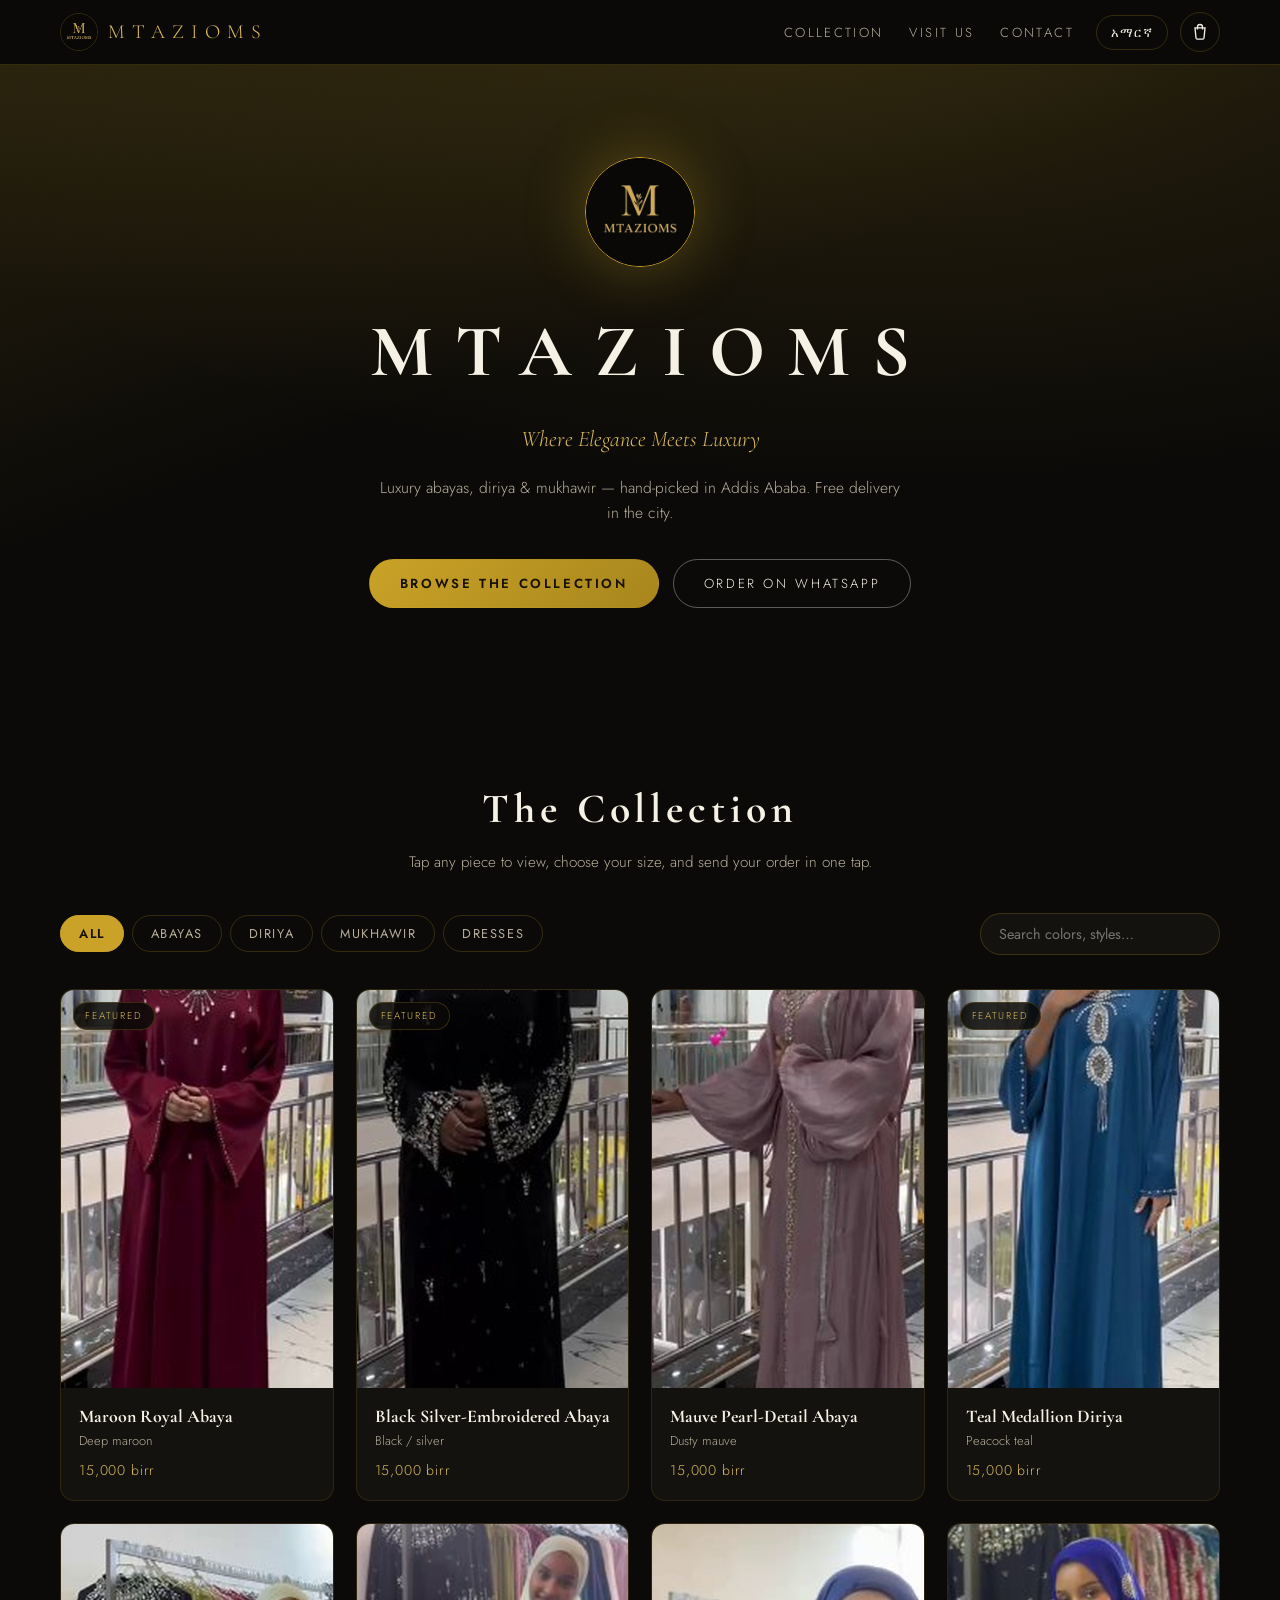
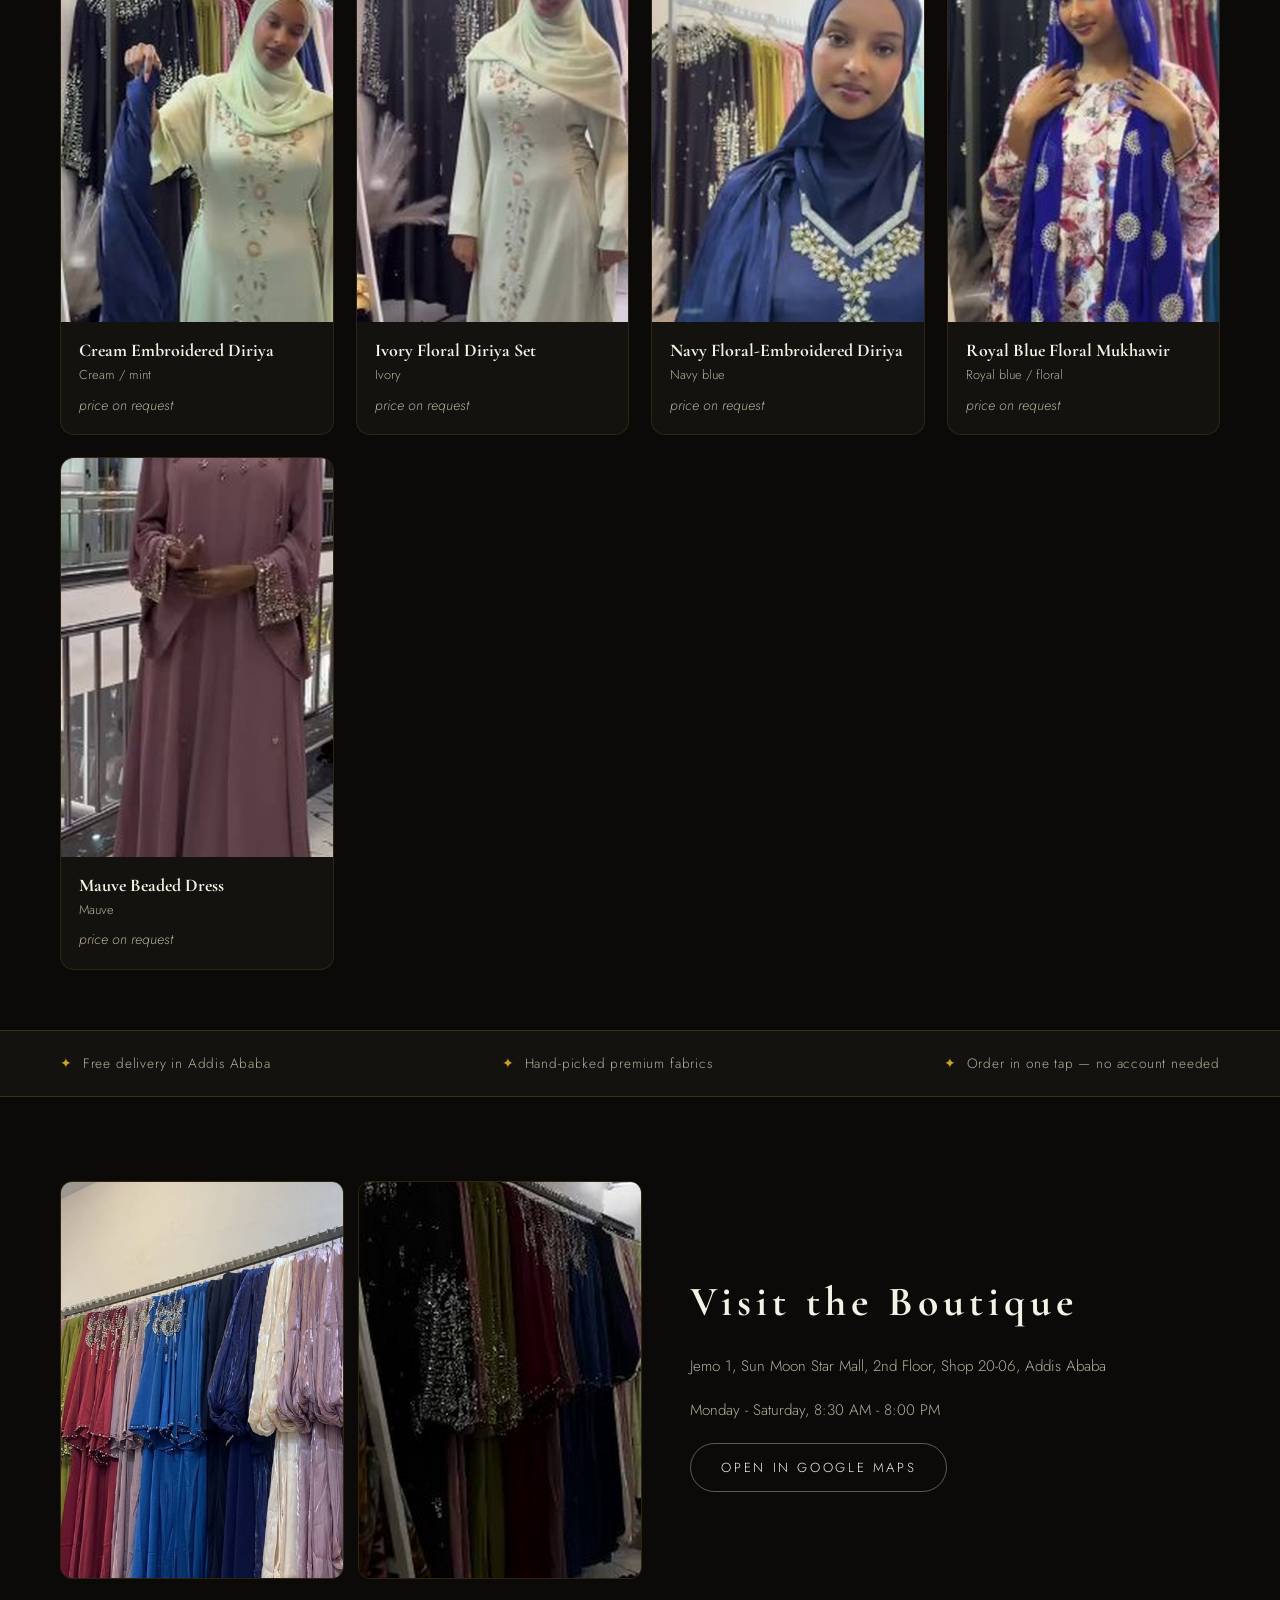
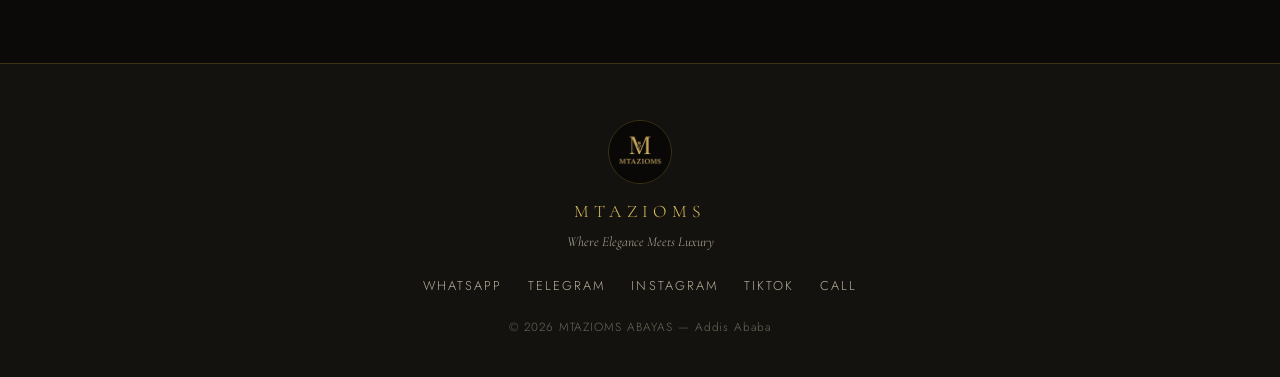
==== index.html @ db23b422 "MTAZIOMS ABAYAS catalog: bilingual products, cart-to-WhatsApp, admin tool" ====
<!DOCTYPE html>
<html lang="en">
<head>
<meta charset="UTF-8">
<meta name="viewport" content="width=device-width, initial-scale=1.0">
<title>MTAZIOMS | Luxury Abayas &amp; Diriya — Addis Ababa</title>
<meta name="description" content="MTAZIOMS — luxury abayas, diriya, mukhawir and dresses in Addis Ababa. Browse the collection, send your order on WhatsApp or Telegram. Free delivery in Addis. Jemo 1, Sun Moon Star Mall.">
<meta property="og:title" content="MTAZIOMS | Where Elegance Meets Luxury">
<meta property="og:description" content="Luxury abayas & diriya in Addis Ababa. Browse the collection and order by WhatsApp or Telegram. Free delivery in Addis.">
<meta property="og:image" content="assets/img/og-image.jpg">
<meta property="og:type" content="website">
<link rel="icon" type="image/png" href="assets/img/favicon.png">
<link rel="preconnect" href="https://fonts.googleapis.com">
<link rel="preconnect" href="https://fonts.gstatic.com" crossorigin>
<link href="https://fonts.googleapis.com/css2?family=Cormorant+Garamond:ital,wght@0,500;0,600;0,700;1,500&family=Jost:wght@300;400;500;600&family=Noto+Sans+Ethiopic:wght@400;500;600&display=swap" rel="stylesheet">
<link rel="stylesheet" href="assets/css/style.css">
</head>
<body>

<header class="topbar">
  <div class="wrap topbar-in">
    <a class="brand" href="#top">
      <img src="assets/img/logo.jpg" alt="MTAZIOMS logo" class="brand-logo">
      <span class="brand-name">MTAZIOMS</span>
    </a>
    <nav class="topnav">
      <a href="#collection" data-i18n="nav_collection">Collection</a>
      <a href="#visit" data-i18n="nav_visit">Visit Us</a>
      <a href="#contact" data-i18n="nav_contact">Contact</a>
    </nav>
    <div class="topbar-actions">
      <button id="langToggle" class="lang-toggle" aria-label="Switch language">አማርኛ</button>
      <button id="cartBtn" class="cart-btn" aria-label="Open order list">
        <svg width="20" height="20" viewBox="0 0 24 24" fill="none" stroke="currentColor" stroke-width="1.6"><path d="M6 7h12l-1.2 12.2a1.5 1.5 0 0 1-1.5 1.3H8.7a1.5 1.5 0 0 1-1.5-1.3L6 7z"/><path d="M9 9V6a3 3 0 0 1 6 0v3"/></svg>
        <span id="cartCount" class="cart-count" hidden>0</span>
      </button>
    </div>
  </div>
</header>

<section id="top" class="hero">
  <div class="hero-bg" role="presentation"></div>
  <div class="wrap hero-in">
    <img src="assets/img/logo.jpg" alt="" class="hero-logo">
    <h1 class="hero-name">MTAZIOMS</h1>
    <p class="hero-tag" data-i18n="hero_tag">Where Elegance Meets Luxury</p>
    <p class="hero-sub" data-i18n="hero_sub">Luxury abayas, diriya &amp; mukhawir — hand-picked in Addis Ababa. Free delivery in the city.</p>
    <div class="hero-cta">
      <a class="btn btn-gold" href="#collection" data-i18n="hero_browse">Browse the Collection</a>
      <a class="btn btn-ghost" id="heroWhatsApp" href="#" target="_blank" rel="noopener" data-i18n="hero_order">Order on WhatsApp</a>
    </div>
  </div>
</section>

<section id="collection" class="collection">
  <div class="wrap">
    <div class="sec-head">
      <h2 class="sec-title" data-i18n="collection_title">The Collection</h2>
      <p class="sec-sub" data-i18n="collection_sub">Tap any piece to view, choose your size, and send your order in one tap.</p>
    </div>
    <div class="filters">
      <div id="catFilters" class="cat-filters"></div>
      <input id="searchBox" class="search-box" type="search" data-i18n-ph="search_ph" placeholder="Search colors, styles…">
    </div>
    <div id="grid" class="grid"></div>
    <p id="emptyMsg" class="empty" hidden data-i18n="empty">Nothing matches that search — try another color or style.</p>
  </div>
</section>

<section class="strip">
  <div class="wrap strip-in">
    <div class="strip-item"><span class="strip-icon">✦</span><span data-i18n="strip_delivery">Free delivery in Addis Ababa</span></div>
    <div class="strip-item"><span class="strip-icon">✦</span><span data-i18n="strip_premium">Hand-picked premium fabrics</span></div>
    <div class="strip-item"><span class="strip-icon">✦</span><span data-i18n="strip_order">Order in one tap — no account needed</span></div>
  </div>
</section>

<section id="visit" class="visit">
  <div class="wrap visit-in">
    <div class="visit-photos">
      <img src="assets/img/store-collection.jpg" alt="Inside the MTAZIOMS store" loading="lazy">
      <img src="assets/img/store-rack.jpg" alt="The collection rack" loading="lazy">
    </div>
    <div class="visit-info">
      <h2 class="sec-title" data-i18n="visit_title">Visit the Boutique</h2>
      <p class="visit-line" id="visitAddress"></p>
      <p class="visit-line" id="visitHours"></p>
      <a class="btn btn-ghost" id="mapsLink" href="#" target="_blank" rel="noopener" data-i18n="visit_maps">Open in Google Maps</a>
    </div>
  </div>
</section>

<footer id="contact" class="footer">
  <div class="wrap footer-in">
    <img src="assets/img/logo.jpg" alt="" class="footer-logo">
    <p class="footer-name">MTAZIOMS</p>
    <p class="footer-tag" data-i18n="footer_tag">Where Elegance Meets Luxury</p>
    <div class="footer-links">
      <a id="fWhatsApp" href="#" target="_blank" rel="noopener">WhatsApp</a>
      <a id="fTelegram" href="#" target="_blank" rel="noopener">Telegram</a>
      <a id="fInstagram" href="#" target="_blank" rel="noopener">Instagram</a>
      <a id="fTikTok" href="#" target="_blank" rel="noopener">TikTok</a>
      <a id="fPhone" href="#">Call</a>
    </div>
    <p class="footer-copy">© <span id="year"></span> MTAZIOMS ABAYAS — Addis Ababa</p>
  </div>
</footer>

<!-- Product modal -->
<div id="modal" class="modal" hidden>
  <div class="modal-backdrop" data-close></div>
  <div class="modal-card" role="dialog" aria-modal="true">
    <button class="modal-close" data-close aria-label="Close">✕</button>
    <div class="modal-media"><img id="mImg" src="" alt=""></div>
    <div class="modal-info">
      <p class="m-cat" id="mCat"></p>
      <h3 class="m-name" id="mName"></h3>
      <p class="m-color" id="mColor"></p>
      <p class="m-desc" id="mDesc"></p>
      <p class="m-price" id="mPrice"></p>
      <div class="m-sizes" id="mSizes"></div>
      <div class="m-actions">
        <button id="mAdd" class="btn btn-gold" data-i18n="m_add">Add to Order</button>
        <a id="mDirect" class="btn btn-ghost" href="#" target="_blank" rel="noopener" data-i18n="m_direct">Ask about this piece</a>
      </div>
      <p class="m-note" data-i18n="m_note">Confirming stock takes one message — we reply fast.</p>
    </div>
  </div>
</div>

<!-- Cart drawer -->
<div id="cart" class="cart" hidden>
  <div class="cart-backdrop" data-closecart></div>
  <div class="cart-panel">
    <div class="cart-head">
      <h3 data-i18n="cart_title">Your Order</h3>
      <button class="modal-close" data-closecart aria-label="Close">✕</button>
    </div>
    <div id="cartItems" class="cart-items"></div>
    <p id="cartEmpty" class="cart-empty" data-i18n="cart_empty">Your order list is empty. Tap a piece you love and add it.</p>
    <div class="cart-foot">
      <input id="cartName" class="cart-input" data-i18n-ph="cart_name_ph" placeholder="Your name">
      <input id="cartNote" class="cart-input" data-i18n-ph="cart_note_ph" placeholder="Delivery area / notes">
      <a id="cartSendWA" class="btn btn-gold" href="#" target="_blank" rel="noopener" data-i18n="cart_send_wa">Send Order on WhatsApp</a>
      <a id="cartSendTG" class="btn btn-ghost" href="#" target="_blank" rel="noopener" data-i18n="cart_send_tg">Send on Telegram</a>
    </div>
  </div>
</div>

<script src="assets/js/app.js"></script>
</body>
</html>
---- assets/css/style.css ----
/* MTAZIOMS — luxury modest fashion. Black / ivory / gold system. */
:root {
  --black: #0b0a08;
  --black-2: #14120e;
  --panel: #1c1913;
  --gold: #c9a227;
  --gold-soft: #d9bc5e;
  --ivory: #f6f1e5;
  --ivory-dim: #b7ae9c;
  --line: rgba(201,162,39,.22);
  --serif: 'Cormorant Garamond', 'Times New Roman', serif;
  --sans: 'Jost', 'Segoe UI', sans-serif;
  --eth: 'Noto Sans Ethiopic', 'Jost', sans-serif;
}
* { margin: 0; padding: 0; box-sizing: border-box; }
[hidden] { display: none !important; }
html { scroll-behavior: smooth; }
body { background: var(--black); color: var(--ivory); font-family: var(--sans); font-weight: 300; line-height: 1.6; -webkit-font-smoothing: antialiased; }
img { display: block; max-width: 100%; }
a { color: inherit; text-decoration: none; }
.wrap { width: min(1160px, 92%); margin: 0 auto; }
html[lang="am"] body { font-family: var(--eth); }

/* ---------- top bar ---------- */
.topbar { position: sticky; top: 0; z-index: 50; background: rgba(11,10,8,.92); backdrop-filter: blur(10px); border-bottom: 1px solid var(--line); }
.topbar-in { display: flex; align-items: center; gap: 22px; padding: 12px 0; }
.brand { display: flex; align-items: center; gap: 10px; }
.brand-logo { width: 38px; height: 38px; border-radius: 50%; border: 1px solid var(--line); }
.brand-name { font-family: var(--serif); font-size: 1.25rem; letter-spacing: .35em; color: var(--gold-soft); }
.topnav { display: flex; gap: 26px; margin-left: auto; font-size: .82rem; letter-spacing: .18em; text-transform: uppercase; color: var(--ivory-dim); }
.topnav a:hover { color: var(--gold-soft); }
.topbar-actions { display: flex; align-items: center; gap: 12px; }
.lang-toggle { background: none; border: 1px solid var(--line); color: var(--ivory); padding: 7px 14px; border-radius: 999px; font-family: inherit; font-size: .8rem; cursor: pointer; letter-spacing: .08em; }
.lang-toggle:hover { border-color: var(--gold); color: var(--gold-soft); }
.cart-btn { position: relative; background: none; border: 1px solid var(--line); color: var(--ivory); width: 40px; height: 40px; border-radius: 50%; cursor: pointer; display: grid; place-items: center; }
.cart-btn:hover { border-color: var(--gold); color: var(--gold-soft); }
.cart-count { position: absolute; top: -5px; right: -5px; background: var(--gold); color: #171204; font-size: .68rem; font-weight: 600; min-width: 18px; height: 18px; border-radius: 999px; display: grid; place-items: center; padding: 0 4px; }

/* ---------- hero ---------- */
.hero { position: relative; overflow: hidden; }
.hero-bg { position: absolute; inset: 0; background: linear-gradient(160deg, rgba(201,162,39,.14), rgba(11,10,8,0) 45%), radial-gradient(1100px 480px at 70% -10%, rgba(201,162,39,.16), transparent); }
.hero-in { position: relative; text-align: center; padding: 92px 0 84px; }
.hero-logo { width: 110px; height: 110px; border-radius: 50%; margin: 0 auto 26px; border: 1px solid var(--gold); box-shadow: 0 0 60px rgba(201,162,39,.35); }
.hero-name { font-family: var(--serif); font-size: clamp(2.6rem, 7vw, 4.6rem); letter-spacing: .3em; text-indent: .3em; color: var(--ivory); }
.hero-tag { font-family: var(--serif); font-style: italic; font-size: clamp(1.05rem, 2.4vw, 1.4rem); color: var(--gold-soft); margin-top: 10px; }
.hero-sub { max-width: 520px; margin: 18px auto 0; color: var(--ivory-dim); font-size: .98rem; }
.hero-cta { display: flex; gap: 14px; justify-content: center; margin-top: 34px; flex-wrap: wrap; }

/* ---------- buttons ---------- */
.btn { display: inline-block; padding: 13px 30px; border-radius: 999px; font-size: .82rem; letter-spacing: .2em; text-transform: uppercase; cursor: pointer; border: 1px solid transparent; transition: all .25s ease; font-family: inherit; }
.btn-gold { background: linear-gradient(135deg, var(--gold), #a8861d); color: #171204; font-weight: 600; }
.btn-gold:hover { filter: brightness(1.1); transform: translateY(-1px); }
.btn-ghost { border-color: rgba(246,241,229,.35); color: var(--ivory); }
.btn-ghost:hover { border-color: var(--gold); color: var(--gold-soft); }

/* ---------- sections ---------- */
.sec-head { text-align: center; margin-bottom: 38px; }
.sec-title { font-family: var(--serif); font-size: clamp(1.8rem, 4vw, 2.6rem); letter-spacing: .12em; color: var(--ivory); }
.sec-sub { color: var(--ivory-dim); margin-top: 8px; font-size: .95rem; }
.collection { padding: 84px 0 60px; }

/* ---------- filters ---------- */
.filters { display: flex; gap: 16px; align-items: center; justify-content: space-between; flex-wrap: wrap; margin-bottom: 34px; }
.cat-filters { display: flex; gap: 8px; flex-wrap: wrap; }
.cat-btn { background: none; border: 1px solid var(--line); color: var(--ivory-dim); padding: 8px 18px; border-radius: 999px; font-family: inherit; font-size: .8rem; letter-spacing: .12em; text-transform: uppercase; cursor: pointer; }
.cat-btn.active { background: var(--gold); border-color: var(--gold); color: #171204; font-weight: 600; }
.search-box { background: var(--black-2); border: 1px solid var(--line); color: var(--ivory); padding: 10px 18px; border-radius: 999px; font-family: inherit; font-size: .9rem; min-width: 240px; outline: none; }
.search-box:focus { border-color: var(--gold); }

/* ---------- grid ---------- */
.grid { display: grid; grid-template-columns: repeat(auto-fill, minmax(240px, 1fr)); gap: 22px; }
.card { background: var(--black-2); border: 1px solid rgba(201,162,39,.14); border-radius: 14px; overflow: hidden; cursor: pointer; transition: transform .3s ease, border-color .3s ease; }
.card:hover { transform: translateY(-4px); border-color: var(--gold); }
.card-media { position: relative; aspect-ratio: 3/4.4; overflow: hidden; }
.card-media img { width: 100%; height: 100%; object-fit: cover; transition: transform .6s ease; }
.card:hover .card-media img { transform: scale(1.05); }
.card-badge { position: absolute; top: 12px; left: 12px; background: rgba(11,10,8,.85); color: var(--gold-soft); font-size: .62rem; letter-spacing: .2em; text-transform: uppercase; padding: 5px 11px; border-radius: 999px; border: 1px solid var(--line); }
.card-body { padding: 16px 18px 18px; }
.card-name { font-family: var(--serif); font-size: 1.12rem; color: var(--ivory); line-height: 1.35; }
.card-color { color: var(--ivory-dim); font-size: .8rem; margin-top: 3px; }
.card-price { color: var(--gold-soft); font-size: .88rem; margin-top: 8px; letter-spacing: .06em; }
.card-price.inq { color: var(--ivory-dim); font-style: italic; letter-spacing: 0; text-transform: lowercase; }
.empty { text-align: center; color: var(--ivory-dim); padding: 46px 0; font-style: italic; }

/* ---------- strip ---------- */
.strip { border-top: 1px solid var(--line); border-bottom: 1px solid var(--line); background: var(--black-2); }
.strip-in { display: flex; justify-content: space-between; gap: 18px; padding: 22px 0; flex-wrap: wrap; }
.strip-item { display: flex; align-items: center; gap: 10px; color: var(--ivory-dim); font-size: .85rem; letter-spacing: .06em; }
.strip-icon { color: var(--gold); }

/* ---------- visit ---------- */
.visit { padding: 84px 0; }
.visit-in { display: grid; grid-template-columns: 1.1fr 1fr; gap: 48px; align-items: center; }
.visit-photos { display: grid; grid-template-columns: 1fr 1fr; gap: 14px; }
.visit-photos img { border-radius: 12px; border: 1px solid rgba(201,162,39,.18); aspect-ratio: 3/4.2; object-fit: cover; width: 100%; }
.visit-line { color: var(--ivory-dim); margin: 10px 0 20px; font-size: .95rem; }
.visit-line:first-of-type { margin-top: 18px; }

/* ---------- footer ---------- */
.footer { border-top: 1px solid var(--line); background: var(--black-2); padding: 56px 0 40px; text-align: center; }
.footer-logo { width: 64px; height: 64px; border-radius: 50%; margin: 0 auto 14px; border: 1px solid var(--line); }
.footer-name { font-family: var(--serif); letter-spacing: .3em; color: var(--gold-soft); font-size: 1.1rem; }
.footer-tag { color: var(--ivory-dim); font-size: .85rem; margin-top: 4px; font-style: italic; font-family: var(--serif); }
.footer-links { display: flex; justify-content: center; gap: 26px; margin: 24px 0 18px; flex-wrap: wrap; }
.footer-links a { font-size: .8rem; letter-spacing: .16em; text-transform: uppercase; color: var(--ivory-dim); border-bottom: 1px solid transparent; padding-bottom: 2px; }
.footer-links a:hover { color: var(--gold-soft); border-color: var(--gold); }
.footer-copy { color: rgba(183,174,156,.55); font-size: .74rem; letter-spacing: .08em; }

/* ---------- modal ---------- */
.modal { position: fixed; inset: 0; z-index: 90; display: grid; place-items: center; }
.modal-backdrop { position: absolute; inset: 0; background: rgba(5,4,3,.8); backdrop-filter: blur(4px); }
.modal-card { position: relative; background: var(--panel); border: 1px solid var(--line); border-radius: 16px; width: min(880px, 94vw); max-height: 90vh; overflow: auto; display: grid; grid-template-columns: 1fr 1fr; }
.modal-close { position: absolute; top: 12px; right: 14px; z-index: 2; background: rgba(11,10,8,.7); border: 1px solid var(--line); color: var(--ivory); width: 34px; height: 34px; border-radius: 50%; cursor: pointer; font-size: .9rem; }
.modal-close:hover { border-color: var(--gold); color: var(--gold-soft); }
.modal-media img { width: 100%; height: 100%; object-fit: cover; min-height: 420px; }
.modal-info { padding: 38px 34px; }
.m-cat { color: var(--gold-soft); font-size: .7rem; letter-spacing: .26em; text-transform: uppercase; }
.m-name { font-family: var(--serif); font-size: 1.7rem; line-height: 1.25; margin: 10px 0 6px; }
.m-color { color: var(--ivory-dim); font-size: .85rem; }
.m-desc { color: var(--ivory-dim); margin-top: 14px; font-size: .93rem; }
.m-price { color: var(--gold-soft); font-family: var(--serif); font-size: 1.3rem; margin-top: 16px; }
.m-price.inq { font-size: .95rem; font-style: italic; color: var(--ivory-dim); font-family: var(--sans); }
.m-sizes { display: flex; gap: 8px; flex-wrap: wrap; margin-top: 16px; }
.size-btn { background: none; border: 1px solid var(--line); color: var(--ivory); padding: 8px 16px; border-radius: 999px; font-family: inherit; font-size: .82rem; cursor: pointer; }
.size-btn.active { background: var(--ivory); color: #171204; border-color: var(--ivory); font-weight: 600; }
.m-actions { display: flex; gap: 10px; margin-top: 22px; flex-wrap: wrap; }
.m-note { color: rgba(183,174,156,.6); font-size: .76rem; margin-top: 14px; font-style: italic; }

/* ---------- cart ---------- */
.cart { position: fixed; inset: 0; z-index: 95; }
.cart-backdrop { position: absolute; inset: 0; background: rgba(5,4,3,.75); backdrop-filter: blur(3px); }
.cart-panel { position: absolute; top: 0; right: 0; height: 100%; width: min(400px, 94vw); background: var(--panel); border-left: 1px solid var(--line); display: flex; flex-direction: column; padding: 24px; overflow-y: auto; }
.cart-head { display: flex; justify-content: space-between; align-items: center; margin-bottom: 16px; }
.cart-head h3 { font-family: var(--serif); font-size: 1.4rem; letter-spacing: .08em; }
.cart-items { flex: 1; }
.cart-item { display: grid; grid-template-columns: 56px 1fr auto; gap: 12px; align-items: center; padding: 12px 0; border-bottom: 1px solid rgba(201,162,39,.12); }
.cart-item img { width: 56px; height: 72px; object-fit: cover; border-radius: 8px; }
.ci-name { font-size: .88rem; color: var(--ivory); line-height: 1.3; }
.ci-meta { color: var(--ivory-dim); font-size: .74rem; margin-top: 2px; }
.ci-rm { background: none; border: none; color: var(--ivory-dim); cursor: pointer; font-size: 1rem; }
.ci-rm:hover { color: #e06c5a; }
.cart-empty { color: var(--ivory-dim); font-style: italic; text-align: center; padding: 40px 0; }
.cart-foot { display: flex; flex-direction: column; gap: 10px; margin-top: 18px; }
.cart-input { background: var(--black-2); border: 1px solid var(--line); color: var(--ivory); padding: 12px 16px; border-radius: 10px; font-family: inherit; font-size: .9rem; outline: none; }
.cart-input:focus { border-color: var(--gold); }

/* ---------- responsive ---------- */
@media (max-width: 880px) {
  .topnav { display: none; }
  .visit-in { grid-template-columns: 1fr; gap: 30px; }
  .modal-card { grid-template-columns: 1fr; width: min(440px, 94vw); }
  .modal-media img { min-height: 300px; max-height: 46vh; }
  .filters { flex-direction: column; align-items: stretch; }
  .search-box { width: 100%; }
  .grid { grid-template-columns: repeat(auto-fill, minmax(160px, 1fr)); gap: 14px; }
  .card-name { font-size: .98rem; }
  .strip-in { flex-direction: column; gap: 12px; }
}
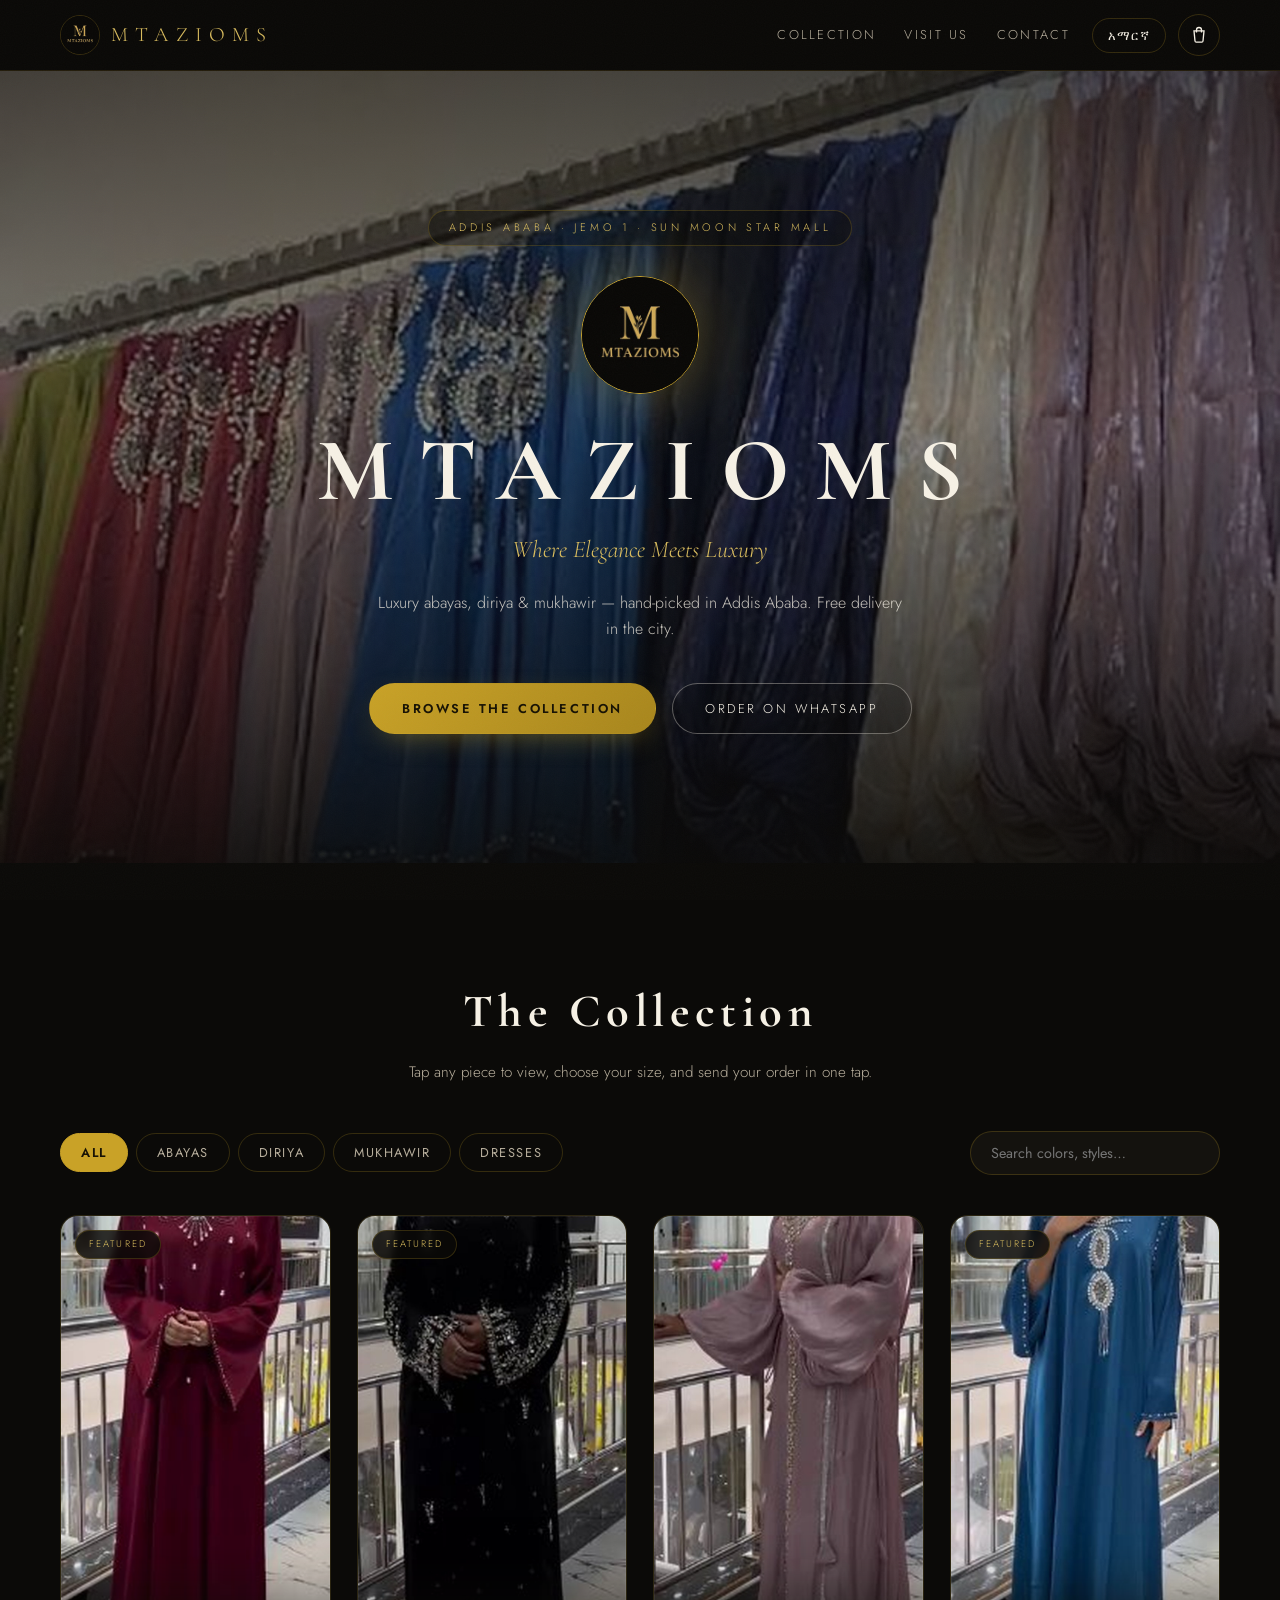
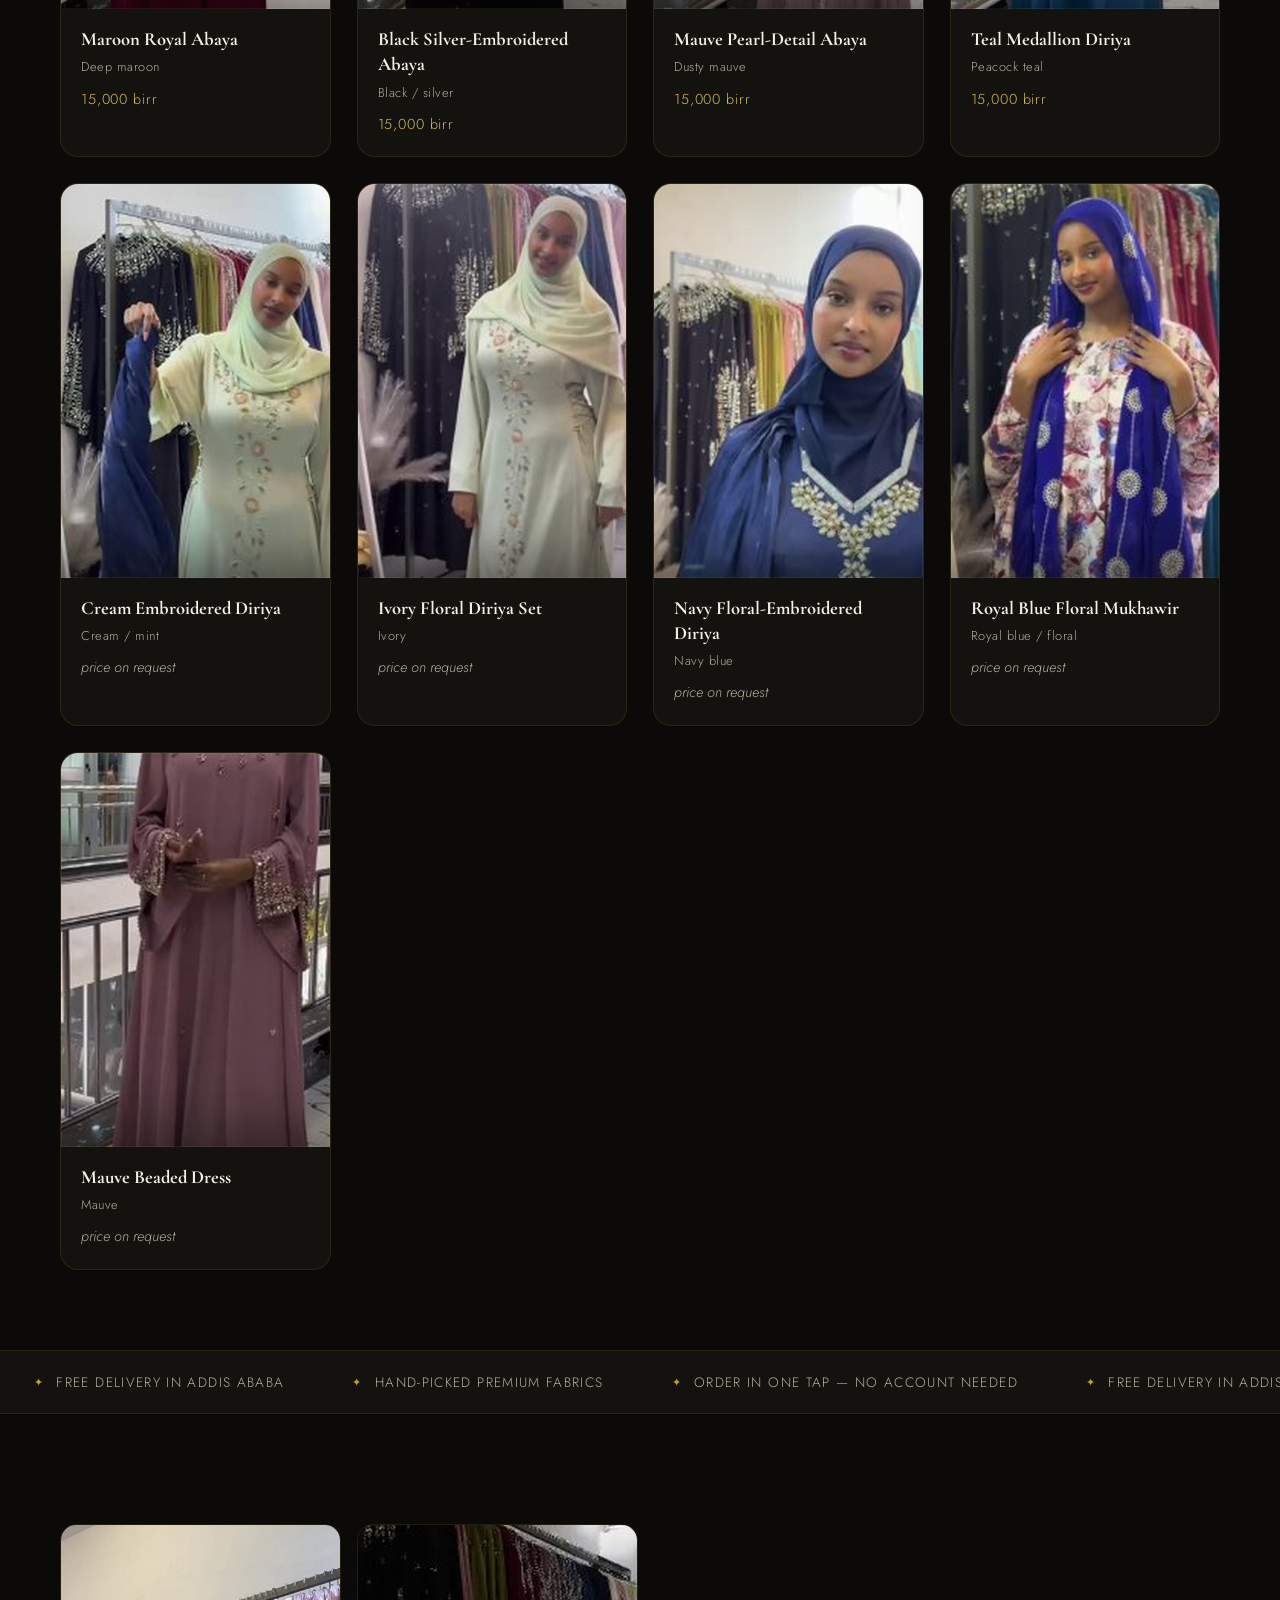
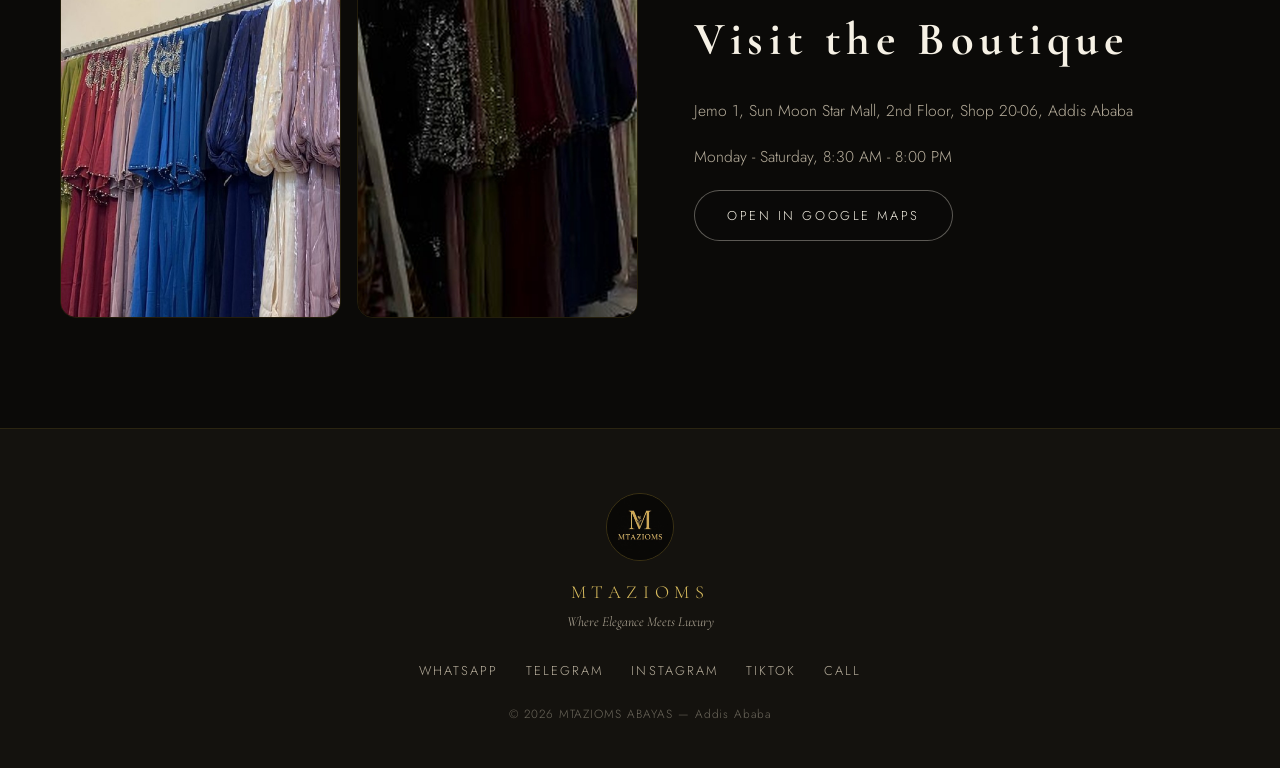
==== commit ca1990b8: "Elevated luxury pass: photographic hero, grain, motion choreography, marquee" ====
--- a/index.html
+++ b/index.html
@@ -16,6 +16,8 @@
 <link rel="stylesheet" href="assets/css/style.css">
 </head>
 <body>
+
+<div class="grain" aria-hidden="true"></div>
 
 <header class="topbar">
   <div class="wrap topbar-in">
@@ -41,11 +43,12 @@
 <section id="top" class="hero">
   <div class="hero-bg" role="presentation"></div>
   <div class="wrap hero-in">
-    <img src="assets/img/logo.jpg" alt="" class="hero-logo">
-    <h1 class="hero-name">MTAZIOMS</h1>
-    <p class="hero-tag" data-i18n="hero_tag">Where Elegance Meets Luxury</p>
-    <p class="hero-sub" data-i18n="hero_sub">Luxury abayas, diriya &amp; mukhawir — hand-picked in Addis Ababa. Free delivery in the city.</p>
-    <div class="hero-cta">
+    <span class="hero-eyebrow hero-rise" data-i18n="hero_eyebrow">Addis Ababa · Jemo 1</span>
+    <img src="assets/img/logo.jpg" alt="" class="hero-logo hero-rise d1">
+    <h1 class="hero-name hero-rise d2">MTAZIOMS</h1>
+    <p class="hero-tag hero-rise d3" data-i18n="hero_tag">Where Elegance Meets Luxury</p>
+    <p class="hero-sub hero-rise d3" data-i18n="hero_sub">Luxury abayas, diriya &amp; mukhawir — hand-picked in Addis Ababa. Free delivery in the city.</p>
+    <div class="hero-cta hero-rise d4">
       <a class="btn btn-gold" href="#collection" data-i18n="hero_browse">Browse the Collection</a>
       <a class="btn btn-ghost" id="heroWhatsApp" href="#" target="_blank" rel="noopener" data-i18n="hero_order">Order on WhatsApp</a>
     </div>
@@ -54,7 +57,7 @@
 
 <section id="collection" class="collection">
   <div class="wrap">
-    <div class="sec-head">
+    <div class="sec-head reveal">
       <h2 class="sec-title" data-i18n="collection_title">The Collection</h2>
       <p class="sec-sub" data-i18n="collection_sub">Tap any piece to view, choose your size, and send your order in one tap.</p>
     </div>
@@ -68,7 +71,7 @@
 </section>
 
 <section class="strip">
-  <div class="wrap strip-in">
+  <div class="wrap strip-in" id="stripTrack">
     <div class="strip-item"><span class="strip-icon">✦</span><span data-i18n="strip_delivery">Free delivery in Addis Ababa</span></div>
     <div class="strip-item"><span class="strip-icon">✦</span><span data-i18n="strip_premium">Hand-picked premium fabrics</span></div>
     <div class="strip-item"><span class="strip-icon">✦</span><span data-i18n="strip_order">Order in one tap — no account needed</span></div>
@@ -77,11 +80,11 @@
 
 <section id="visit" class="visit">
   <div class="wrap visit-in">
-    <div class="visit-photos">
+    <div class="visit-photos reveal">
       <img src="assets/img/store-collection.jpg" alt="Inside the MTAZIOMS store" loading="lazy">
       <img src="assets/img/store-rack.jpg" alt="The collection rack" loading="lazy">
     </div>
-    <div class="visit-info">
+    <div class="visit-info reveal">
       <h2 class="sec-title" data-i18n="visit_title">Visit the Boutique</h2>
       <p class="visit-line" id="visitAddress"></p>
       <p class="visit-line" id="visitHours"></p>
--- a/assets/css/style.css
+++ b/assets/css/style.css
@@ -1,4 +1,5 @@
-/* MTAZIOMS — luxury modest fashion. Black / ivory / gold system. */
+/* MTAZIOMS — luxury modest fashion. Black / ivory / gold system.
+   Elevated pass: photographic hero, film grain, cinematic motion choreography. */
 :root {
   --black: #0b0a08;
   --black-2: #14120e;
@@ -8,151 +9,255 @@
   --ivory: #f6f1e5;
   --ivory-dim: #b7ae9c;
   --line: rgba(201,162,39,.22);
+  --line-soft: rgba(201,162,39,.13);
   --serif: 'Cormorant Garamond', 'Times New Roman', serif;
   --sans: 'Jost', 'Segoe UI', sans-serif;
   --eth: 'Noto Sans Ethiopic', 'Jost', sans-serif;
+  --ease: cubic-bezier(.32,.72,0,1);
+  --ease-out: cubic-bezier(.16,1,.3,1);
 }
 * { margin: 0; padding: 0; box-sizing: border-box; }
 [hidden] { display: none !important; }
 html { scroll-behavior: smooth; }
-body { background: var(--black); color: var(--ivory); font-family: var(--sans); font-weight: 300; line-height: 1.6; -webkit-font-smoothing: antialiased; }
+body {
+  background: var(--black); color: var(--ivory);
+  font-family: var(--sans); font-weight: 300; line-height: 1.65;
+  -webkit-font-smoothing: antialiased; overflow-x: hidden;
+}
 img { display: block; max-width: 100%; }
 a { color: inherit; text-decoration: none; }
+::selection { background: rgba(201,162,39,.35); color: var(--ivory); }
 .wrap { width: min(1160px, 92%); margin: 0 auto; }
 html[lang="am"] body { font-family: var(--eth); }
 
+/* film grain — fixed overlay, never on scrolling content */
+.grain {
+  position: fixed; inset: 0; z-index: 80; pointer-events: none; opacity: .05;
+  background-image: url("data:image/svg+xml,%3Csvg xmlns='http://www.w3.org/2000/svg' width='160' height='160'%3E%3Cfilter id='n'%3E%3CfeTurbulence type='fractalNoise' baseFrequency='0.9' numOctaves='2'/%3E%3C/filter%3E%3Crect width='160' height='160' filter='url(%23n)' opacity='0.5'/%3E%3C/svg%3E");
+}
+
+/* scroll reveal system (IntersectionObserver adds .in) */
+.reveal { opacity: 0; transform: translateY(34px); filter: blur(6px); transition: opacity .9s var(--ease-out), transform .9s var(--ease-out), filter .9s var(--ease-out); }
+.reveal.in { opacity: 1; transform: translateY(0); filter: blur(0); }
+
 /* ---------- top bar ---------- */
-.topbar { position: sticky; top: 0; z-index: 50; background: rgba(11,10,8,.92); backdrop-filter: blur(10px); border-bottom: 1px solid var(--line); }
-.topbar-in { display: flex; align-items: center; gap: 22px; padding: 12px 0; }
-.brand { display: flex; align-items: center; gap: 10px; }
-.brand-logo { width: 38px; height: 38px; border-radius: 50%; border: 1px solid var(--line); }
-.brand-name { font-family: var(--serif); font-size: 1.25rem; letter-spacing: .35em; color: var(--gold-soft); }
-.topnav { display: flex; gap: 26px; margin-left: auto; font-size: .82rem; letter-spacing: .18em; text-transform: uppercase; color: var(--ivory-dim); }
+.topbar { position: sticky; top: 0; z-index: 60; background: rgba(11,10,8,.78); backdrop-filter: blur(14px); border-bottom: 1px solid var(--line-soft); }
+.topbar-in { display: flex; align-items: center; gap: 22px; padding: 14px 0; }
+.brand { display: flex; align-items: center; gap: 11px; }
+.brand-logo { width: 40px; height: 40px; border-radius: 50%; border: 1px solid var(--line); transition: transform .6s var(--ease-out); }
+.brand:hover .brand-logo { transform: rotate(8deg); }
+.brand-name { font-family: var(--serif); font-size: 1.28rem; letter-spacing: .35em; color: var(--gold-soft); }
+.topnav { display: flex; gap: 28px; margin-left: auto; font-size: .8rem; letter-spacing: .18em; text-transform: uppercase; color: var(--ivory-dim); }
+.topnav a { position: relative; padding: 4px 0; transition: color .3s var(--ease); }
+.topnav a::after { content: ""; position: absolute; left: 0; bottom: 0; width: 100%; height: 1px; background: var(--gold); transform: scaleX(0); transform-origin: right; transition: transform .45s var(--ease); }
 .topnav a:hover { color: var(--gold-soft); }
+.topnav a:hover::after { transform: scaleX(1); transform-origin: left; }
 .topbar-actions { display: flex; align-items: center; gap: 12px; }
-.lang-toggle { background: none; border: 1px solid var(--line); color: var(--ivory); padding: 7px 14px; border-radius: 999px; font-family: inherit; font-size: .8rem; cursor: pointer; letter-spacing: .08em; }
-.lang-toggle:hover { border-color: var(--gold); color: var(--gold-soft); }
-.cart-btn { position: relative; background: none; border: 1px solid var(--line); color: var(--ivory); width: 40px; height: 40px; border-radius: 50%; cursor: pointer; display: grid; place-items: center; }
-.cart-btn:hover { border-color: var(--gold); color: var(--gold-soft); }
+.lang-toggle { background: none; border: 1px solid var(--line); color: var(--ivory); padding: 7px 15px; border-radius: 999px; font-family: inherit; font-size: .8rem; cursor: pointer; letter-spacing: .08em; transition: border-color .3s, color .3s, transform .3s var(--ease); }
+.lang-toggle:hover { border-color: var(--gold); color: var(--gold-soft); transform: translateY(-1px); }
+.cart-btn { position: relative; background: none; border: 1px solid var(--line); color: var(--ivory); width: 42px; height: 42px; border-radius: 50%; cursor: pointer; display: grid; place-items: center; transition: border-color .3s, color .3s, transform .3s var(--ease); }
+.cart-btn:hover { border-color: var(--gold); color: var(--gold-soft); transform: translateY(-1px); }
+.cart-btn:active { transform: scale(.95); }
 .cart-count { position: absolute; top: -5px; right: -5px; background: var(--gold); color: #171204; font-size: .68rem; font-weight: 600; min-width: 18px; height: 18px; border-radius: 999px; display: grid; place-items: center; padding: 0 4px; }
 
-/* ---------- hero ---------- */
-.hero { position: relative; overflow: hidden; }
-.hero-bg { position: absolute; inset: 0; background: linear-gradient(160deg, rgba(201,162,39,.14), rgba(11,10,8,0) 45%), radial-gradient(1100px 480px at 70% -10%, rgba(201,162,39,.16), transparent); }
-.hero-in { position: relative; text-align: center; padding: 92px 0 84px; }
-.hero-logo { width: 110px; height: 110px; border-radius: 50%; margin: 0 auto 26px; border: 1px solid var(--gold); box-shadow: 0 0 60px rgba(201,162,39,.35); }
-.hero-name { font-family: var(--serif); font-size: clamp(2.6rem, 7vw, 4.6rem); letter-spacing: .3em; text-indent: .3em; color: var(--ivory); }
-.hero-tag { font-family: var(--serif); font-style: italic; font-size: clamp(1.05rem, 2.4vw, 1.4rem); color: var(--gold-soft); margin-top: 10px; }
-.hero-sub { max-width: 520px; margin: 18px auto 0; color: var(--ivory-dim); font-size: .98rem; }
-.hero-cta { display: flex; gap: 14px; justify-content: center; margin-top: 34px; flex-wrap: wrap; }
-
-/* ---------- buttons ---------- */
-.btn { display: inline-block; padding: 13px 30px; border-radius: 999px; font-size: .82rem; letter-spacing: .2em; text-transform: uppercase; cursor: pointer; border: 1px solid transparent; transition: all .25s ease; font-family: inherit; }
-.btn-gold { background: linear-gradient(135deg, var(--gold), #a8861d); color: #171204; font-weight: 600; }
-.btn-gold:hover { filter: brightness(1.1); transform: translateY(-1px); }
-.btn-ghost { border-color: rgba(246,241,229,.35); color: var(--ivory); }
-.btn-ghost:hover { border-color: var(--gold); color: var(--gold-soft); }
+/* ---------- hero (photographic, editorial) ---------- */
+.hero { position: relative; overflow: hidden; min-height: min(88vh, 860px); display: grid; align-items: center; }
+.hero-bg {
+  position: absolute; inset: 0;
+  background:
+    linear-gradient(180deg, rgba(11,10,8,.72) 0%, rgba(11,10,8,.45) 42%, rgba(11,10,8,.92) 100%),
+    url("../img/store-collection.jpg") center 38% / cover no-repeat;
+  animation: heroBreath 22s var(--ease-out) both;
+}
+@keyframes heroBreath { from { transform: scale(1.07); } to { transform: scale(1); } }
+.hero-in { position: relative; text-align: center; padding: 110px 0 100px; }
+.hero-eyebrow {
+  display: inline-block; font-size: .68rem; letter-spacing: .34em; text-transform: uppercase;
+  color: var(--gold-soft); border: 1px solid var(--line); border-radius: 999px;
+  padding: 8px 20px; margin-bottom: 30px; background: rgba(11,10,8,.4);
+}
+.hero-logo { width: 118px; height: 118px; border-radius: 50%; margin: 0 auto 30px; border: 1px solid var(--gold); box-shadow: 0 0 70px rgba(201,162,39,.4), inset 0 0 0 6px rgba(11,10,8,.55); }
+.hero-name {
+  font-family: var(--serif); font-size: clamp(2.8rem, 8vw, 5.6rem);
+  letter-spacing: .28em; text-indent: .28em; color: var(--ivory); line-height: 1.05;
+}
+.hero-tag { font-family: var(--serif); font-style: italic; font-size: clamp(1.1rem, 2.6vw, 1.5rem); color: var(--gold-soft); margin-top: 12px; }
+.hero-sub { max-width: 540px; margin: 20px auto 0; color: rgba(246,241,229,.78); font-size: 1rem; font-weight: 300; }
+.hero-cta { display: flex; gap: 16px; justify-content: center; margin-top: 40px; flex-wrap: wrap; }
+.hero-rise { opacity: 0; transform: translateY(30px); animation: rise 1.1s var(--ease-out) forwards; }
+.hero-rise.d1 { animation-delay: .12s; } .hero-rise.d2 { animation-delay: .26s; }
+.hero-rise.d3 { animation-delay: .4s; }  .hero-rise.d4 { animation-delay: .55s; }
+@keyframes rise { to { opacity: 1; transform: translateY(0); } }
+
+/* ---------- buttons (pill + press physics) ---------- */
+.btn {
+  display: inline-block; padding: 14px 32px; border-radius: 999px;
+  font-size: .8rem; letter-spacing: .2em; text-transform: uppercase; cursor: pointer;
+  border: 1px solid transparent; font-family: inherit;
+  transition: transform .45s var(--ease), box-shadow .45s var(--ease), border-color .3s, color .3s, filter .3s;
+  will-change: transform;
+}
+.btn:active { transform: scale(.97); }
+.btn-gold { background: linear-gradient(135deg, var(--gold), #a8861d); color: #171204; font-weight: 600; box-shadow: 0 10px 30px -12px rgba(201,162,39,.55); }
+.btn-gold:hover { filter: brightness(1.08); transform: translateY(-2px); box-shadow: 0 16px 38px -12px rgba(201,162,39,.65); }
+.btn-ghost { border-color: rgba(246,241,229,.35); color: var(--ivory); background: rgba(11,10,8,.25); }
+.btn-ghost:hover { border-color: var(--gold); color: var(--gold-soft); transform: translateY(-2px); }
 
 /* ---------- sections ---------- */
-.sec-head { text-align: center; margin-bottom: 38px; }
-.sec-title { font-family: var(--serif); font-size: clamp(1.8rem, 4vw, 2.6rem); letter-spacing: .12em; color: var(--ivory); }
-.sec-sub { color: var(--ivory-dim); margin-top: 8px; font-size: .95rem; }
-.collection { padding: 84px 0 60px; }
+.sec-head { text-align: center; margin-bottom: 46px; }
+.sec-title { font-family: var(--serif); font-size: clamp(1.9rem, 4.4vw, 2.9rem); letter-spacing: .12em; color: var(--ivory); }
+.sec-sub { color: var(--ivory-dim); margin-top: 10px; font-size: .95rem; }
+.collection { padding: 110px 0 80px; position: relative; }
 
 /* ---------- filters ---------- */
-.filters { display: flex; gap: 16px; align-items: center; justify-content: space-between; flex-wrap: wrap; margin-bottom: 34px; }
+.filters { display: flex; gap: 16px; align-items: center; justify-content: space-between; flex-wrap: wrap; margin-bottom: 40px; }
 .cat-filters { display: flex; gap: 8px; flex-wrap: wrap; }
-.cat-btn { background: none; border: 1px solid var(--line); color: var(--ivory-dim); padding: 8px 18px; border-radius: 999px; font-family: inherit; font-size: .8rem; letter-spacing: .12em; text-transform: uppercase; cursor: pointer; }
+.cat-btn { background: none; border: 1px solid var(--line); color: var(--ivory-dim); padding: 9px 20px; border-radius: 999px; font-family: inherit; font-size: .8rem; letter-spacing: .12em; text-transform: uppercase; cursor: pointer; transition: all .35s var(--ease); }
+.cat-btn:hover { border-color: var(--gold); color: var(--gold-soft); }
 .cat-btn.active { background: var(--gold); border-color: var(--gold); color: #171204; font-weight: 600; }
-.search-box { background: var(--black-2); border: 1px solid var(--line); color: var(--ivory); padding: 10px 18px; border-radius: 999px; font-family: inherit; font-size: .9rem; min-width: 240px; outline: none; }
-.search-box:focus { border-color: var(--gold); }
-
-/* ---------- grid ---------- */
-.grid { display: grid; grid-template-columns: repeat(auto-fill, minmax(240px, 1fr)); gap: 22px; }
-.card { background: var(--black-2); border: 1px solid rgba(201,162,39,.14); border-radius: 14px; overflow: hidden; cursor: pointer; transition: transform .3s ease, border-color .3s ease; }
-.card:hover { transform: translateY(-4px); border-color: var(--gold); }
+.search-box { background: var(--black-2); border: 1px solid var(--line); color: var(--ivory); padding: 11px 20px; border-radius: 999px; font-family: inherit; font-size: .9rem; min-width: 250px; outline: none; transition: border-color .3s, box-shadow .3s; }
+.search-box:focus { border-color: var(--gold); box-shadow: 0 0 0 3px rgba(201,162,39,.12); }
+
+/* ---------- grid & cards (double-bezel feel) ---------- */
+.grid { display: grid; grid-template-columns: repeat(auto-fill, minmax(250px, 1fr)); gap: 26px; }
+.card {
+  background: var(--black-2); border: 1px solid var(--line-soft); border-radius: 18px;
+  overflow: hidden; cursor: pointer; position: relative;
+  transition: transform .55s var(--ease-out), border-color .45s var(--ease), box-shadow .55s var(--ease-out);
+}
+.card:hover { transform: translateY(-6px); border-color: rgba(201,162,39,.55); box-shadow: 0 26px 50px -22px rgba(0,0,0,.75); }
 .card-media { position: relative; aspect-ratio: 3/4.4; overflow: hidden; }
-.card-media img { width: 100%; height: 100%; object-fit: cover; transition: transform .6s ease; }
-.card:hover .card-media img { transform: scale(1.05); }
-.card-badge { position: absolute; top: 12px; left: 12px; background: rgba(11,10,8,.85); color: var(--gold-soft); font-size: .62rem; letter-spacing: .2em; text-transform: uppercase; padding: 5px 11px; border-radius: 999px; border: 1px solid var(--line); }
-.card-body { padding: 16px 18px 18px; }
-.card-name { font-family: var(--serif); font-size: 1.12rem; color: var(--ivory); line-height: 1.35; }
-.card-color { color: var(--ivory-dim); font-size: .8rem; margin-top: 3px; }
-.card-price { color: var(--gold-soft); font-size: .88rem; margin-top: 8px; letter-spacing: .06em; }
+.card-media::after { content: ""; position: absolute; inset: 0; border-radius: 18px 18px 0 0; box-shadow: inset 0 0 0 1px rgba(246,241,229,.06), inset 0 -70px 60px -50px rgba(11,10,8,.5); pointer-events: none; }
+.card-media img { width: 100%; height: 100%; object-fit: cover; transition: transform 1.1s var(--ease-out), filter .6s var(--ease); }
+.card:hover .card-media img { transform: scale(1.06); filter: brightness(1.06); }
+.card-badge {
+  position: absolute; top: 14px; left: 14px; z-index: 2;
+  background: rgba(11,10,8,.82); color: var(--gold-soft);
+  font-size: .6rem; letter-spacing: .22em; text-transform: uppercase;
+  padding: 6px 13px; border-radius: 999px; border: 1px solid var(--line);
+  backdrop-filter: blur(4px);
+}
+.card-body { padding: 18px 20px 20px; position: relative; }
+.card-body::before { content: ""; position: absolute; top: 0; left: 20px; right: 20px; height: 1px; background: linear-gradient(90deg, transparent, rgba(201,162,39,.5), transparent); opacity: 0; transition: opacity .5s var(--ease); }
+.card:hover .card-body::before { opacity: 1; }
+.card-name { font-family: var(--serif); font-size: 1.16rem; color: var(--ivory); line-height: 1.35; }
+.card-color { color: var(--ivory-dim); font-size: .8rem; margin-top: 4px; letter-spacing: .04em; }
+.card-price { color: var(--gold-soft); font-size: .9rem; margin-top: 10px; letter-spacing: .06em; }
 .card-price.inq { color: var(--ivory-dim); font-style: italic; letter-spacing: 0; text-transform: lowercase; }
-.empty { text-align: center; color: var(--ivory-dim); padding: 46px 0; font-style: italic; }
-
-/* ---------- strip ---------- */
-.strip { border-top: 1px solid var(--line); border-bottom: 1px solid var(--line); background: var(--black-2); }
-.strip-in { display: flex; justify-content: space-between; gap: 18px; padding: 22px 0; flex-wrap: wrap; }
-.strip-item { display: flex; align-items: center; gap: 10px; color: var(--ivory-dim); font-size: .85rem; letter-spacing: .06em; }
-.strip-icon { color: var(--gold); }
+.empty { text-align: center; color: var(--ivory-dim); padding: 50px 0; font-style: italic; }
+
+/* card entrance stagger (JS adds .in with per-card delay) */
+.card { opacity: 0; transform: translateY(26px); transition: opacity .8s var(--ease-out), transform .8s var(--ease-out), border-color .45s, box-shadow .55s var(--ease-out); }
+.card.in { opacity: 1; transform: translateY(0); }
+.card.in:hover { transform: translateY(-6px); }
+
+/* ---------- marquee strip ---------- */
+.strip { border-top: 1px solid var(--line-soft); border-bottom: 1px solid var(--line-soft); background: var(--black-2); overflow: hidden; }
+.strip-in { display: flex; width: max-content; animation: marquee 26s linear infinite; padding: 20px 0; }
+.strip:hover .strip-in { animation-play-state: paused; }
+@keyframes marquee { from { transform: translateX(0); } to { transform: translateX(-50%); } }
+.strip-item { display: flex; align-items: center; gap: 12px; color: var(--ivory-dim); font-size: .85rem; letter-spacing: .1em; text-transform: uppercase; white-space: nowrap; padding: 0 34px; }
+.strip-icon { color: var(--gold); font-size: .7rem; }
 
 /* ---------- visit ---------- */
-.visit { padding: 84px 0; }
-.visit-in { display: grid; grid-template-columns: 1.1fr 1fr; gap: 48px; align-items: center; }
-.visit-photos { display: grid; grid-template-columns: 1fr 1fr; gap: 14px; }
-.visit-photos img { border-radius: 12px; border: 1px solid rgba(201,162,39,.18); aspect-ratio: 3/4.2; object-fit: cover; width: 100%; }
-.visit-line { color: var(--ivory-dim); margin: 10px 0 20px; font-size: .95rem; }
-.visit-line:first-of-type { margin-top: 18px; }
+.visit { padding: 110px 0; }
+.visit-in { display: grid; grid-template-columns: 1.1fr 1fr; gap: 56px; align-items: center; }
+.visit-photos { display: grid; grid-template-columns: 1fr 1fr; gap: 16px; }
+.visit-photos img {
+  border-radius: 16px; border: 1px solid var(--line-soft);
+  aspect-ratio: 3/4.2; object-fit: cover; width: 100%;
+  transition: transform .6s var(--ease-out), border-color .4s;
+}
+.visit-photos img:hover { transform: translateY(-4px); border-color: rgba(201,162,39,.5); }
+.visit-line { color: var(--ivory-dim); margin: 10px 0 20px; font-size: .98rem; }
+.visit-line:first-of-type { margin-top: 20px; }
 
 /* ---------- footer ---------- */
-.footer { border-top: 1px solid var(--line); background: var(--black-2); padding: 56px 0 40px; text-align: center; }
-.footer-logo { width: 64px; height: 64px; border-radius: 50%; margin: 0 auto 14px; border: 1px solid var(--line); }
-.footer-name { font-family: var(--serif); letter-spacing: .3em; color: var(--gold-soft); font-size: 1.1rem; }
-.footer-tag { color: var(--ivory-dim); font-size: .85rem; margin-top: 4px; font-style: italic; font-family: var(--serif); }
-.footer-links { display: flex; justify-content: center; gap: 26px; margin: 24px 0 18px; flex-wrap: wrap; }
-.footer-links a { font-size: .8rem; letter-spacing: .16em; text-transform: uppercase; color: var(--ivory-dim); border-bottom: 1px solid transparent; padding-bottom: 2px; }
+.footer { border-top: 1px solid var(--line-soft); background: var(--black-2); padding: 64px 0 44px; text-align: center; }
+.footer-logo { width: 68px; height: 68px; border-radius: 50%; margin: 0 auto 16px; border: 1px solid var(--line); }
+.footer-name { font-family: var(--serif); letter-spacing: .3em; color: var(--gold-soft); font-size: 1.15rem; }
+.footer-tag { color: var(--ivory-dim); font-size: .86rem; margin-top: 4px; font-style: italic; font-family: var(--serif); }
+.footer-links { display: flex; justify-content: center; gap: 28px; margin: 26px 0 20px; flex-wrap: wrap; }
+.footer-links a { font-size: .8rem; letter-spacing: .16em; text-transform: uppercase; color: var(--ivory-dim); border-bottom: 1px solid transparent; padding-bottom: 2px; transition: color .3s, border-color .3s; }
 .footer-links a:hover { color: var(--gold-soft); border-color: var(--gold); }
 .footer-copy { color: rgba(183,174,156,.55); font-size: .74rem; letter-spacing: .08em; }
 
 /* ---------- modal ---------- */
 .modal { position: fixed; inset: 0; z-index: 90; display: grid; place-items: center; }
-.modal-backdrop { position: absolute; inset: 0; background: rgba(5,4,3,.8); backdrop-filter: blur(4px); }
-.modal-card { position: relative; background: var(--panel); border: 1px solid var(--line); border-radius: 16px; width: min(880px, 94vw); max-height: 90vh; overflow: auto; display: grid; grid-template-columns: 1fr 1fr; }
-.modal-close { position: absolute; top: 12px; right: 14px; z-index: 2; background: rgba(11,10,8,.7); border: 1px solid var(--line); color: var(--ivory); width: 34px; height: 34px; border-radius: 50%; cursor: pointer; font-size: .9rem; }
-.modal-close:hover { border-color: var(--gold); color: var(--gold-soft); }
-.modal-media img { width: 100%; height: 100%; object-fit: cover; min-height: 420px; }
-.modal-info { padding: 38px 34px; }
-.m-cat { color: var(--gold-soft); font-size: .7rem; letter-spacing: .26em; text-transform: uppercase; }
-.m-name { font-family: var(--serif); font-size: 1.7rem; line-height: 1.25; margin: 10px 0 6px; }
+.modal-backdrop { position: absolute; inset: 0; background: rgba(5,4,3,.82); backdrop-filter: blur(6px); }
+.modal-card {
+  position: relative; background: var(--panel); border: 1px solid var(--line);
+  border-radius: 22px; width: min(900px, 94vw); max-height: 90vh; overflow: auto;
+  display: grid; grid-template-columns: 1fr 1fr;
+  animation: modalIn .6s var(--ease-out);
+}
+@keyframes modalIn { from { opacity: 0; transform: translateY(26px) scale(.97); } to { opacity: 1; transform: translateY(0) scale(1); } }
+.modal-close { position: absolute; top: 14px; right: 16px; z-index: 2; background: rgba(11,10,8,.72); border: 1px solid var(--line); color: var(--ivory); width: 36px; height: 36px; border-radius: 50%; cursor: pointer; font-size: .9rem; transition: border-color .3s, color .3s, transform .3s var(--ease); }
+.modal-close:hover { border-color: var(--gold); color: var(--gold-soft); transform: rotate(90deg); }
+.modal-media { position: relative; }
+.modal-media img { width: 100%; height: 100%; object-fit: cover; min-height: 440px; }
+.modal-media::after { content: ""; position: absolute; inset: 0; box-shadow: inset 0 0 0 1px rgba(246,241,229,.05); pointer-events: none; }
+.modal-info { padding: 42px 38px; }
+.m-cat { color: var(--gold-soft); font-size: .68rem; letter-spacing: .28em; text-transform: uppercase; }
+.m-name { font-family: var(--serif); font-size: 1.8rem; line-height: 1.25; margin: 12px 0 6px; }
 .m-color { color: var(--ivory-dim); font-size: .85rem; }
-.m-desc { color: var(--ivory-dim); margin-top: 14px; font-size: .93rem; }
-.m-price { color: var(--gold-soft); font-family: var(--serif); font-size: 1.3rem; margin-top: 16px; }
+.m-desc { color: var(--ivory-dim); margin-top: 16px; font-size: .93rem; }
+.m-price { color: var(--gold-soft); font-family: var(--serif); font-size: 1.4rem; margin-top: 18px; }
 .m-price.inq { font-size: .95rem; font-style: italic; color: var(--ivory-dim); font-family: var(--sans); }
-.m-sizes { display: flex; gap: 8px; flex-wrap: wrap; margin-top: 16px; }
-.size-btn { background: none; border: 1px solid var(--line); color: var(--ivory); padding: 8px 16px; border-radius: 999px; font-family: inherit; font-size: .82rem; cursor: pointer; }
+.m-sizes { display: flex; gap: 8px; flex-wrap: wrap; margin-top: 18px; }
+.size-btn { background: none; border: 1px solid var(--line); color: var(--ivory); padding: 9px 17px; border-radius: 999px; font-family: inherit; font-size: .82rem; cursor: pointer; transition: all .3s var(--ease); }
+.size-btn:hover { border-color: var(--gold); color: var(--gold-soft); }
 .size-btn.active { background: var(--ivory); color: #171204; border-color: var(--ivory); font-weight: 600; }
-.m-actions { display: flex; gap: 10px; margin-top: 22px; flex-wrap: wrap; }
-.m-note { color: rgba(183,174,156,.6); font-size: .76rem; margin-top: 14px; font-style: italic; }
-
-/* ---------- cart ---------- */
+.m-actions { display: flex; gap: 10px; margin-top: 26px; flex-wrap: wrap; }
+.m-note { color: rgba(183,174,156,.6); font-size: .76rem; margin-top: 16px; font-style: italic; }
+
+/* ---------- cart drawer (slide-in) ---------- */
 .cart { position: fixed; inset: 0; z-index: 95; }
-.cart-backdrop { position: absolute; inset: 0; background: rgba(5,4,3,.75); backdrop-filter: blur(3px); }
-.cart-panel { position: absolute; top: 0; right: 0; height: 100%; width: min(400px, 94vw); background: var(--panel); border-left: 1px solid var(--line); display: flex; flex-direction: column; padding: 24px; overflow-y: auto; }
-.cart-head { display: flex; justify-content: space-between; align-items: center; margin-bottom: 16px; }
-.cart-head h3 { font-family: var(--serif); font-size: 1.4rem; letter-spacing: .08em; }
+.cart-backdrop { position: absolute; inset: 0; background: rgba(5,4,3,.75); backdrop-filter: blur(4px); }
+.cart-panel {
+  position: absolute; top: 0; right: 0; height: 100%; width: min(410px, 94vw);
+  background: var(--panel); border-left: 1px solid var(--line);
+  display: flex; flex-direction: column; padding: 26px; overflow-y: auto;
+  box-shadow: -30px 0 80px -30px rgba(0,0,0,.8);
+  animation: cartIn .55s var(--ease-out);
+}
+@keyframes cartIn { from { transform: translateX(60px); opacity: 0; } to { transform: translateX(0); opacity: 1; } }
+.cart-head { display: flex; justify-content: space-between; align-items: center; margin-bottom: 18px; }
+.cart-head h3 { font-family: var(--serif); font-size: 1.45rem; letter-spacing: .08em; }
 .cart-items { flex: 1; }
-.cart-item { display: grid; grid-template-columns: 56px 1fr auto; gap: 12px; align-items: center; padding: 12px 0; border-bottom: 1px solid rgba(201,162,39,.12); }
-.cart-item img { width: 56px; height: 72px; object-fit: cover; border-radius: 8px; }
+.cart-item { display: grid; grid-template-columns: 58px 1fr auto; gap: 13px; align-items: center; padding: 13px 0; border-bottom: 1px solid var(--line-soft); }
+.cart-item img { width: 58px; height: 74px; object-fit: cover; border-radius: 10px; }
 .ci-name { font-size: .88rem; color: var(--ivory); line-height: 1.3; }
-.ci-meta { color: var(--ivory-dim); font-size: .74rem; margin-top: 2px; }
-.ci-rm { background: none; border: none; color: var(--ivory-dim); cursor: pointer; font-size: 1rem; }
-.ci-rm:hover { color: #e06c5a; }
-.cart-empty { color: var(--ivory-dim); font-style: italic; text-align: center; padding: 40px 0; }
-.cart-foot { display: flex; flex-direction: column; gap: 10px; margin-top: 18px; }
-.cart-input { background: var(--black-2); border: 1px solid var(--line); color: var(--ivory); padding: 12px 16px; border-radius: 10px; font-family: inherit; font-size: .9rem; outline: none; }
-.cart-input:focus { border-color: var(--gold); }
+.ci-meta { color: var(--ivory-dim); font-size: .74rem; margin-top: 3px; }
+.ci-rm { background: none; border: none; color: var(--ivory-dim); cursor: pointer; font-size: 1rem; transition: color .3s, transform .3s var(--ease); }
+.ci-rm:hover { color: #e06c5a; transform: scale(1.15); }
+.cart-empty { color: var(--ivory-dim); font-style: italic; text-align: center; padding: 44px 0; }
+.cart-foot { display: flex; flex-direction: column; gap: 10px; margin-top: 20px; }
+.cart-input { background: var(--black-2); border: 1px solid var(--line); color: var(--ivory); padding: 13px 17px; border-radius: 12px; font-family: inherit; font-size: .9rem; outline: none; transition: border-color .3s, box-shadow .3s; }
+.cart-input:focus { border-color: var(--gold); box-shadow: 0 0 0 3px rgba(201,162,39,.1); }
 
 /* ---------- responsive ---------- */
 @media (max-width: 880px) {
   .topnav { display: none; }
-  .visit-in { grid-template-columns: 1fr; gap: 30px; }
-  .modal-card { grid-template-columns: 1fr; width: min(440px, 94vw); }
-  .modal-media img { min-height: 300px; max-height: 46vh; }
+  .hero { min-height: 92dvh; }
+  .hero-in { padding: 90px 0 80px; }
+  .hero-logo { width: 96px; height: 96px; }
+  .visit-in { grid-template-columns: 1fr; gap: 34px; }
+  .modal-card { grid-template-columns: 1fr; width: min(460px, 94vw); }
+  .modal-media img { min-height: 300px; max-height: 44vh; }
+  .modal-info { padding: 32px 26px; }
   .filters { flex-direction: column; align-items: stretch; }
   .search-box { width: 100%; }
-  .grid { grid-template-columns: repeat(auto-fill, minmax(160px, 1fr)); gap: 14px; }
+  .grid { grid-template-columns: repeat(2, 1fr); gap: 14px; }
+  .card-body { padding: 14px 14px 16px; }
   .card-name { font-size: .98rem; }
-  .strip-in { flex-direction: column; gap: 12px; }
-}
+  .collection, .visit { padding: 80px 0; }
+}
+@media (max-width: 420px) {
+  .grid { grid-template-columns: 1fr; }
+  .hero-cta .btn { width: 100%; text-align: center; }
+}
+@media (prefers-reduced-motion: reduce) {
+  *, *::before, *::after { animation-duration: .01ms !important; animation-iteration-count: 1 !important; transition-duration: .01ms !important; }
+  .reveal, .card { opacity: 1 !important; transform: none !important; filter: none !important; }
+}
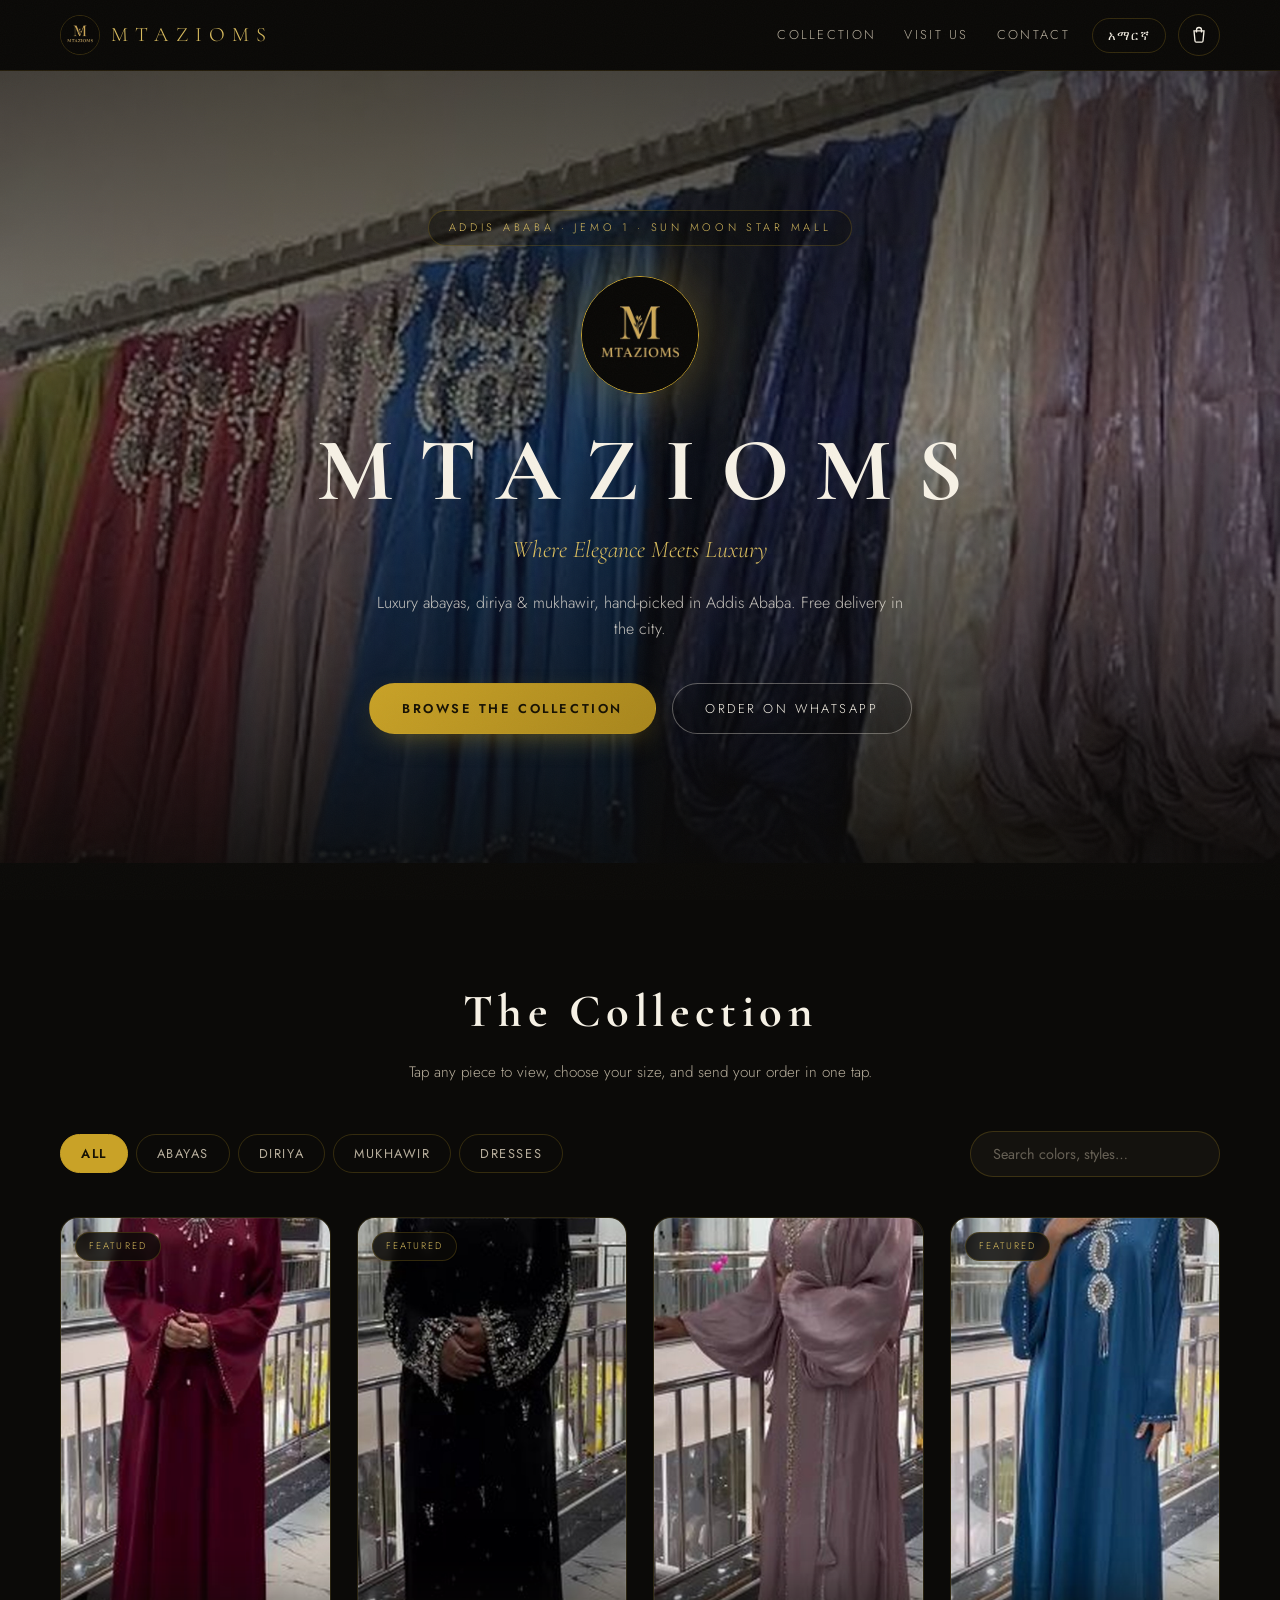
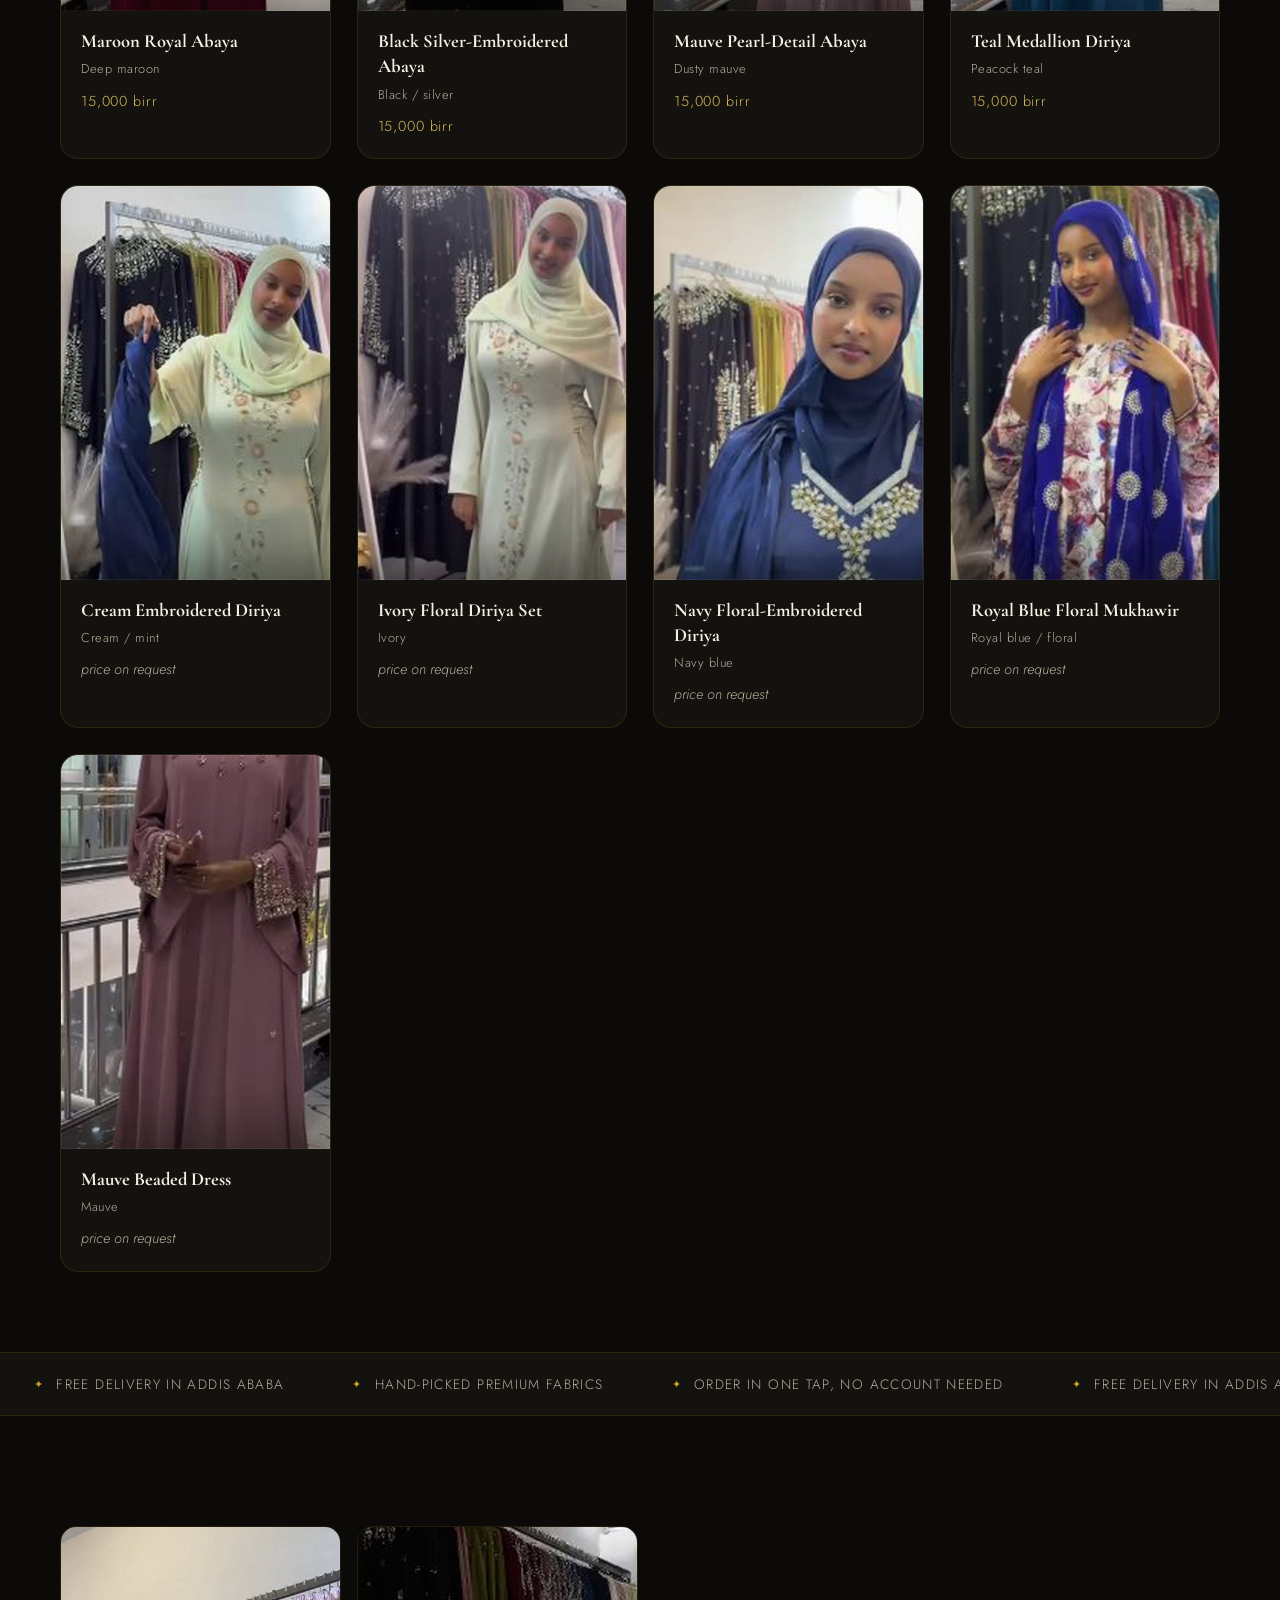
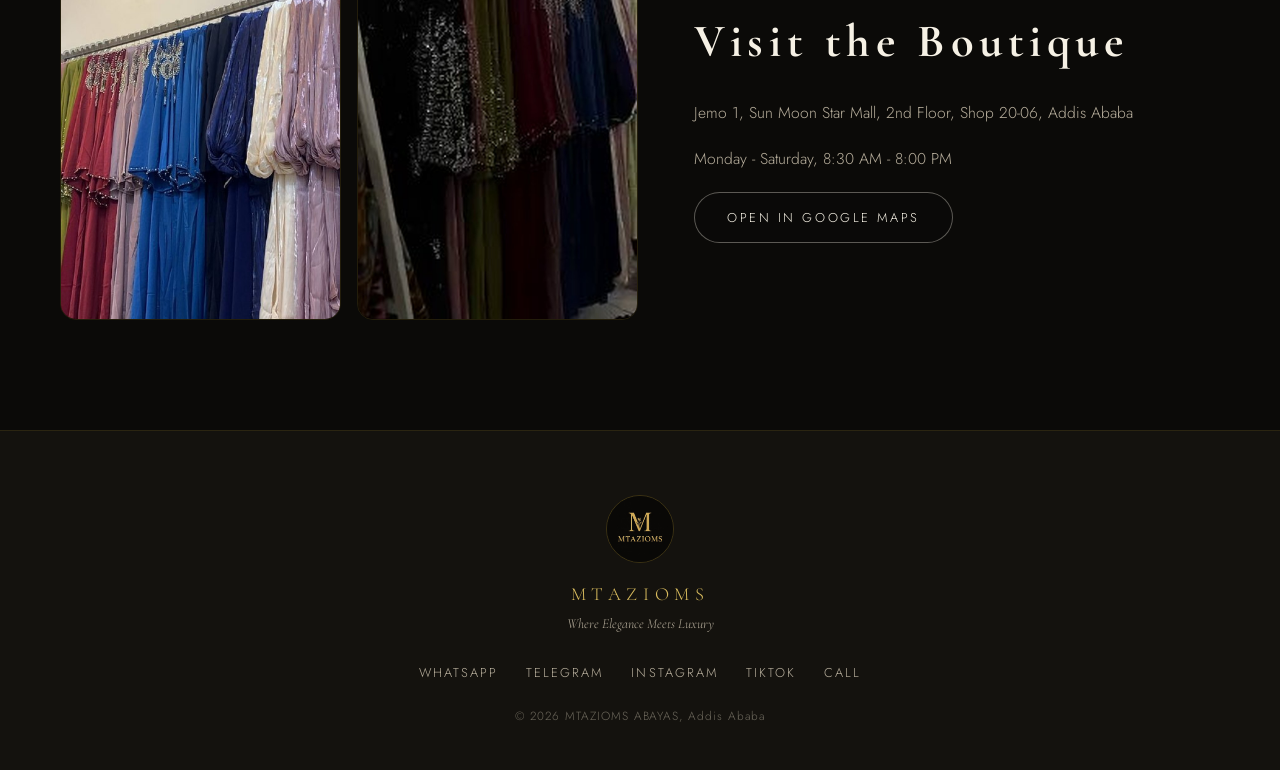
==== commit 0b823838: "De-AI copy sweep (zero em-dashes), premium form controls, brand icon buttons" ====
--- a/index.html
+++ b/index.html
@@ -3,8 +3,8 @@
 <head>
 <meta charset="UTF-8">
 <meta name="viewport" content="width=device-width, initial-scale=1.0">
-<title>MTAZIOMS | Luxury Abayas &amp; Diriya — Addis Ababa</title>
-<meta name="description" content="MTAZIOMS — luxury abayas, diriya, mukhawir and dresses in Addis Ababa. Browse the collection, send your order on WhatsApp or Telegram. Free delivery in Addis. Jemo 1, Sun Moon Star Mall.">
+<title>MTAZIOMS | Luxury Abayas &amp; Diriya, Addis Ababa</title>
+<meta name="description" content="MTAZIOMS sells luxury abayas, diriya, mukhawir and dresses in Addis Ababa. Browse the collection, send your order on WhatsApp or Telegram. Free delivery in Addis. Jemo 1, Sun Moon Star Mall.">
 <meta property="og:title" content="MTAZIOMS | Where Elegance Meets Luxury">
 <meta property="og:description" content="Luxury abayas & diriya in Addis Ababa. Browse the collection and order by WhatsApp or Telegram. Free delivery in Addis.">
 <meta property="og:image" content="assets/img/og-image.jpg">
@@ -47,10 +47,10 @@
     <img src="assets/img/logo.jpg" alt="" class="hero-logo hero-rise d1">
     <h1 class="hero-name hero-rise d2">MTAZIOMS</h1>
     <p class="hero-tag hero-rise d3" data-i18n="hero_tag">Where Elegance Meets Luxury</p>
-    <p class="hero-sub hero-rise d3" data-i18n="hero_sub">Luxury abayas, diriya &amp; mukhawir — hand-picked in Addis Ababa. Free delivery in the city.</p>
+    <p class="hero-sub hero-rise d3" data-i18n="hero_sub">Luxury abayas, diriya &amp; mukhawir, hand-picked in Addis Ababa. Free delivery in the city.</p>
     <div class="hero-cta hero-rise d4">
       <a class="btn btn-gold" href="#collection" data-i18n="hero_browse">Browse the Collection</a>
-      <a class="btn btn-ghost" id="heroWhatsApp" href="#" target="_blank" rel="noopener" data-i18n="hero_order">Order on WhatsApp</a>
+      <a class="btn btn-quiet" id="heroWhatsApp" href="#" target="_blank" rel="noopener" data-i18n="hero_order">Order on WhatsApp</a>
     </div>
   </div>
 </section>
@@ -66,7 +66,7 @@
       <input id="searchBox" class="search-box" type="search" data-i18n-ph="search_ph" placeholder="Search colors, styles…">
     </div>
     <div id="grid" class="grid"></div>
-    <p id="emptyMsg" class="empty" hidden data-i18n="empty">Nothing matches that search — try another color or style.</p>
+    <p id="emptyMsg" class="empty" hidden data-i18n="empty">Nothing matches that search. Try another color or style.</p>
   </div>
 </section>
 
@@ -74,7 +74,7 @@
   <div class="wrap strip-in" id="stripTrack">
     <div class="strip-item"><span class="strip-icon">✦</span><span data-i18n="strip_delivery">Free delivery in Addis Ababa</span></div>
     <div class="strip-item"><span class="strip-icon">✦</span><span data-i18n="strip_premium">Hand-picked premium fabrics</span></div>
-    <div class="strip-item"><span class="strip-icon">✦</span><span data-i18n="strip_order">Order in one tap — no account needed</span></div>
+    <div class="strip-item"><span class="strip-icon">✦</span><span data-i18n="strip_order">Order in one tap, no account needed</span></div>
   </div>
 </section>
 
@@ -88,7 +88,7 @@
       <h2 class="sec-title" data-i18n="visit_title">Visit the Boutique</h2>
       <p class="visit-line" id="visitAddress"></p>
       <p class="visit-line" id="visitHours"></p>
-      <a class="btn btn-ghost" id="mapsLink" href="#" target="_blank" rel="noopener" data-i18n="visit_maps">Open in Google Maps</a>
+      <a class="btn btn-quiet" id="mapsLink" href="#" target="_blank" rel="noopener" data-i18n="visit_maps">Open in Google Maps</a>
     </div>
   </div>
 </section>
@@ -105,7 +105,7 @@
       <a id="fTikTok" href="#" target="_blank" rel="noopener">TikTok</a>
       <a id="fPhone" href="#">Call</a>
     </div>
-    <p class="footer-copy">© <span id="year"></span> MTAZIOMS ABAYAS — Addis Ababa</p>
+    <p class="footer-copy">© <span id="year"></span> MTAZIOMS ABAYAS, Addis Ababa</p>
   </div>
 </footer>
 
@@ -124,9 +124,9 @@
       <div class="m-sizes" id="mSizes"></div>
       <div class="m-actions">
         <button id="mAdd" class="btn btn-gold" data-i18n="m_add">Add to Order</button>
-        <a id="mDirect" class="btn btn-ghost" href="#" target="_blank" rel="noopener" data-i18n="m_direct">Ask about this piece</a>
+        <a id="mDirect" class="btn btn-quiet" href="#" target="_blank" rel="noopener" data-i18n="m_direct">Ask about this piece</a>
       </div>
-      <p class="m-note" data-i18n="m_note">Confirming stock takes one message — we reply fast.</p>
+      <p class="m-note" data-i18n="m_note">Confirming stock takes one message. We reply fast.</p>
     </div>
   </div>
 </div>
@@ -144,8 +144,8 @@
     <div class="cart-foot">
       <input id="cartName" class="cart-input" data-i18n-ph="cart_name_ph" placeholder="Your name">
       <input id="cartNote" class="cart-input" data-i18n-ph="cart_note_ph" placeholder="Delivery area / notes">
-      <a id="cartSendWA" class="btn btn-gold" href="#" target="_blank" rel="noopener" data-i18n="cart_send_wa">Send Order on WhatsApp</a>
-      <a id="cartSendTG" class="btn btn-ghost" href="#" target="_blank" rel="noopener" data-i18n="cart_send_tg">Send on Telegram</a>
+      <a id="cartSendWA" class="btn btn-gold" href="#" target="_blank" rel="noopener"><svg width="17" height="17" viewBox="0 0 24 24" fill="currentColor" style="vertical-align:-3px;margin-right:9px"><path d="M12 2a10 10 0 0 0-8.6 15.1L2 22l5-1.3A10 10 0 1 0 12 2zm0 18.2c-1.5 0-3-.4-4.3-1.2l-.3-.2-3 .8.8-2.9-.2-.3A8.2 8.2 0 1 1 12 20.2zm4.6-6.1c-.3-.1-1.5-.7-1.7-.8-.2-.1-.4-.1-.6.1l-.8 1c-.1.2-.3.2-.5.1a6.7 6.7 0 0 1-3.3-2.9c-.3-.4 0-.5.1-.7l.4-.5c.1-.2.2-.3.3-.5v-.5L9.3 7.7c-.2-.5-.4-.4-.6-.4h-.5c-.2 0-.5.1-.7.3-.9.9-1.1 2-0.8 3.1.4 1.5 1.4 2.9 2.6 4 1.5 1.4 3.3 2.2 4.9 2.2.9 0 1.8-.4 2.4-1 .3-.4.5-.9.4-1.4 0-.2-.2-.3-.4-.4z"/></svg><span data-i18n="cart_send_wa">Send Order on WhatsApp</span></a>
+      <a id="cartSendTG" class="btn btn-quiet" href="#" target="_blank" rel="noopener"><svg width="16" height="16" viewBox="0 0 24 24" fill="currentColor" style="vertical-align:-2px;margin-right:8px"><path d="M21.9 4.6c.2-1-.7-1.5-1.6-1.2L2.7 10.2c-1 .4-1 1.5-.1 1.8l4.5 1.4 1.7 5.3c.3.8 1.1.9 1.6.4l2.4-2.3 4.6 3.4c.8.5 1.8.2 2-.9l2.5-14.7zM8.6 13.1l9.7-6.2c.4-.3.8.2.5.5l-8 7.4-.3 3.3-1.9-5z"/></svg><span data-i18n="cart_send_tg">Send on Telegram</span></a>
     </div>
   </div>
 </div>
--- a/assets/css/style.css
+++ b/assets/css/style.css
@@ -1,4 +1,4 @@
-/* MTAZIOMS — luxury modest fashion. Black / ivory / gold system.
+/* MTAZIOMS, luxury modest fashion. Black / ivory / gold system.
    Elevated pass: photographic hero, film grain, cinematic motion choreography. */
 :root {
   --black: #0b0a08;
@@ -30,7 +30,7 @@
 .wrap { width: min(1160px, 92%); margin: 0 auto; }
 html[lang="am"] body { font-family: var(--eth); }
 
-/* film grain — fixed overlay, never on scrolling content */
+/* film grain: fixed overlay, never on scrolling content */
 .grain {
   position: fixed; inset: 0; z-index: 80; pointer-events: none; opacity: .05;
   background-image: url("data:image/svg+xml,%3Csvg xmlns='http://www.w3.org/2000/svg' width='160' height='160'%3E%3Cfilter id='n'%3E%3CfeTurbulence type='fractalNoise' baseFrequency='0.9' numOctaves='2'/%3E%3C/filter%3E%3Crect width='160' height='160' filter='url(%23n)' opacity='0.5'/%3E%3C/svg%3E");
@@ -100,8 +100,8 @@
 .btn:active { transform: scale(.97); }
 .btn-gold { background: linear-gradient(135deg, var(--gold), #a8861d); color: #171204; font-weight: 600; box-shadow: 0 10px 30px -12px rgba(201,162,39,.55); }
 .btn-gold:hover { filter: brightness(1.08); transform: translateY(-2px); box-shadow: 0 16px 38px -12px rgba(201,162,39,.65); }
-.btn-ghost { border-color: rgba(246,241,229,.35); color: var(--ivory); background: rgba(11,10,8,.25); }
-.btn-ghost:hover { border-color: var(--gold); color: var(--gold-soft); transform: translateY(-2px); }
+.btn-quiet { border-color: rgba(246,241,229,.35); color: var(--ivory); background: rgba(11,10,8,.25); }
+.btn-quiet:hover { border-color: var(--gold); color: var(--gold-soft); transform: translateY(-2px); }
 
 /* ---------- sections ---------- */
 .sec-head { text-align: center; margin-bottom: 46px; }
@@ -115,8 +115,10 @@
 .cat-btn { background: none; border: 1px solid var(--line); color: var(--ivory-dim); padding: 9px 20px; border-radius: 999px; font-family: inherit; font-size: .8rem; letter-spacing: .12em; text-transform: uppercase; cursor: pointer; transition: all .35s var(--ease); }
 .cat-btn:hover { border-color: var(--gold); color: var(--gold-soft); }
 .cat-btn.active { background: var(--gold); border-color: var(--gold); color: #171204; font-weight: 600; }
-.search-box { background: var(--black-2); border: 1px solid var(--line); color: var(--ivory); padding: 11px 20px; border-radius: 999px; font-family: inherit; font-size: .9rem; min-width: 250px; outline: none; transition: border-color .3s, box-shadow .3s; }
-.search-box:focus { border-color: var(--gold); box-shadow: 0 0 0 3px rgba(201,162,39,.12); }
+.search-box { background: var(--black-2); border: 1px solid var(--line); color: var(--ivory); padding: 12px 22px; border-radius: 999px; font-family: inherit; font-size: .9rem; min-width: 250px; outline: none; caret-color: var(--gold); transition: border-color .3s, box-shadow .3s, background .3s; }
+.search-box::placeholder { color: rgba(183,174,156,.5); }
+.search-box:hover { border-color: rgba(201,162,39,.4); }
+.search-box:focus { border-color: var(--gold); box-shadow: 0 0 0 3px rgba(201,162,39,.12); background: #17140f; }
 
 /* ---------- grid & cards (double-bezel feel) ---------- */
 .grid { display: grid; grid-template-columns: repeat(auto-fill, minmax(250px, 1fr)); gap: 26px; }
@@ -233,8 +235,16 @@
 .ci-rm:hover { color: #e06c5a; transform: scale(1.15); }
 .cart-empty { color: var(--ivory-dim); font-style: italic; text-align: center; padding: 44px 0; }
 .cart-foot { display: flex; flex-direction: column; gap: 10px; margin-top: 20px; }
-.cart-input { background: var(--black-2); border: 1px solid var(--line); color: var(--ivory); padding: 13px 17px; border-radius: 12px; font-family: inherit; font-size: .9rem; outline: none; transition: border-color .3s, box-shadow .3s; }
-.cart-input:focus { border-color: var(--gold); box-shadow: 0 0 0 3px rgba(201,162,39,.1); }
+.cart-input {
+  background: var(--black-2); border: 1px solid var(--line); color: var(--ivory);
+  padding: 14px 18px; border-radius: 12px; font-family: inherit; font-size: .92rem;
+  font-weight: 300; letter-spacing: .02em; outline: none; caret-color: var(--gold);
+  box-shadow: inset 0 2px 4px rgba(0,0,0,.25);
+  transition: border-color .3s, box-shadow .3s, background .3s;
+}
+.cart-input::placeholder { color: rgba(183,174,156,.5); }
+.cart-input:hover { border-color: rgba(201,162,39,.4); }
+.cart-input:focus { border-color: var(--gold); box-shadow: inset 0 2px 4px rgba(0,0,0,.25), 0 0 0 3px rgba(201,162,39,.12); background: #17140f; }
 
 /* ---------- responsive ---------- */
 @media (max-width: 880px) {
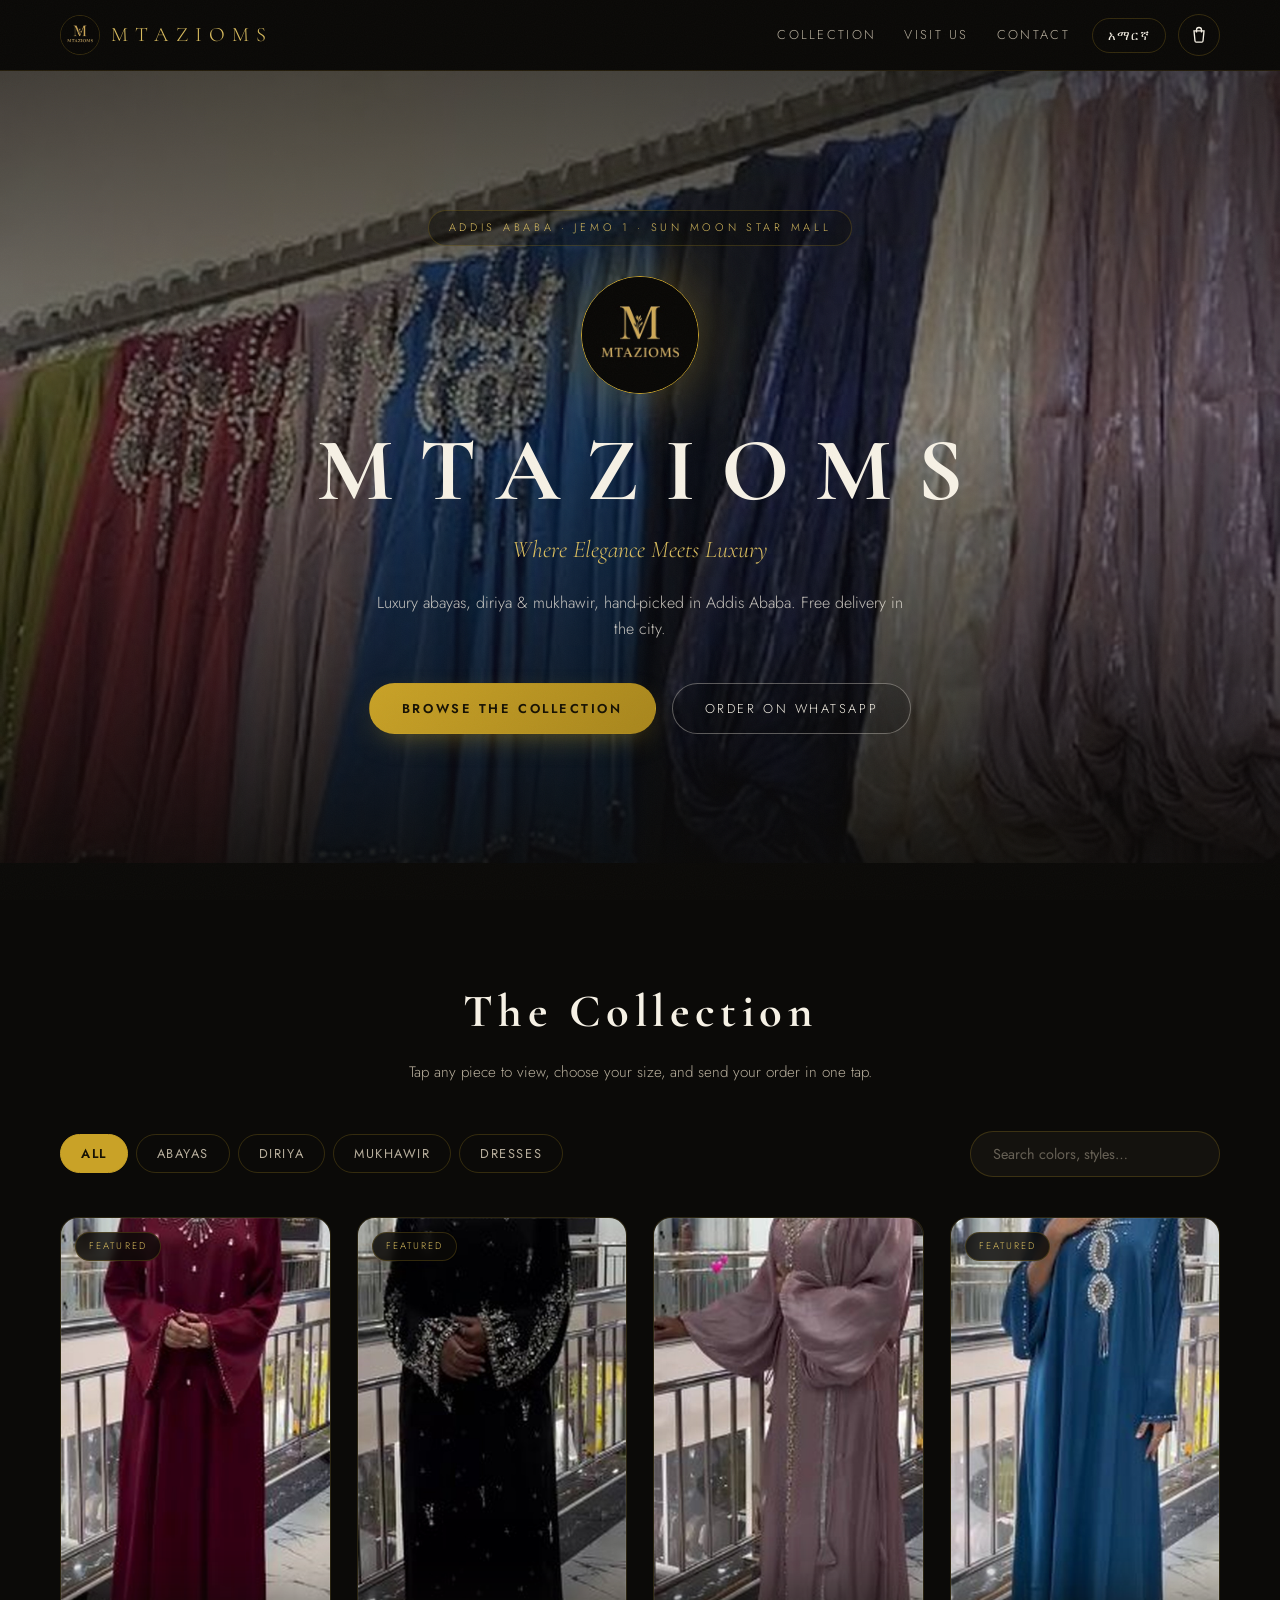
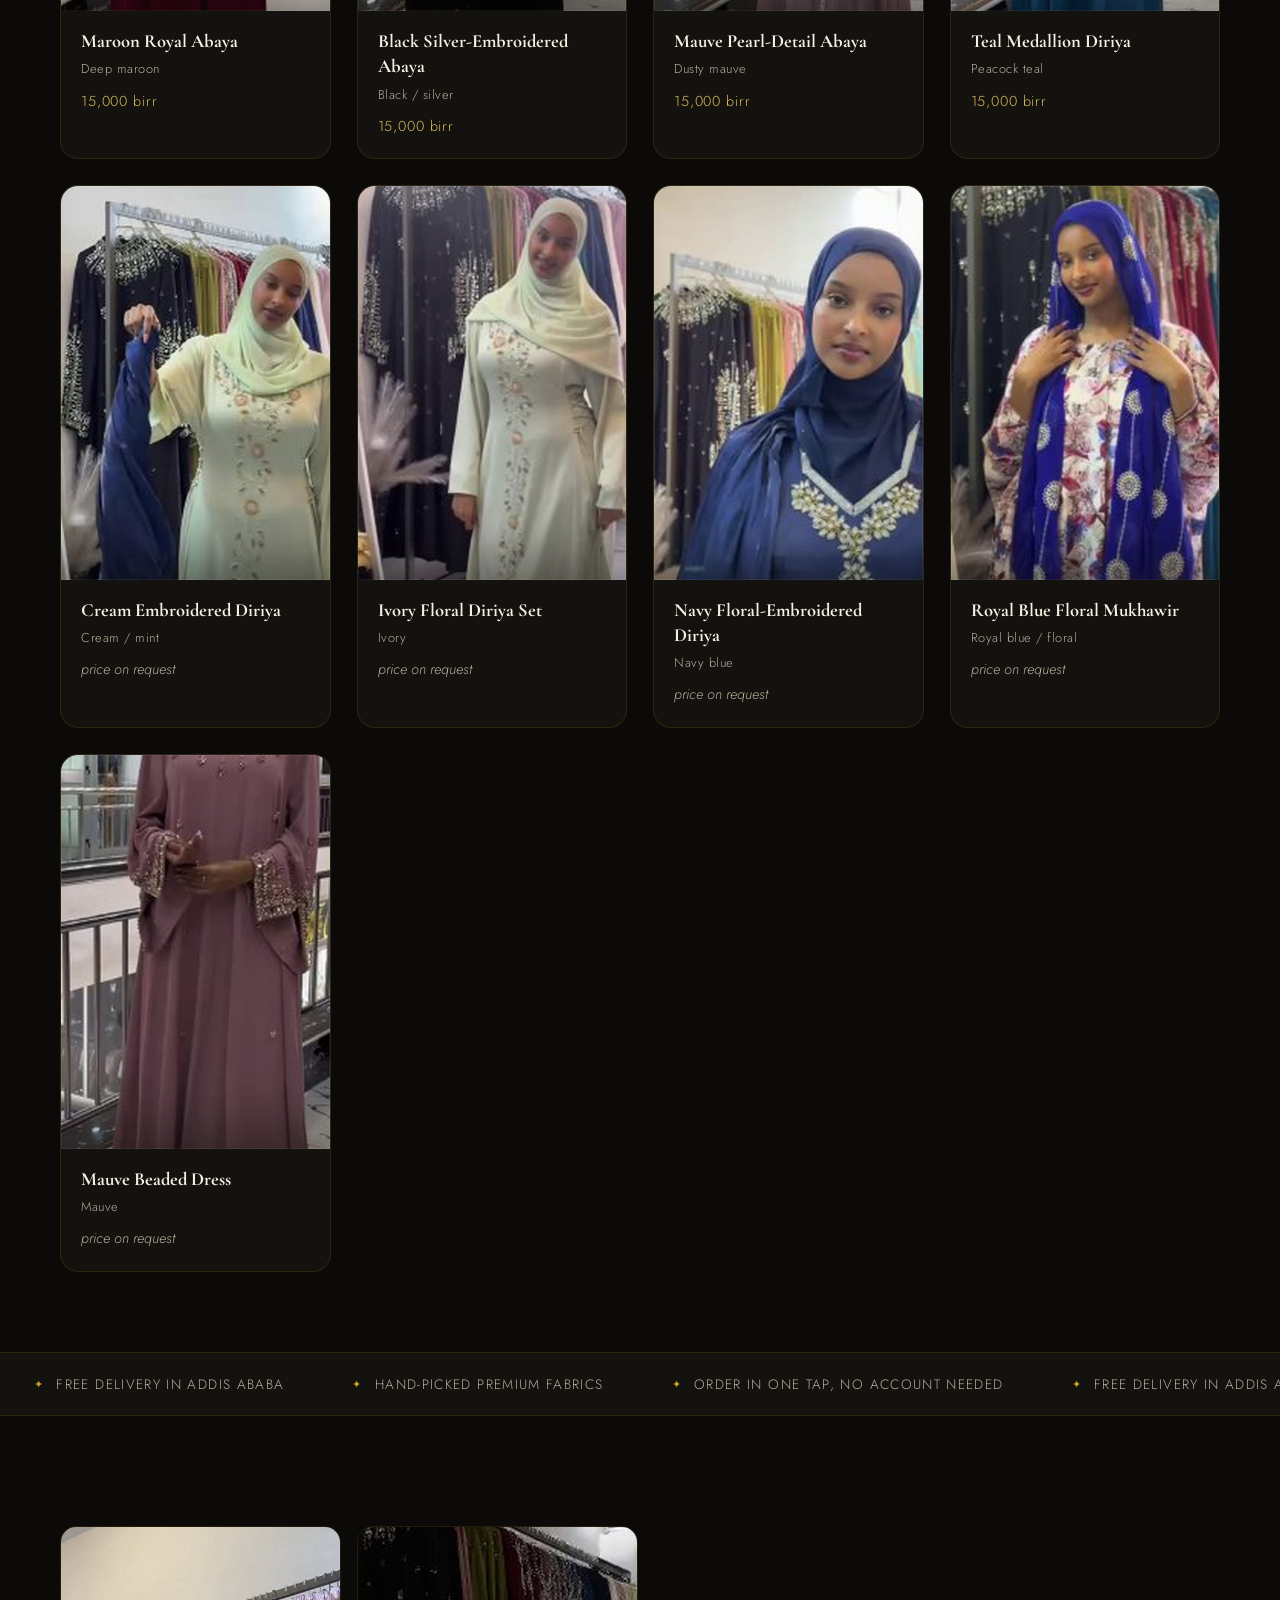
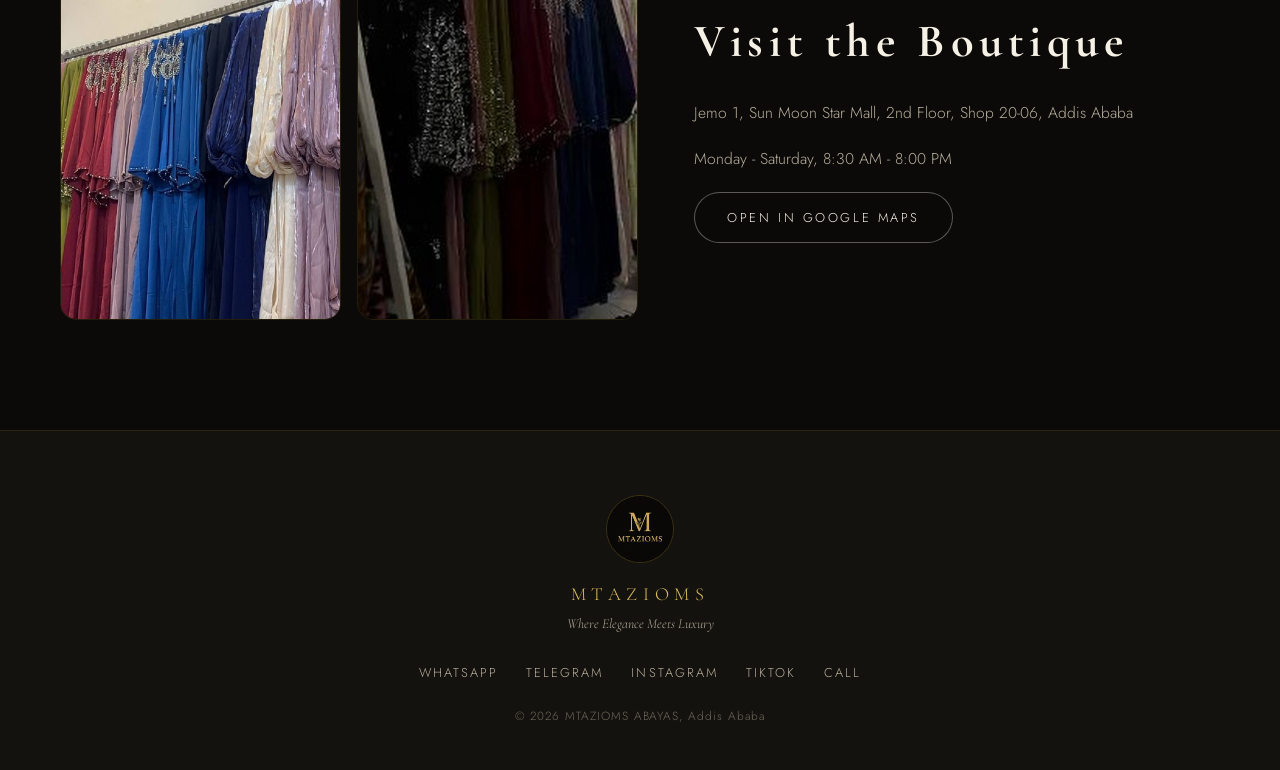
==== commit e2a93cfe: "Motion pass: symmetric overlay enter/exit transitions, touch-gated hovers, press physics, badge pop," ====
--- a/index.html
+++ b/index.html
@@ -14,6 +14,7 @@
 <link rel="preconnect" href="https://fonts.gstatic.com" crossorigin>
 <link href="https://fonts.googleapis.com/css2?family=Cormorant+Garamond:ital,wght@0,500;0,600;0,700;1,500&family=Jost:wght@300;400;500;600&family=Noto+Sans+Ethiopic:wght@400;500;600&display=swap" rel="stylesheet">
 <link rel="stylesheet" href="assets/css/style.css">
+<link rel="stylesheet" href="assets/css/cart.css">
 </head>
 <body>
 
@@ -110,7 +111,7 @@
 </footer>
 
 <!-- Product modal -->
-<div id="modal" class="modal" hidden>
+<div id="modal" class="modal">
   <div class="modal-backdrop" data-close></div>
   <div class="modal-card" role="dialog" aria-modal="true">
     <button class="modal-close" data-close aria-label="Close">✕</button>
@@ -132,7 +133,7 @@
 </div>
 
 <!-- Cart drawer -->
-<div id="cart" class="cart" hidden>
+<div id="cart" class="cart">
   <div class="cart-backdrop" data-closecart></div>
   <div class="cart-panel">
     <div class="cart-head">
@@ -141,11 +142,32 @@
     </div>
     <div id="cartItems" class="cart-items"></div>
     <p id="cartEmpty" class="cart-empty" data-i18n="cart_empty">Your order list is empty. Tap a piece you love and add it.</p>
-    <div class="cart-foot">
-      <input id="cartName" class="cart-input" data-i18n-ph="cart_name_ph" placeholder="Your name">
-      <input id="cartNote" class="cart-input" data-i18n-ph="cart_note_ph" placeholder="Delivery area / notes">
-      <a id="cartSendWA" class="btn btn-gold" href="#" target="_blank" rel="noopener"><svg width="17" height="17" viewBox="0 0 24 24" fill="currentColor" style="vertical-align:-3px;margin-right:9px"><path d="M12 2a10 10 0 0 0-8.6 15.1L2 22l5-1.3A10 10 0 1 0 12 2zm0 18.2c-1.5 0-3-.4-4.3-1.2l-.3-.2-3 .8.8-2.9-.2-.3A8.2 8.2 0 1 1 12 20.2zm4.6-6.1c-.3-.1-1.5-.7-1.7-.8-.2-.1-.4-.1-.6.1l-.8 1c-.1.2-.3.2-.5.1a6.7 6.7 0 0 1-3.3-2.9c-.3-.4 0-.5.1-.7l.4-.5c.1-.2.2-.3.3-.5v-.5L9.3 7.7c-.2-.5-.4-.4-.6-.4h-.5c-.2 0-.5.1-.7.3-.9.9-1.1 2-0.8 3.1.4 1.5 1.4 2.9 2.6 4 1.5 1.4 3.3 2.2 4.9 2.2.9 0 1.8-.4 2.4-1 .3-.4.5-.9.4-1.4 0-.2-.2-.3-.4-.4z"/></svg><span data-i18n="cart_send_wa">Send Order on WhatsApp</span></a>
-      <a id="cartSendTG" class="btn btn-quiet" href="#" target="_blank" rel="noopener"><svg width="16" height="16" viewBox="0 0 24 24" fill="currentColor" style="vertical-align:-2px;margin-right:8px"><path d="M21.9 4.6c.2-1-.7-1.5-1.6-1.2L2.7 10.2c-1 .4-1 1.5-.1 1.8l4.5 1.4 1.7 5.3c.3.8 1.1.9 1.6.4l2.4-2.3 4.6 3.4c.8.5 1.8.2 2-.9l2.5-14.7zM8.6 13.1l9.7-6.2c.4-.3.8.2.5.5l-8 7.4-.3 3.3-1.9-5z"/></svg><span data-i18n="cart_send_tg">Send on Telegram</span></a>
+    <div class="cart-form">
+      <p class="form-eyebrow" data-i18n="form_title">Delivery details</p>
+      <div class="order-summary" id="orderSummary">
+        <span class="os-count" id="osCount"></span>
+        <span class="os-total" id="osTotal"></span>
+      </div>
+      <div class="field">
+        <svg class="field-icon" width="16" height="16" viewBox="0 0 24 24" fill="none" stroke="currentColor" stroke-width="1.6"><circle cx="12" cy="8" r="4"/><path d="M4 20c0-4 3.6-6 8-6s8 2 8 6"/></svg>
+        <label class="field-label" for="cartName" data-i18n="cart_name_label">Your name</label>
+        <input id="cartName" class="cart-input" data-i18n-ph="cart_name_ph" placeholder="Your name" autocomplete="name">
+      </div>
+      <div class="field">
+        <svg class="field-icon" width="16" height="16" viewBox="0 0 24 24" fill="none" stroke="currentColor" stroke-width="1.6"><path d="M12 21s-7-5.5-7-11a7 7 0 0 1 14 0c0 5.5-7 11-7 11z"/><circle cx="12" cy="10" r="2.5"/></svg>
+        <label class="field-label" for="cartNote" data-i18n="cart_note_label">Delivery area / notes</label>
+        <input id="cartNote" class="cart-input" data-i18n-ph="cart_note_ph" placeholder="Delivery area / notes">
+      </div>
+      <p class="field-hint"><span data-i18n="area_hint">Popular:</span></p>
+      <div class="area-pills" id="areaPills"></div>
+      <div class="cart-foot">
+        <a id="cartSendWA" class="btn btn-gold" href="#" target="_blank" rel="noopener"><svg width="17" height="17" viewBox="0 0 24 24" fill="currentColor"><path d="M12 2a10 10 0 0 0-8.6 15.1L2 22l5-1.3A10 10 0 1 0 12 2zm0 18.2c-1.5 0-3-.4-4.3-1.2l-.3-.2-3 .8.8-2.9-.2-.3A8.2 8.2 0 1 1 12 20.2zm4.6-6.1c-.3-.1-1.5-.7-1.7-.8-.2-.1-.4-.1-.6.1l-.8 1c-.1.2-.3.2-.5.1a6.7 6.7 0 0 1-3.3-2.9c-.3-.4 0-.5.1-.7l.4-.5c.1-.2.2-.3.3-.5v-.5L9.3 7.7c-.2-.5-.4-.4-.6-.4h-.5c-.2 0-.5.1-.7.3-.9.9-1.1 2-0.8 3.1.4 1.5 1.4 2.9 2.6 4 1.5 1.4 3.3 2.2 4.9 2.2.9 0 1.8-.4 2.4-1 .3-.4.5-.9.4-1.4 0-.2-.2-.3-.4-.4z"/></svg><span data-i18n="cart_send_wa">Send Order on WhatsApp</span></a>
+        <a id="cartSendTG" class="btn btn-quiet" href="#" target="_blank" rel="noopener"><svg width="16" height="16" viewBox="0 0 24 24" fill="currentColor"><path d="M21.9 4.6c.2-1-.7-1.5-1.6-1.2L2.7 10.2c-1 .4-1 1.5-.1 1.8l4.5 1.4 1.7 5.3c.3.8 1.1.9 1.6.4l2.4-2.3 4.6 3.4c.8.5 1.8.2 2-.9l2.5-14.7zM8.6 13.1l9.7-6.2c.4-.3.8.2.5.5l-8 7.4-.3 3.3-1.9-5z"/></svg><span data-i18n="cart_send_tg">Send on Telegram</span></a>
+        <div class="cart-trust">
+          <span class="trust-item"><svg width="12" height="12" viewBox="0 0 24 24" fill="none" stroke="currentColor" stroke-width="2"><path d="M20 6L9 17l-5-5"/></svg><span data-i18n="trust_reply">Replies in minutes</span></span>
+          <span class="trust-item"><svg width="12" height="12" viewBox="0 0 24 24" fill="none" stroke="currentColor" stroke-width="2"><path d="M20 6L9 17l-5-5"/></svg><span data-i18n="trust_delivery">Free delivery in Addis</span></span>
+        </div>
+      </div>
     </div>
   </div>
 </div>
--- a/assets/css/style.css
+++ b/assets/css/style.css
@@ -26,6 +26,7 @@
 }
 img { display: block; max-width: 100%; }
 a { color: inherit; text-decoration: none; }
+a:focus-visible, button:focus-visible { outline: 2px solid var(--gold); outline-offset: 2px; border-radius: 4px; }
 ::selection { background: rgba(201,162,39,.35); color: var(--ivory); }
 .wrap { width: min(1160px, 92%); margin: 0 auto; }
 html[lang="am"] body { font-family: var(--eth); }
@@ -94,10 +95,9 @@
   display: inline-block; padding: 14px 32px; border-radius: 999px;
   font-size: .8rem; letter-spacing: .2em; text-transform: uppercase; cursor: pointer;
   border: 1px solid transparent; font-family: inherit;
-  transition: transform .45s var(--ease), box-shadow .45s var(--ease), border-color .3s, color .3s, filter .3s;
-  will-change: transform;
-}
-.btn:active { transform: scale(.97); }
+  transition: transform .3s var(--ease-out), box-shadow .3s var(--ease-out), border-color .3s, color .3s, filter .3s;
+}
+.btn:active { transform: scale(.97); transition-duration: .12s; }
 .btn-gold { background: linear-gradient(135deg, var(--gold), #a8861d); color: #171204; font-weight: 600; box-shadow: 0 10px 30px -12px rgba(201,162,39,.55); }
 .btn-gold:hover { filter: brightness(1.08); transform: translateY(-2px); box-shadow: 0 16px 38px -12px rgba(201,162,39,.65); }
 .btn-quiet { border-color: rgba(246,241,229,.35); color: var(--ivory); background: rgba(11,10,8,.25); }
@@ -112,7 +112,8 @@
 /* ---------- filters ---------- */
 .filters { display: flex; gap: 16px; align-items: center; justify-content: space-between; flex-wrap: wrap; margin-bottom: 40px; }
 .cat-filters { display: flex; gap: 8px; flex-wrap: wrap; }
-.cat-btn { background: none; border: 1px solid var(--line); color: var(--ivory-dim); padding: 9px 20px; border-radius: 999px; font-family: inherit; font-size: .8rem; letter-spacing: .12em; text-transform: uppercase; cursor: pointer; transition: all .35s var(--ease); }
+.cat-btn { background: none; border: 1px solid var(--line); color: var(--ivory-dim); padding: 9px 20px; border-radius: 999px; font-family: inherit; font-size: .8rem; letter-spacing: .12em; text-transform: uppercase; cursor: pointer; transition: background-color .25s var(--ease-out), border-color .25s var(--ease-out), color .25s var(--ease-out); }
+.cat-btn:active { transform: scale(.96); }
 .cat-btn:hover { border-color: var(--gold); color: var(--gold-soft); }
 .cat-btn.active { background: var(--gold); border-color: var(--gold); color: #171204; font-weight: 600; }
 .search-box { background: var(--black-2); border: 1px solid var(--line); color: var(--ivory); padding: 12px 22px; border-radius: 999px; font-family: inherit; font-size: .9rem; min-width: 250px; outline: none; caret-color: var(--gold); transition: border-color .3s, box-shadow .3s, background .3s; }
@@ -127,11 +128,15 @@
   overflow: hidden; cursor: pointer; position: relative;
   transition: transform .55s var(--ease-out), border-color .45s var(--ease), box-shadow .55s var(--ease-out);
 }
-.card:hover { transform: translateY(-6px); border-color: rgba(201,162,39,.55); box-shadow: 0 26px 50px -22px rgba(0,0,0,.75); }
+.card:hover { border-color: rgba(201,162,39,.55); }
+@media (hover: hover) and (pointer: fine) {
+  .card:hover { transform: translateY(-6px); box-shadow: 0 26px 50px -22px rgba(0,0,0,.75); }
+  .card.in:hover { transform: translateY(-6px); }
+  .card:hover .card-media img { transform: scale(1.06); filter: brightness(1.06); }
+}
 .card-media { position: relative; aspect-ratio: 3/4.4; overflow: hidden; }
 .card-media::after { content: ""; position: absolute; inset: 0; border-radius: 18px 18px 0 0; box-shadow: inset 0 0 0 1px rgba(246,241,229,.06), inset 0 -70px 60px -50px rgba(11,10,8,.5); pointer-events: none; }
 .card-media img { width: 100%; height: 100%; object-fit: cover; transition: transform 1.1s var(--ease-out), filter .6s var(--ease); }
-.card:hover .card-media img { transform: scale(1.06); filter: brightness(1.06); }
 .card-badge {
   position: absolute; top: 14px; left: 14px; z-index: 2;
   background: rgba(11,10,8,.82); color: var(--gold-soft);
@@ -170,7 +175,10 @@
   aspect-ratio: 3/4.2; object-fit: cover; width: 100%;
   transition: transform .6s var(--ease-out), border-color .4s;
 }
-.visit-photos img:hover { transform: translateY(-4px); border-color: rgba(201,162,39,.5); }
+@media (hover: hover) and (pointer: fine) {
+  .visit-photos img:hover { transform: translateY(-4px); }
+}
+.visit-photos img:hover { border-color: rgba(201,162,39,.5); }
 .visit-line { color: var(--ivory-dim); margin: 10px 0 20px; font-size: .98rem; }
 .visit-line:first-of-type { margin-top: 20px; }
 
@@ -184,16 +192,22 @@
 .footer-links a:hover { color: var(--gold-soft); border-color: var(--gold); }
 .footer-copy { color: rgba(183,174,156,.55); font-size: .74rem; letter-spacing: .08em; }
 
-/* ---------- modal ---------- */
-.modal { position: fixed; inset: 0; z-index: 90; display: grid; place-items: center; }
+/* ---------- modal (transition-based: symmetric exit, interruptible) ---------- */
+.modal {
+  position: fixed; inset: 0; z-index: 90; display: grid; place-items: center;
+  opacity: 0; visibility: hidden;
+  transition: opacity .18s var(--ease-out), visibility 0s linear .18s;
+}
+.modal[data-open] { opacity: 1; visibility: visible; transition: opacity .25s var(--ease-out); }
 .modal-backdrop { position: absolute; inset: 0; background: rgba(5,4,3,.82); backdrop-filter: blur(6px); }
 .modal-card {
   position: relative; background: var(--panel); border: 1px solid var(--line);
   border-radius: 22px; width: min(900px, 94vw); max-height: 90vh; overflow: auto;
   display: grid; grid-template-columns: 1fr 1fr;
-  animation: modalIn .6s var(--ease-out);
-}
-@keyframes modalIn { from { opacity: 0; transform: translateY(26px) scale(.97); } to { opacity: 1; transform: translateY(0) scale(1); } }
+  transform: translateY(16px) scale(.965);
+  transition: transform .18s var(--ease-out);
+}
+.modal[data-open] .modal-card { transform: translateY(0) scale(1); transition: transform .3s var(--ease-out); }
 .modal-close { position: absolute; top: 14px; right: 16px; z-index: 2; background: rgba(11,10,8,.72); border: 1px solid var(--line); color: var(--ivory); width: 36px; height: 36px; border-radius: 50%; cursor: pointer; font-size: .9rem; transition: border-color .3s, color .3s, transform .3s var(--ease); }
 .modal-close:hover { border-color: var(--gold); color: var(--gold-soft); transform: rotate(90deg); }
 .modal-media { position: relative; }
@@ -207,7 +221,8 @@
 .m-price { color: var(--gold-soft); font-family: var(--serif); font-size: 1.4rem; margin-top: 18px; }
 .m-price.inq { font-size: .95rem; font-style: italic; color: var(--ivory-dim); font-family: var(--sans); }
 .m-sizes { display: flex; gap: 8px; flex-wrap: wrap; margin-top: 18px; }
-.size-btn { background: none; border: 1px solid var(--line); color: var(--ivory); padding: 9px 17px; border-radius: 999px; font-family: inherit; font-size: .82rem; cursor: pointer; transition: all .3s var(--ease); }
+.size-btn { background: none; border: 1px solid var(--line); color: var(--ivory); padding: 9px 17px; border-radius: 999px; font-family: inherit; font-size: .82rem; cursor: pointer; transition: background-color .2s var(--ease-out), border-color .2s var(--ease-out), color .2s var(--ease-out), transform .12s var(--ease-out); }
+.size-btn:active { transform: scale(.95); }
 .size-btn:hover { border-color: var(--gold); color: var(--gold-soft); }
 .size-btn.active { background: var(--ivory); color: #171204; border-color: var(--ivory); font-weight: 600; }
 .m-actions { display: flex; gap: 10px; margin-top: 26px; flex-wrap: wrap; }
--- a/assets/css/cart.css
+++ b/assets/css/cart.css
@@ -0,0 +1,96 @@
+/* Cart drawer, elevated: floating labels, icons, order summary, premium fields. */
+.cart { position: fixed; inset: 0; z-index: 95; }
+.cart-backdrop { position: absolute; inset: 0; background: rgba(5,4,3,.75); backdrop-filter: blur(4px); }
+.cart {
+  opacity: 0; visibility: hidden;
+  transition: opacity .18s var(--ease-out), visibility 0s linear .18s;
+}
+.cart[data-open] { opacity: 1; visibility: visible; transition: opacity .25s var(--ease-out); }
+.cart-backdrop { position: absolute; inset: 0; background: rgba(5,4,3,.75); backdrop-filter: blur(4px); }
+.cart-panel {
+  position: absolute; top: 0; right: 0; height: 100%; width: min(430px, 94vw);
+  background: var(--panel); border-left: 1px solid var(--line);
+  display: flex; flex-direction: column; padding: 28px; overflow-y: auto;
+  box-shadow: -30px 0 80px -30px rgba(0,0,0,.8);
+  transform: translateX(40px);
+  transition: transform .18s var(--ease-drawer);
+}
+.cart[data-open] .cart-panel { transform: translateX(0); transition: transform .42s var(--ease-drawer); }
+.cart-head { display: flex; justify-content: space-between; align-items: center; margin-bottom: 20px; }
+.cart-head h3 { font-family: var(--serif); font-size: 1.5rem; letter-spacing: .08em; }
+.cart-items { flex: 1; }
+.cart-item { display: grid; grid-template-columns: 58px 1fr auto; gap: 13px; align-items: center; padding: 13px 0; border-bottom: 1px solid var(--line-soft); }
+.cart-item img { width: 58px; height: 74px; object-fit: cover; border-radius: 10px; }
+.ci-name { font-size: .88rem; color: var(--ivory); line-height: 1.3; }
+.ci-meta { color: var(--ivory-dim); font-size: .74rem; margin-top: 3px; }
+.ci-rm { background: none; border: none; color: var(--ivory-dim); cursor: pointer; font-size: 1rem; transition: color .2s var(--ease-out), transform .12s var(--ease-out); }
+.ci-rm:active { transform: scale(.88); }
+.ci-rm:hover { color: #e06c5a; transform: scale(1.15); }
+.cart-empty { color: var(--ivory-dim); font-style: italic; text-align: center; padding: 44px 0; }
+
+/* form area */
+.cart-form { border-top: 1px solid var(--line-soft); margin-top: 18px; padding-top: 20px; }
+.form-eyebrow {
+  font-size: .62rem; letter-spacing: .28em; text-transform: uppercase;
+  color: var(--gold-soft); display: flex; align-items: center; gap: 10px; margin-bottom: 18px;
+}
+.form-eyebrow::after { content: ""; flex: 1; height: 1px; background: linear-gradient(90deg, var(--line), transparent); }
+.field { position: relative; margin-bottom: 16px; }
+.field-icon { position: absolute; left: 15px; top: 21px; color: rgba(183,174,156,.55); pointer-events: none; transition: color .3s; }
+.field:focus-within .field-icon { color: var(--gold-soft); }
+.field-label {
+  position: absolute; left: 44px; top: 8px; font-size: .6rem; letter-spacing: .18em;
+  text-transform: uppercase; color: rgba(183,174,156,.65); pointer-events: none;
+  transition: color .3s;
+}
+.field:focus-within .field-label { color: var(--gold-soft); }
+.cart-input {
+  width: 100%; background: var(--black-2); border: 1px solid var(--line);
+  color: var(--ivory); padding: 24px 15px 9px 43px; border-radius: 13px;
+  font-family: inherit; font-size: .95rem; font-weight: 300; letter-spacing: .02em;
+  outline: none; caret-color: var(--gold);
+  box-shadow: inset 0 2px 4px rgba(0,0,0,.25);
+  transition: border-color .3s, box-shadow .3s, background .3s;
+}
+.cart-input::placeholder { color: transparent; }
+.cart-input:hover { border-color: rgba(201,162,39,.4); }
+.cart-input:focus { border-color: var(--gold); box-shadow: inset 0 2px 4px rgba(0,0,0,.25), 0 0 0 3px rgba(201,162,39,.12); background: #17140f; }
+.field-hint { font-size: .68rem; color: rgba(183,174,156,.55); margin: -10px 0 16px 44px; }
+.field-hint button {
+  background: none; border: none; color: var(--gold-soft); font: inherit; cursor: pointer;
+  padding: 0; text-decoration: underline; text-underline-offset: 2px;
+}
+.field-hint button:hover { color: var(--ivory); }
+/* suggestion pills */
+.area-pills { display: flex; gap: 7px; flex-wrap: wrap; margin: -8px 0 16px 44px; }
+.area-pill {
+  background: none; border: 1px solid var(--line); color: var(--ivory-dim);
+  font-family: inherit; font-size: .68rem; letter-spacing: .06em;
+  padding: 4px 12px; border-radius: 999px; cursor: pointer;
+  transition: border-color .25s var(--ease-out), color .25s var(--ease-out), transform .12s var(--ease-out);
+}
+.area-pill:hover { border-color: var(--gold); color: var(--gold-soft); }
+.area-pill:active { transform: scale(.94); }
+
+/* order summary line */
+.order-summary {
+  display: flex; justify-content: space-between; align-items: baseline;
+  background: rgba(201,162,39,.07); border: 1px solid var(--line-soft);
+  border-radius: 12px; padding: 12px 16px; margin-bottom: 16px;
+}
+.os-count { font-size: .78rem; color: var(--ivory-dim); letter-spacing: .04em; }
+.os-total { font-family: var(--serif); font-size: 1.05rem; color: var(--gold-soft); }
+.os-total .os-known { font-size: .62rem; font-family: var(--sans); letter-spacing: .1em; text-transform: uppercase; color: rgba(183,174,156,.6); display: block; text-align: right; }
+
+/* send buttons */
+.cart-foot { display: flex; flex-direction: column; gap: 10px; }
+.cart-foot .btn { display: flex; align-items: center; justify-content: center; gap: 9px; }
+.cart-foot .btn svg { flex: 0 0 auto; }
+.cart-trust { display: flex; gap: 18px; justify-content: center; margin-top: 14px; }
+.trust-item { display: flex; align-items: center; gap: 6px; font-size: .68rem; letter-spacing: .06em; color: rgba(183,174,156,.65); }
+.trust-item svg { color: var(--gold); flex: 0 0 auto; }
+
+@media (max-width: 420px) {
+  .cart-panel { padding: 22px 18px; }
+  .area-pills, .field-hint { margin-left: 0; }
+}
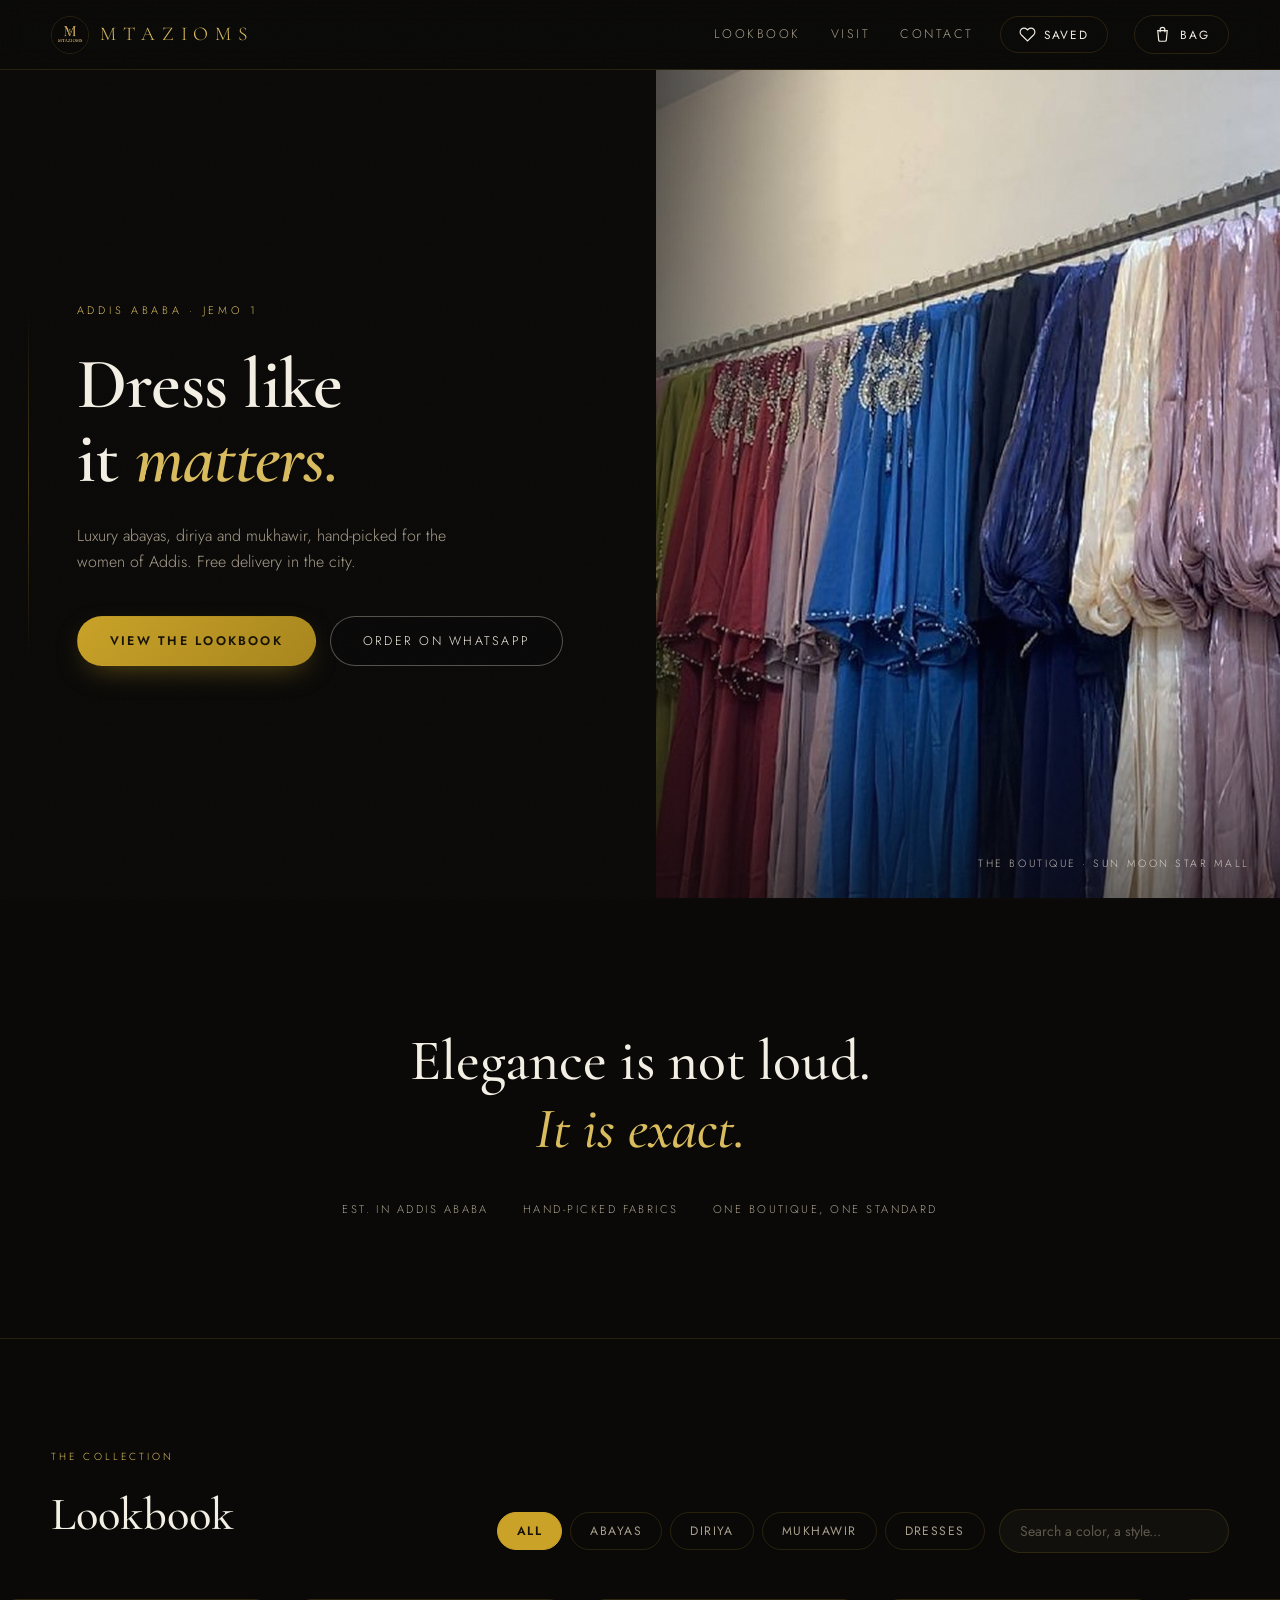
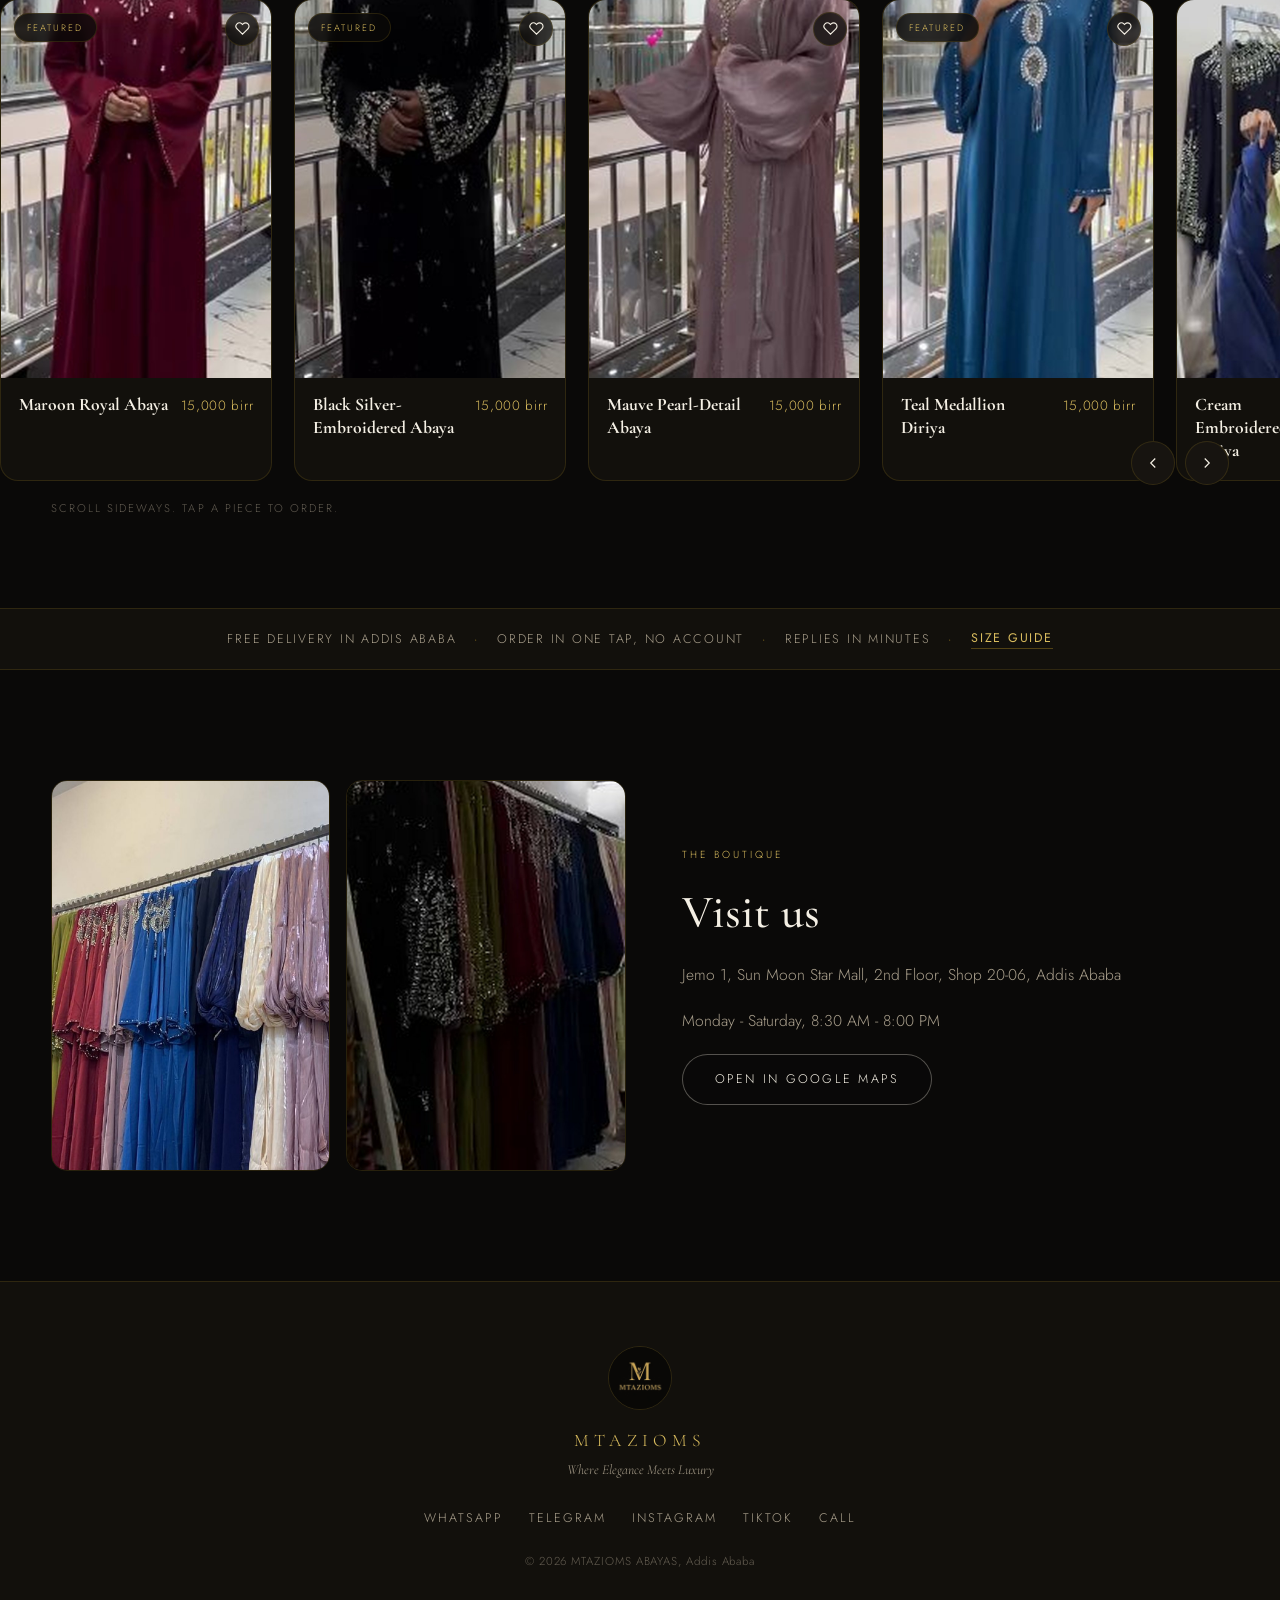
==== commit c2499e0f: "Features pass: favorites, sold-out state, qty stepper, size guide, floating WhatsApp, quick-view nav" ====
--- a/index.html
+++ b/index.html
@@ -4,17 +4,16 @@
 <meta charset="UTF-8">
 <meta name="viewport" content="width=device-width, initial-scale=1.0">
 <title>MTAZIOMS | Luxury Abayas &amp; Diriya, Addis Ababa</title>
-<meta name="description" content="MTAZIOMS sells luxury abayas, diriya, mukhawir and dresses in Addis Ababa. Browse the collection, send your order on WhatsApp or Telegram. Free delivery in Addis. Jemo 1, Sun Moon Star Mall.">
+<meta name="description" content="MTAZIOMS sells luxury abayas, diriya, mukhawir and dresses in Addis Ababa. Browse the lookbook, send your order on WhatsApp or Telegram. Free delivery in Addis. Jemo 1, Sun Moon Star Mall.">
 <meta property="og:title" content="MTAZIOMS | Where Elegance Meets Luxury">
-<meta property="og:description" content="Luxury abayas & diriya in Addis Ababa. Browse the collection and order by WhatsApp or Telegram. Free delivery in Addis.">
+<meta property="og:description" content="Luxury abayas & diriya in Addis Ababa. Order by WhatsApp or Telegram. Free delivery in Addis.">
 <meta property="og:image" content="assets/img/og-image.jpg">
 <meta property="og:type" content="website">
 <link rel="icon" type="image/png" href="assets/img/favicon.png">
 <link rel="preconnect" href="https://fonts.googleapis.com">
 <link rel="preconnect" href="https://fonts.gstatic.com" crossorigin>
-<link href="https://fonts.googleapis.com/css2?family=Cormorant+Garamond:ital,wght@0,500;0,600;0,700;1,500&family=Jost:wght@300;400;500;600&family=Noto+Sans+Ethiopic:wght@400;500;600&display=swap" rel="stylesheet">
+<link href="https://fonts.googleapis.com/css2?family=Cormorant+Garamond:ital,wght@0,500;0,600;0,700;1,500;1,600&family=Jost:wght@300;400;500;600&display=swap" rel="stylesheet">
 <link rel="stylesheet" href="assets/css/style.css">
-<link rel="stylesheet" href="assets/css/cart.css">
 </head>
 <body>
 
@@ -27,58 +26,95 @@
       <span class="brand-name">MTAZIOMS</span>
     </a>
     <nav class="topnav">
-      <a href="#collection" data-i18n="nav_collection">Collection</a>
-      <a href="#visit" data-i18n="nav_visit">Visit Us</a>
-      <a href="#contact" data-i18n="nav_contact">Contact</a>
+      <a href="#lookbook">Lookbook</a>
+      <a href="#visit">Visit</a>
+      <a href="#contact">Contact</a>
     </nav>
-    <div class="topbar-actions">
-      <button id="langToggle" class="lang-toggle" aria-label="Switch language">አማርኛ</button>
-      <button id="cartBtn" class="cart-btn" aria-label="Open order list">
-        <svg width="20" height="20" viewBox="0 0 24 24" fill="none" stroke="currentColor" stroke-width="1.6"><path d="M6 7h12l-1.2 12.2a1.5 1.5 0 0 1-1.5 1.3H8.7a1.5 1.5 0 0 1-1.5-1.3L6 7z"/><path d="M9 9V6a3 3 0 0 1 6 0v3"/></svg>
-        <span id="cartCount" class="cart-count" hidden>0</span>
-      </button>
-    </div>
+    <button id="favBtn" class="cart-btn" aria-label="Show saved pieces">
+      <svg width="17" height="17" viewBox="0 0 24 24" fill="none" stroke="currentColor" stroke-width="1.6"><path d="M20.8 4.6a5.5 5.5 0 0 0-7.8 0L12 5.6l-1-1a5.5 5.5 0 0 0-7.8 7.8l1 1L12 21.2l7.8-7.8 1-1a5.5 5.5 0 0 0 0-7.8z"/></svg>
+      <span>Saved</span>
+      <span id="favCount" class="cart-count" hidden>0</span>
+    </button>
+    <button id="cartBtn" class="cart-btn" aria-label="Open order bag">
+      <svg width="19" height="19" viewBox="0 0 24 24" fill="none" stroke="currentColor" stroke-width="1.5"><path d="M6 7h12l-1.2 12.2a1.5 1.5 0 0 1-1.5 1.3H8.7a1.5 1.5 0 0 1-1.5-1.3L6 7z"/><path d="M9 9V6a3 3 0 0 1 6 0v3"/></svg>
+      <span>Bag</span>
+      <span id="cartCount" class="cart-count" hidden>0</span>
+    </button>
   </div>
 </header>
 
+<!-- HERO: editorial split. Type block left, full-height photo right, gold rule anchor. -->
 <section id="top" class="hero">
-  <div class="hero-bg" role="presentation"></div>
-  <div class="wrap hero-in">
-    <span class="hero-eyebrow hero-rise" data-i18n="hero_eyebrow">Addis Ababa · Jemo 1</span>
-    <img src="assets/img/logo.jpg" alt="" class="hero-logo hero-rise d1">
-    <h1 class="hero-name hero-rise d2">MTAZIOMS</h1>
-    <p class="hero-tag hero-rise d3" data-i18n="hero_tag">Where Elegance Meets Luxury</p>
-    <p class="hero-sub hero-rise d3" data-i18n="hero_sub">Luxury abayas, diriya &amp; mukhawir, hand-picked in Addis Ababa. Free delivery in the city.</p>
+  <div class="hero-type">
+    <p class="hero-eyebrow hero-rise">Addis Ababa · Jemo 1</p>
+    <h1 class="hero-title">
+      <span class="hero-line hero-rise d1">Dress like</span>
+      <span class="hero-line hero-rise d2">it <em>matters.</em></span>
+    </h1>
+    <p class="hero-sub hero-rise d3">Luxury abayas, diriya and mukhawir, hand-picked for the women of Addis. Free delivery in the city.</p>
     <div class="hero-cta hero-rise d4">
-      <a class="btn btn-gold" href="#collection" data-i18n="hero_browse">Browse the Collection</a>
-      <a class="btn btn-quiet" id="heroWhatsApp" href="#" target="_blank" rel="noopener" data-i18n="hero_order">Order on WhatsApp</a>
-    </div>
-  </div>
-</section>
-
-<section id="collection" class="collection">
+      <a class="btn btn-gold" href="#lookbook">View the Lookbook</a>
+      <a class="btn btn-quiet" id="heroWhatsApp" href="#" target="_blank" rel="noopener">Order on WhatsApp</a>
+    </div>
+  </div>
+  <div class="hero-photo" role="img" aria-label="The MTAZIOMS boutique collection">
+    <div class="hero-photo-inner"></div>
+    <p class="hero-photo-cap hero-rise d3">The boutique · Sun Moon Star Mall</p>
+  </div>
+</section>
+
+<!-- MANIFESTO: one statement, huge serif. -->
+<section class="manifesto">
   <div class="wrap">
-    <div class="sec-head reveal">
-      <h2 class="sec-title" data-i18n="collection_title">The Collection</h2>
-      <p class="sec-sub" data-i18n="collection_sub">Tap any piece to view, choose your size, and send your order in one tap.</p>
+    <p class="manifesto-line reveal">Elegance is not loud.<br><em>It is exact.</em></p>
+    <div class="manifesto-meta reveal">
+      <span>Est. in Addis Ababa</span>
+      <span>Hand-picked fabrics</span>
+      <span>One boutique, one standard</span>
+    </div>
+  </div>
+</section>
+
+<!-- LOOKBOOK: horizontal scroll rail of pieces. -->
+<section id="lookbook" class="lookbook">
+  <div class="wrap lookbook-head">
+    <div>
+      <p class="sec-eyebrow">The Collection</p>
+      <h2 class="sec-title">Lookbook</h2>
     </div>
     <div class="filters">
-      <div id="catFilters" class="cat-filters"></div>
-      <input id="searchBox" class="search-box" type="search" data-i18n-ph="search_ph" placeholder="Search colors, styles…">
-    </div>
-    <div id="grid" class="grid"></div>
-    <p id="emptyMsg" class="empty" hidden data-i18n="empty">Nothing matches that search. Try another color or style.</p>
-  </div>
-</section>
-
+      <div class="filters-row">
+        <div id="catFilters" class="cat-filters"></div>
+        <button id="favChip" class="cat-btn fav-chip" hidden>&#9825; Saved</button>
+      </div>
+      <input id="searchBox" class="search-box" type="search" placeholder="Search a color, a style...">
+    </div>
+  </div>
+  <p id="emptyMsg" class="empty" hidden>Nothing matches that search. Try another color or style.</p>
+  <div class="rail-wrap">
+    <div id="rail" class="rail"></div>
+  </div>
+  <div class="rail-nav wrap">
+    <button class="rail-arrow" id="railPrev" aria-label="Scroll back"><svg width="18" height="18" viewBox="0 0 24 24" fill="none" stroke="currentColor" stroke-width="1.6"><path d="M15 18l-6-6 6-6"/></svg></button>
+    <button class="rail-arrow" id="railNext" aria-label="Scroll forward"><svg width="18" height="18" viewBox="0 0 24 24" fill="none" stroke="currentColor" stroke-width="1.6"><path d="M9 6l6 6-6 6"/></svg></button>
+  </div>
+  <p class="rail-hint wrap">Scroll sideways. Tap a piece to order.</p>
+</section>
+
+<!-- STRIP -->
 <section class="strip">
-  <div class="wrap strip-in" id="stripTrack">
-    <div class="strip-item"><span class="strip-icon">✦</span><span data-i18n="strip_delivery">Free delivery in Addis Ababa</span></div>
-    <div class="strip-item"><span class="strip-icon">✦</span><span data-i18n="strip_premium">Hand-picked premium fabrics</span></div>
-    <div class="strip-item"><span class="strip-icon">✦</span><span data-i18n="strip_order">Order in one tap, no account needed</span></div>
-  </div>
-</section>
-
+  <div class="wrap strip-in">
+    <span>Free delivery in Addis Ababa</span>
+    <span class="strip-dot">·</span>
+    <span>Order in one tap, no account</span>
+    <span class="strip-dot">·</span>
+    <span>Replies in minutes</span>
+    <span class="strip-dot">·</span>
+    <button class="strip-link" id="sizeGuideBtn" type="button">Size guide</button>
+  </div>
+</section>
+
+<!-- VISIT -->
 <section id="visit" class="visit">
   <div class="wrap visit-in">
     <div class="visit-photos reveal">
@@ -86,10 +122,11 @@
       <img src="assets/img/store-rack.jpg" alt="The collection rack" loading="lazy">
     </div>
     <div class="visit-info reveal">
-      <h2 class="sec-title" data-i18n="visit_title">Visit the Boutique</h2>
+      <p class="sec-eyebrow">The Boutique</p>
+      <h2 class="sec-title">Visit us</h2>
       <p class="visit-line" id="visitAddress"></p>
       <p class="visit-line" id="visitHours"></p>
-      <a class="btn btn-quiet" id="mapsLink" href="#" target="_blank" rel="noopener" data-i18n="visit_maps">Open in Google Maps</a>
+      <a class="btn btn-quiet" id="mapsLink" href="#" target="_blank" rel="noopener">Open in Google Maps</a>
     </div>
   </div>
 </section>
@@ -98,7 +135,7 @@
   <div class="wrap footer-in">
     <img src="assets/img/logo.jpg" alt="" class="footer-logo">
     <p class="footer-name">MTAZIOMS</p>
-    <p class="footer-tag" data-i18n="footer_tag">Where Elegance Meets Luxury</p>
+    <p class="footer-tag">Where Elegance Meets Luxury</p>
     <div class="footer-links">
       <a id="fWhatsApp" href="#" target="_blank" rel="noopener">WhatsApp</a>
       <a id="fTelegram" href="#" target="_blank" rel="noopener">Telegram</a>
@@ -106,71 +143,98 @@
       <a id="fTikTok" href="#" target="_blank" rel="noopener">TikTok</a>
       <a id="fPhone" href="#">Call</a>
     </div>
-    <p class="footer-copy">© <span id="year"></span> MTAZIOMS ABAYAS, Addis Ababa</p>
+    <p class="footer-copy">&copy; <span id="year"></span> MTAZIOMS ABAYAS, Addis Ababa</p>
   </div>
 </footer>
 
-<!-- Product modal -->
-<div id="modal" class="modal">
-  <div class="modal-backdrop" data-close></div>
-  <div class="modal-card" role="dialog" aria-modal="true">
-    <button class="modal-close" data-close aria-label="Close">✕</button>
-    <div class="modal-media"><img id="mImg" src="" alt=""></div>
-    <div class="modal-info">
-      <p class="m-cat" id="mCat"></p>
-      <h3 class="m-name" id="mName"></h3>
-      <p class="m-color" id="mColor"></p>
-      <p class="m-desc" id="mDesc"></p>
-      <p class="m-price" id="mPrice"></p>
-      <div class="m-sizes" id="mSizes"></div>
-      <div class="m-actions">
-        <button id="mAdd" class="btn btn-gold" data-i18n="m_add">Add to Order</button>
-        <a id="mDirect" class="btn btn-quiet" href="#" target="_blank" rel="noopener" data-i18n="m_direct">Ask about this piece</a>
-      </div>
-      <p class="m-note" data-i18n="m_note">Confirming stock takes one message. We reply fast.</p>
-    </div>
-  </div>
+<!-- QUICK VIEW: right flyout panel. -->
+<div id="qv" class="qv">
+  <div class="qv-backdrop" data-closeqv></div>
+  <aside class="qv-panel" role="dialog" aria-modal="true" aria-label="Product quick view">
+    <button class="qv-close" data-closeqv aria-label="Close">&#10005;</button>
+    <div class="qv-media">
+      <img id="qvImg" src="" alt="">
+      <button class="qv-nav prev" id="qvPrev" aria-label="Previous piece"><svg width="18" height="18" viewBox="0 0 24 24" fill="none" stroke="currentColor" stroke-width="1.6"><path d="M15 18l-6-6 6-6"/></svg></button>
+      <button class="qv-nav next" id="qvNext" aria-label="Next piece"><svg width="18" height="18" viewBox="0 0 24 24" fill="none" stroke="currentColor" stroke-width="1.6"><path d="M9 6l6 6-6 6"/></svg></button>
+    </div>
+    <div class="qv-info">
+      <p class="qv-cat" id="qvCat"></p>
+      <h3 class="qv-name" id="qvName"></h3>
+      <p class="qv-color" id="qvColor"></p>
+      <p class="qv-desc" id="qvDesc"></p>
+      <p class="qv-price" id="qvPrice"></p>
+      <span class="qv-stock" id="qvStockBadge" hidden>Sold out</span>
+      <div class="qv-sizes" id="qvSizes"></div>
+      <div class="qv-actions">
+        <button id="qvAdd" class="btn btn-gold">Add to Bag</button>
+        <a id="qvDirect" class="btn btn-quiet" href="#" target="_blank" rel="noopener">Ask about this piece</a>
+      </div>
+      <p class="qv-note">Confirming stock takes one message. We reply fast.</p>
+    </div>
+  </aside>
 </div>
 
-<!-- Cart drawer -->
+<!-- BAG drawer. -->
 <div id="cart" class="cart">
   <div class="cart-backdrop" data-closecart></div>
   <div class="cart-panel">
     <div class="cart-head">
-      <h3 data-i18n="cart_title">Your Order</h3>
-      <button class="modal-close" data-closecart aria-label="Close">✕</button>
+      <h3>Your Bag</h3>
+      <button class="qv-close" data-closecart aria-label="Close">&#10005;</button>
     </div>
     <div id="cartItems" class="cart-items"></div>
-    <p id="cartEmpty" class="cart-empty" data-i18n="cart_empty">Your order list is empty. Tap a piece you love and add it.</p>
+    <p id="cartEmpty" class="cart-empty">Your bag is empty. Tap a piece you love and add it.</p>
     <div class="cart-form">
-      <p class="form-eyebrow" data-i18n="form_title">Delivery details</p>
-      <div class="order-summary" id="orderSummary">
+      <p class="form-eyebrow">Delivery details</p>
+      <div class="order-summary" id="orderSummary" hidden>
         <span class="os-count" id="osCount"></span>
         <span class="os-total" id="osTotal"></span>
       </div>
       <div class="field">
         <svg class="field-icon" width="16" height="16" viewBox="0 0 24 24" fill="none" stroke="currentColor" stroke-width="1.6"><circle cx="12" cy="8" r="4"/><path d="M4 20c0-4 3.6-6 8-6s8 2 8 6"/></svg>
-        <label class="field-label" for="cartName" data-i18n="cart_name_label">Your name</label>
-        <input id="cartName" class="cart-input" data-i18n-ph="cart_name_ph" placeholder="Your name" autocomplete="name">
+        <label class="field-label" for="cartName">Your name</label>
+        <input id="cartName" class="cart-input" placeholder="Your name" autocomplete="name">
       </div>
       <div class="field">
         <svg class="field-icon" width="16" height="16" viewBox="0 0 24 24" fill="none" stroke="currentColor" stroke-width="1.6"><path d="M12 21s-7-5.5-7-11a7 7 0 0 1 14 0c0 5.5-7 11-7 11z"/><circle cx="12" cy="10" r="2.5"/></svg>
-        <label class="field-label" for="cartNote" data-i18n="cart_note_label">Delivery area / notes</label>
-        <input id="cartNote" class="cart-input" data-i18n-ph="cart_note_ph" placeholder="Delivery area / notes">
-      </div>
-      <p class="field-hint"><span data-i18n="area_hint">Popular:</span></p>
+        <label class="field-label" for="cartNote">Delivery area / notes</label>
+        <input id="cartNote" class="cart-input" placeholder="Delivery area / notes">
+      </div>
+      <p class="field-hint">Popular:</p>
       <div class="area-pills" id="areaPills"></div>
       <div class="cart-foot">
-        <a id="cartSendWA" class="btn btn-gold" href="#" target="_blank" rel="noopener"><svg width="17" height="17" viewBox="0 0 24 24" fill="currentColor"><path d="M12 2a10 10 0 0 0-8.6 15.1L2 22l5-1.3A10 10 0 1 0 12 2zm0 18.2c-1.5 0-3-.4-4.3-1.2l-.3-.2-3 .8.8-2.9-.2-.3A8.2 8.2 0 1 1 12 20.2zm4.6-6.1c-.3-.1-1.5-.7-1.7-.8-.2-.1-.4-.1-.6.1l-.8 1c-.1.2-.3.2-.5.1a6.7 6.7 0 0 1-3.3-2.9c-.3-.4 0-.5.1-.7l.4-.5c.1-.2.2-.3.3-.5v-.5L9.3 7.7c-.2-.5-.4-.4-.6-.4h-.5c-.2 0-.5.1-.7.3-.9.9-1.1 2-0.8 3.1.4 1.5 1.4 2.9 2.6 4 1.5 1.4 3.3 2.2 4.9 2.2.9 0 1.8-.4 2.4-1 .3-.4.5-.9.4-1.4 0-.2-.2-.3-.4-.4z"/></svg><span data-i18n="cart_send_wa">Send Order on WhatsApp</span></a>
-        <a id="cartSendTG" class="btn btn-quiet" href="#" target="_blank" rel="noopener"><svg width="16" height="16" viewBox="0 0 24 24" fill="currentColor"><path d="M21.9 4.6c.2-1-.7-1.5-1.6-1.2L2.7 10.2c-1 .4-1 1.5-.1 1.8l4.5 1.4 1.7 5.3c.3.8 1.1.9 1.6.4l2.4-2.3 4.6 3.4c.8.5 1.8.2 2-.9l2.5-14.7zM8.6 13.1l9.7-6.2c.4-.3.8.2.5.5l-8 7.4-.3 3.3-1.9-5z"/></svg><span data-i18n="cart_send_tg">Send on Telegram</span></a>
-        <div class="cart-trust">
-          <span class="trust-item"><svg width="12" height="12" viewBox="0 0 24 24" fill="none" stroke="currentColor" stroke-width="2"><path d="M20 6L9 17l-5-5"/></svg><span data-i18n="trust_reply">Replies in minutes</span></span>
-          <span class="trust-item"><svg width="12" height="12" viewBox="0 0 24 24" fill="none" stroke="currentColor" stroke-width="2"><path d="M20 6L9 17l-5-5"/></svg><span data-i18n="trust_delivery">Free delivery in Addis</span></span>
-        </div>
+        <a id="cartSendWA" class="btn btn-gold" href="#" target="_blank" rel="noopener"><svg width="17" height="17" viewBox="0 0 24 24" fill="currentColor"><path d="M12 2a10 10 0 0 0-8.6 15.1L2 22l5-1.3A10 10 0 1 0 12 2zm0 18.2c-1.5 0-3-.4-4.3-1.2l-.3-.2-3 .8.8-2.9-.2-.3A8.2 8.2 0 1 1 12 20.2zm4.6-6.1c-.3-.1-1.5-.7-1.7-.8-.2-.1-.4-.1-.6.1l-.8 1c-.1.2-.3.2-.5.1a6.7 6.7 0 0 1-3.3-2.9c-.3-.4 0-.5.1-.7l.4-.5c.1-.2.2-.3.3-.5v-.5L9.3 7.7c-.2-.5-.4-.4-.6-.4h-.5c-.2 0-.5.1-.7.3-.9.9-1.1 2-0.8 3.1.4 1.5 1.4 2.9 2.6 4 1.5 1.4 3.3 2.2 4.9 2.2.9 0 1.8-.4 2.4-1 .3-.4.5-.9.4-1.4 0-.2-.2-.3-.4-.4z"/></svg><span>Send Order on WhatsApp</span></a>
+        <a id="cartSendTG" class="btn btn-quiet" href="#" target="_blank" rel="noopener"><svg width="16" height="16" viewBox="0 0 24 24" fill="currentColor"><path d="M21.9 4.6c.2-1-.7-1.5-1.6-1.2L2.7 10.2c-1 .4-1 1.5-.1 1.8l4.5 1.4 1.7 5.3c.3.8 1.1.9 1.6.4l2.4-2.3 4.6 3.4c.8.5 1.8.2 2-.9l2.5-14.7zM8.6 13.1l9.7-6.2c.4-.3.8.2.5.5l-8 7.4-.3 3.3-1.9-5z"/></svg><span>Send on Telegram</span></a>
+        <button id="cartCopy" class="copy-order" type="button">Copy order text instead</button>
       </div>
     </div>
   </div>
 </div>
+
+<!-- size guide -->
+<dialog id="sizeGuide" class="size-guide">
+  <button class="qv-close" id="sgClose" aria-label="Close">&#10005;</button>
+  <p class="sec-eyebrow">Fit</p>
+  <h3 class="sg-title">Size guide</h3>
+  <table class="sg-table">
+    <thead><tr><th>Size</th><th>Bust</th><th>Waist</th><th>Length</th></tr></thead>
+    <tbody>
+      <tr><td>S</td><td>88-92</td><td>70-74</td><td>135</td></tr>
+      <tr><td>M</td><td>93-97</td><td>75-79</td><td>137</td></tr>
+      <tr><td>L</td><td>98-103</td><td>80-85</td><td>139</td></tr>
+      <tr><td>XL</td><td>104-109</td><td>86-91</td><td>141</td></tr>
+      <tr><td>XXL</td><td>110-116</td><td>92-97</td><td>143</td></tr>
+    </tbody>
+  </table>
+  <p class="sg-note">Measurements in centimeters. Between sizes? Take the bigger one, or send us your measurements on WhatsApp and we will advise. Length can be adjusted free of charge at the boutique.</p>
+</dialog>
+
+<!-- floating WhatsApp -->
+<a id="floatWA" class="wa-float" href="#" target="_blank" rel="noopener" aria-label="Chat on WhatsApp">
+  <svg width="26" height="26" viewBox="0 0 24 24" fill="currentColor"><path d="M12 2a10 10 0 0 0-8.6 15.1L2 22l5-1.3A10 10 0 1 0 12 2zm0 18.2c-1.5 0-3-.4-4.3-1.2l-.3-.2-3 .8.8-2.9-.2-.3A8.2 8.2 0 1 1 12 20.2zm4.6-6.1c-.3-.1-1.5-.7-1.7-.8-.2-.1-.4-.1-.6.1l-.8 1c-.1.2-.3.2-.5.1a6.7 6.7 0 0 1-3.3-2.9c-.3-.4 0-.5.1-.7l.4-.5c.1-.2.2-.3.3-.5v-.5L9.3 7.7c-.2-.5-.4-.4-.6-.4h-.5c-.2 0-.5.1-.7.3-.9.9-1.1 2-.8 3.1.4 1.5 1.4 2.9 2.6 4 1.5 1.4 3.3 2.2 4.9 2.2.9 0 1.8-.4 2.4-1 .3-.4.5-.9.4-1.4 0-.2-.2-.3-.4-.4z"/></svg>
+</a>
+
+<div id="toast" class="toast" role="status" aria-live="polite"></div>
 
 <script src="assets/js/app.js"></script>
 </body>
--- a/assets/css/style.css
+++ b/assets/css/style.css
@@ -1,288 +1,308 @@
-/* MTAZIOMS, luxury modest fashion. Black / ivory / gold system.
-   Elevated pass: photographic hero, film grain, cinematic motion choreography. */
+/* MTAZIOMS rebuild. Editorial lookbook architecture. Black / ivory / gold.
+   Motion: transform+opacity only, exits faster than enters, hovers gated, reduced-motion honored. */
 :root {
-  --black: #0b0a08;
-  --black-2: #14120e;
-  --panel: #1c1913;
+  --black: #0a0908;
+  --coal: #12100c;
+  --panel: #171410;
   --gold: #c9a227;
   --gold-soft: #d9bc5e;
-  --ivory: #f6f1e5;
-  --ivory-dim: #b7ae9c;
-  --line: rgba(201,162,39,.22);
-  --line-soft: rgba(201,162,39,.13);
-  --serif: 'Cormorant Garamond', 'Times New Roman', serif;
+  --gold-faint: rgba(201,162,39,.35);
+  --ivory: #f4efe4;
+  --mist: #a99f8c;
+  --hairline: rgba(201,162,39,.16);
+  --serif: 'Cormorant Garamond', Georgia, serif;
   --sans: 'Jost', 'Segoe UI', sans-serif;
-  --eth: 'Noto Sans Ethiopic', 'Jost', sans-serif;
-  --ease: cubic-bezier(.32,.72,0,1);
-  --ease-out: cubic-bezier(.16,1,.3,1);
+  --ease-out: cubic-bezier(.23,1,.32,1);
+  --ease-drawer: cubic-bezier(.32,.72,0,1);
 }
 * { margin: 0; padding: 0; box-sizing: border-box; }
 [hidden] { display: none !important; }
 html { scroll-behavior: smooth; }
-body {
-  background: var(--black); color: var(--ivory);
-  font-family: var(--sans); font-weight: 300; line-height: 1.65;
-  -webkit-font-smoothing: antialiased; overflow-x: hidden;
-}
+body { background: var(--black); color: var(--ivory); font-family: var(--sans); font-weight: 300; line-height: 1.65; -webkit-font-smoothing: antialiased; overflow-x: hidden; }
 img { display: block; max-width: 100%; }
 a { color: inherit; text-decoration: none; }
-a:focus-visible, button:focus-visible { outline: 2px solid var(--gold); outline-offset: 2px; border-radius: 4px; }
+a:focus-visible, button:focus-visible, input:focus-visible { outline: 2px solid var(--gold); outline-offset: 2px; }
 ::selection { background: rgba(201,162,39,.35); color: var(--ivory); }
-.wrap { width: min(1160px, 92%); margin: 0 auto; }
-html[lang="am"] body { font-family: var(--eth); }
-
-/* film grain: fixed overlay, never on scrolling content */
-.grain {
-  position: fixed; inset: 0; z-index: 80; pointer-events: none; opacity: .05;
-  background-image: url("data:image/svg+xml,%3Csvg xmlns='http://www.w3.org/2000/svg' width='160' height='160'%3E%3Cfilter id='n'%3E%3CfeTurbulence type='fractalNoise' baseFrequency='0.9' numOctaves='2'/%3E%3C/filter%3E%3Crect width='160' height='160' filter='url(%23n)' opacity='0.5'/%3E%3C/svg%3E");
-}
-
-/* scroll reveal system (IntersectionObserver adds .in) */
-.reveal { opacity: 0; transform: translateY(34px); filter: blur(6px); transition: opacity .9s var(--ease-out), transform .9s var(--ease-out), filter .9s var(--ease-out); }
-.reveal.in { opacity: 1; transform: translateY(0); filter: blur(0); }
-
-/* ---------- top bar ---------- */
-.topbar { position: sticky; top: 0; z-index: 60; background: rgba(11,10,8,.78); backdrop-filter: blur(14px); border-bottom: 1px solid var(--line-soft); }
-.topbar-in { display: flex; align-items: center; gap: 22px; padding: 14px 0; }
+.wrap { width: min(1220px, 92%); margin: 0 auto; }
+
+.grain { position: fixed; inset: 0; z-index: 80; pointer-events: none; opacity: .05;
+  background-image: url("data:image/svg+xml,%3Csvg xmlns='http://www.w3.org/2000/svg' width='160' height='160'%3E%3Cfilter id='n'%3E%3CfeTurbulence type='fractalNoise' baseFrequency='0.9' numOctaves='2'/%3E%3C/filter%3E%3Crect width='160' height='160' filter='url(%23n)' opacity='0.5'/%3E%3C/svg%3E"); }
+
+.reveal { opacity: 0; transform: translateY(30px); transition: opacity .9s var(--ease-out), transform .9s var(--ease-out); }
+.reveal.in { opacity: 1; transform: translateY(0); }
+
+/* ---------- topbar ---------- */
+.topbar { position: sticky; top: 0; z-index: 60; background: rgba(10,9,8,.78); backdrop-filter: blur(14px); border-bottom: 1px solid var(--hairline); }
+.topbar-in { display: flex; align-items: center; gap: 26px; padding: 15px 0; }
 .brand { display: flex; align-items: center; gap: 11px; }
-.brand-logo { width: 40px; height: 40px; border-radius: 50%; border: 1px solid var(--line); transition: transform .6s var(--ease-out); }
-.brand:hover .brand-logo { transform: rotate(8deg); }
-.brand-name { font-family: var(--serif); font-size: 1.28rem; letter-spacing: .35em; color: var(--gold-soft); }
-.topnav { display: flex; gap: 28px; margin-left: auto; font-size: .8rem; letter-spacing: .18em; text-transform: uppercase; color: var(--ivory-dim); }
-.topnav a { position: relative; padding: 4px 0; transition: color .3s var(--ease); }
-.topnav a::after { content: ""; position: absolute; left: 0; bottom: 0; width: 100%; height: 1px; background: var(--gold); transform: scaleX(0); transform-origin: right; transition: transform .45s var(--ease); }
+.brand-logo { width: 38px; height: 38px; border-radius: 50%; border: 1px solid var(--hairline); }
+.brand-name { font-family: var(--serif); font-size: 1.22rem; letter-spacing: .35em; color: var(--gold-soft); }
+.topnav { display: flex; gap: 30px; margin-left: auto; font-size: .78rem; letter-spacing: .2em; text-transform: uppercase; color: var(--mist); }
+.topnav a { position: relative; padding: 4px 0; transition: color .25s var(--ease-out); }
+.topnav a::after { content: ""; position: absolute; left: 0; bottom: 0; width: 100%; height: 1px; background: var(--gold); transform: scaleX(0); transform-origin: right; transition: transform .4s var(--ease-out); }
 .topnav a:hover { color: var(--gold-soft); }
 .topnav a:hover::after { transform: scaleX(1); transform-origin: left; }
-.topbar-actions { display: flex; align-items: center; gap: 12px; }
-.lang-toggle { background: none; border: 1px solid var(--line); color: var(--ivory); padding: 7px 15px; border-radius: 999px; font-family: inherit; font-size: .8rem; cursor: pointer; letter-spacing: .08em; transition: border-color .3s, color .3s, transform .3s var(--ease); }
-.lang-toggle:hover { border-color: var(--gold); color: var(--gold-soft); transform: translateY(-1px); }
-.cart-btn { position: relative; background: none; border: 1px solid var(--line); color: var(--ivory); width: 42px; height: 42px; border-radius: 50%; cursor: pointer; display: grid; place-items: center; transition: border-color .3s, color .3s, transform .3s var(--ease); }
-.cart-btn:hover { border-color: var(--gold); color: var(--gold-soft); transform: translateY(-1px); }
-.cart-btn:active { transform: scale(.95); }
-.cart-count { position: absolute; top: -5px; right: -5px; background: var(--gold); color: #171204; font-size: .68rem; font-weight: 600; min-width: 18px; height: 18px; border-radius: 999px; display: grid; place-items: center; padding: 0 4px; }
-
-/* ---------- hero (photographic, editorial) ---------- */
-.hero { position: relative; overflow: hidden; min-height: min(88vh, 860px); display: grid; align-items: center; }
-.hero-bg {
-  position: absolute; inset: 0;
-  background:
-    linear-gradient(180deg, rgba(11,10,8,.72) 0%, rgba(11,10,8,.45) 42%, rgba(11,10,8,.92) 100%),
-    url("../img/store-collection.jpg") center 38% / cover no-repeat;
-  animation: heroBreath 22s var(--ease-out) both;
-}
-@keyframes heroBreath { from { transform: scale(1.07); } to { transform: scale(1); } }
-.hero-in { position: relative; text-align: center; padding: 110px 0 100px; }
-.hero-eyebrow {
-  display: inline-block; font-size: .68rem; letter-spacing: .34em; text-transform: uppercase;
-  color: var(--gold-soft); border: 1px solid var(--line); border-radius: 999px;
-  padding: 8px 20px; margin-bottom: 30px; background: rgba(11,10,8,.4);
-}
-.hero-logo { width: 118px; height: 118px; border-radius: 50%; margin: 0 auto 30px; border: 1px solid var(--gold); box-shadow: 0 0 70px rgba(201,162,39,.4), inset 0 0 0 6px rgba(11,10,8,.55); }
-.hero-name {
-  font-family: var(--serif); font-size: clamp(2.8rem, 8vw, 5.6rem);
-  letter-spacing: .28em; text-indent: .28em; color: var(--ivory); line-height: 1.05;
-}
-.hero-tag { font-family: var(--serif); font-style: italic; font-size: clamp(1.1rem, 2.6vw, 1.5rem); color: var(--gold-soft); margin-top: 12px; }
-.hero-sub { max-width: 540px; margin: 20px auto 0; color: rgba(246,241,229,.78); font-size: 1rem; font-weight: 300; }
-.hero-cta { display: flex; gap: 16px; justify-content: center; margin-top: 40px; flex-wrap: wrap; }
-.hero-rise { opacity: 0; transform: translateY(30px); animation: rise 1.1s var(--ease-out) forwards; }
-.hero-rise.d1 { animation-delay: .12s; } .hero-rise.d2 { animation-delay: .26s; }
-.hero-rise.d3 { animation-delay: .4s; }  .hero-rise.d4 { animation-delay: .55s; }
+.cart-btn { position: relative; display: flex; align-items: center; gap: 8px; background: none; border: 1px solid var(--hairline); color: var(--ivory); padding: 9px 18px; border-radius: 999px; font-family: inherit; font-size: .74rem; letter-spacing: .16em; text-transform: uppercase; cursor: pointer; transition: border-color .25s var(--ease-out), color .25s var(--ease-out), transform .12s var(--ease-out); }
+.cart-btn:hover { border-color: var(--gold); color: var(--gold-soft); }
+.cart-btn:active { transform: scale(.96); }
+.cart-count { position: absolute; top: -6px; right: -6px; background: var(--gold); color: #171204; font-size: .66rem; font-weight: 600; min-width: 18px; height: 18px; border-radius: 999px; display: grid; place-items: center; padding: 0 4px; }
+
+/* ---------- hero: editorial split ---------- */
+.hero { display: grid; grid-template-columns: 1.05fr 1fr; min-height: min(92vh, 880px); }
+.hero-type { display: flex; flex-direction: column; justify-content: center; padding: 120px 4vw 120px max(6vw, 40px); position: relative; }
+.hero-type::before { content: ""; position: absolute; left: max(2.2vw, 16px); top: 50%; transform: translateY(-50%); width: 1px; height: 42%; background: linear-gradient(180deg, transparent, var(--gold-faint), transparent); }
+.hero-eyebrow { font-size: .68rem; letter-spacing: .34em; text-transform: uppercase; color: var(--gold-soft); margin-bottom: 28px; }
+.hero-title { font-family: var(--serif); font-weight: 600; font-size: clamp(2.6rem, 5.6vw, 4.8rem); line-height: 1.04; letter-spacing: -.01em; color: var(--ivory); }
+.hero-line { display: block; }
+.hero-title em { font-style: italic; color: var(--gold-soft); }
+.hero-sub { max-width: 420px; margin-top: 26px; color: var(--mist); font-size: 1rem; }
+.hero-cta { display: flex; gap: 14px; margin-top: 40px; flex-wrap: wrap; }
+.hero-photo { position: relative; overflow: hidden; }
+.hero-photo-inner { position: absolute; inset: 0; background: url("../img/store-collection.jpg") center 40% / cover no-repeat; animation: heroBreath 26s var(--ease-out) both; }
+@keyframes heroBreath { from { transform: scale(1.06); } to { transform: scale(1); } }
+.hero-photo::after { content: ""; position: absolute; inset: 0; background: linear-gradient(90deg, rgba(10,9,8,.55), rgba(10,9,8,0) 30%), linear-gradient(0deg, rgba(10,9,8,.55), rgba(10,9,8,0) 32%); }
+.hero-photo-cap { position: absolute; bottom: 26px; right: 30px; z-index: 2; font-size: .66rem; letter-spacing: .24em; text-transform: uppercase; color: rgba(244,239,228,.75); }
+.hero-rise { opacity: 0; transform: translateY(26px); animation: rise 1s var(--ease-out) forwards; }
+.hero-rise.d1 { animation-delay: .1s; } .hero-rise.d2 { animation-delay: .22s; }
+.hero-rise.d3 { animation-delay: .36s; } .hero-rise.d4 { animation-delay: .5s; }
 @keyframes rise { to { opacity: 1; transform: translateY(0); } }
 
-/* ---------- buttons (pill + press physics) ---------- */
-.btn {
-  display: inline-block; padding: 14px 32px; border-radius: 999px;
-  font-size: .8rem; letter-spacing: .2em; text-transform: uppercase; cursor: pointer;
-  border: 1px solid transparent; font-family: inherit;
-  transition: transform .3s var(--ease-out), box-shadow .3s var(--ease-out), border-color .3s, color .3s, filter .3s;
-}
+/* ---------- buttons ---------- */
+.btn { display: inline-flex; align-items: center; justify-content: center; gap: 9px; padding: 14px 32px; border-radius: 999px; font-size: .78rem; letter-spacing: .18em; text-transform: uppercase; cursor: pointer; border: 1px solid transparent; font-family: inherit; transition: transform .3s var(--ease-out), box-shadow .3s var(--ease-out), border-color .25s, color .25s, filter .25s; }
 .btn:active { transform: scale(.97); transition-duration: .12s; }
 .btn-gold { background: linear-gradient(135deg, var(--gold), #a8861d); color: #171204; font-weight: 600; box-shadow: 0 10px 30px -12px rgba(201,162,39,.55); }
-.btn-gold:hover { filter: brightness(1.08); transform: translateY(-2px); box-shadow: 0 16px 38px -12px rgba(201,162,39,.65); }
-.btn-quiet { border-color: rgba(246,241,229,.35); color: var(--ivory); background: rgba(11,10,8,.25); }
+.btn-gold:hover { filter: brightness(1.08); transform: translateY(-2px); }
+.btn-quiet { border-color: rgba(244,239,228,.32); color: var(--ivory); background: rgba(10,9,8,.25); }
 .btn-quiet:hover { border-color: var(--gold); color: var(--gold-soft); transform: translateY(-2px); }
 
-/* ---------- sections ---------- */
-.sec-head { text-align: center; margin-bottom: 46px; }
-.sec-title { font-family: var(--serif); font-size: clamp(1.9rem, 4.4vw, 2.9rem); letter-spacing: .12em; color: var(--ivory); }
-.sec-sub { color: var(--ivory-dim); margin-top: 10px; font-size: .95rem; }
-.collection { padding: 110px 0 80px; position: relative; }
-
-/* ---------- filters ---------- */
-.filters { display: flex; gap: 16px; align-items: center; justify-content: space-between; flex-wrap: wrap; margin-bottom: 40px; }
+/* ---------- manifesto ---------- */
+.manifesto { padding: 130px 0 120px; text-align: center; border-bottom: 1px solid var(--hairline); }
+.manifesto-line { font-family: var(--serif); font-size: clamp(2rem, 4.6vw, 3.6rem); line-height: 1.18; color: var(--ivory); font-weight: 500; }
+.manifesto-line em { font-style: italic; color: var(--gold-soft); }
+.manifesto-meta { display: flex; justify-content: center; gap: 34px; flex-wrap: wrap; margin-top: 36px; font-size: .7rem; letter-spacing: .22em; text-transform: uppercase; color: var(--mist); }
+
+/* ---------- lookbook rail ---------- */
+.lookbook { padding: 110px 0 90px; }
+.lookbook-head { display: flex; justify-content: space-between; align-items: flex-end; gap: 24px; flex-wrap: wrap; margin-bottom: 40px; }
+.sec-eyebrow { font-size: .64rem; letter-spacing: .3em; text-transform: uppercase; color: var(--gold-soft); margin-bottom: 10px; }
+.sec-title { font-family: var(--serif); font-size: clamp(2rem, 4vw, 2.9rem); font-weight: 500; color: var(--ivory); }
+.filters { display: flex; gap: 14px; align-items: center; flex-wrap: wrap; }
 .cat-filters { display: flex; gap: 8px; flex-wrap: wrap; }
-.cat-btn { background: none; border: 1px solid var(--line); color: var(--ivory-dim); padding: 9px 20px; border-radius: 999px; font-family: inherit; font-size: .8rem; letter-spacing: .12em; text-transform: uppercase; cursor: pointer; transition: background-color .25s var(--ease-out), border-color .25s var(--ease-out), color .25s var(--ease-out); }
+.cat-btn { background: none; border: 1px solid var(--hairline); color: var(--mist); padding: 9px 19px; border-radius: 999px; font-family: inherit; font-size: .76rem; letter-spacing: .12em; text-transform: uppercase; cursor: pointer; transition: background-color .25s var(--ease-out), border-color .25s var(--ease-out), color .25s var(--ease-out), transform .12s var(--ease-out); }
+.cat-btn:hover { border-color: var(--gold); color: var(--gold-soft); }
 .cat-btn:active { transform: scale(.96); }
-.cat-btn:hover { border-color: var(--gold); color: var(--gold-soft); }
 .cat-btn.active { background: var(--gold); border-color: var(--gold); color: #171204; font-weight: 600; }
-.search-box { background: var(--black-2); border: 1px solid var(--line); color: var(--ivory); padding: 12px 22px; border-radius: 999px; font-family: inherit; font-size: .9rem; min-width: 250px; outline: none; caret-color: var(--gold); transition: border-color .3s, box-shadow .3s, background .3s; }
-.search-box::placeholder { color: rgba(183,174,156,.5); }
-.search-box:hover { border-color: rgba(201,162,39,.4); }
-.search-box:focus { border-color: var(--gold); box-shadow: 0 0 0 3px rgba(201,162,39,.12); background: #17140f; }
-
-/* ---------- grid & cards (double-bezel feel) ---------- */
-.grid { display: grid; grid-template-columns: repeat(auto-fill, minmax(250px, 1fr)); gap: 26px; }
-.card {
-  background: var(--black-2); border: 1px solid var(--line-soft); border-radius: 18px;
-  overflow: hidden; cursor: pointer; position: relative;
-  transition: transform .55s var(--ease-out), border-color .45s var(--ease), box-shadow .55s var(--ease-out);
-}
-.card:hover { border-color: rgba(201,162,39,.55); }
+.search-box { background: var(--coal); border: 1px solid var(--hairline); color: var(--ivory); padding: 11px 20px; border-radius: 999px; font-family: inherit; font-size: .88rem; min-width: 230px; outline: none; caret-color: var(--gold); transition: border-color .3s, box-shadow .3s; }
+.search-box::placeholder { color: rgba(169,159,140,.5); }
+.search-box:focus { border-color: var(--gold); box-shadow: 0 0 0 3px rgba(201,162,39,.12); }
+.empty { text-align: center; color: var(--mist); padding: 50px 0; font-style: italic; }
+
+.rail-wrap { overflow-x: auto; scroll-snap-type: x mandatory; scrollbar-width: none; -ms-overflow-style: none; }
+.rail-wrap::-webkit-scrollbar { display: none; }
+.rail { display: flex; gap: 22px; padding: 6px max(4vw, 20px) 18px; width: max-content; }
+.piece { width: 272px; flex: 0 0 auto; scroll-snap-align: start; background: var(--coal); border: 1px solid var(--hairline); border-radius: 18px; overflow: hidden; cursor: pointer; opacity: 0; transform: translateY(24px); transition: opacity .8s var(--ease-out), transform .8s var(--ease-out), border-color .3s var(--ease-out), box-shadow .4s var(--ease-out); }
+.piece.in { opacity: 1; transform: translateY(0); }
+.piece:hover { border-color: var(--gold-faint); }
+.piece-media { position: relative; aspect-ratio: 3/4.2; overflow: hidden; }
+.piece-media img { width: 100%; height: 100%; object-fit: cover; transition: transform 1s var(--ease-out); }
+.piece-badge { position: absolute; top: 13px; left: 13px; z-index: 2; background: rgba(10,9,8,.82); color: var(--gold-soft); font-size: .58rem; letter-spacing: .22em; text-transform: uppercase; padding: 6px 12px; border-radius: 999px; border: 1px solid var(--hairline); backdrop-filter: blur(4px); }
+.piece-info { padding: 16px 18px 18px; display: flex; justify-content: space-between; align-items: baseline; gap: 12px; }
+.piece-name { font-family: var(--serif); font-size: 1.1rem; color: var(--ivory); line-height: 1.3; }
+.piece-price { color: var(--gold-soft); font-size: .84rem; letter-spacing: .05em; white-space: nowrap; }
+.piece-price.inq { color: var(--mist); font-style: italic; text-transform: lowercase; letter-spacing: 0; }
+.rail-hint { color: rgba(169,159,140,.55); font-size: .7rem; letter-spacing: .18em; text-transform: uppercase; margin-top: 8px; }
 @media (hover: hover) and (pointer: fine) {
-  .card:hover { transform: translateY(-6px); box-shadow: 0 26px 50px -22px rgba(0,0,0,.75); }
-  .card.in:hover { transform: translateY(-6px); }
-  .card:hover .card-media img { transform: scale(1.06); filter: brightness(1.06); }
-}
-.card-media { position: relative; aspect-ratio: 3/4.4; overflow: hidden; }
-.card-media::after { content: ""; position: absolute; inset: 0; border-radius: 18px 18px 0 0; box-shadow: inset 0 0 0 1px rgba(246,241,229,.06), inset 0 -70px 60px -50px rgba(11,10,8,.5); pointer-events: none; }
-.card-media img { width: 100%; height: 100%; object-fit: cover; transition: transform 1.1s var(--ease-out), filter .6s var(--ease); }
-.card-badge {
-  position: absolute; top: 14px; left: 14px; z-index: 2;
-  background: rgba(11,10,8,.82); color: var(--gold-soft);
-  font-size: .6rem; letter-spacing: .22em; text-transform: uppercase;
-  padding: 6px 13px; border-radius: 999px; border: 1px solid var(--line);
-  backdrop-filter: blur(4px);
-}
-.card-body { padding: 18px 20px 20px; position: relative; }
-.card-body::before { content: ""; position: absolute; top: 0; left: 20px; right: 20px; height: 1px; background: linear-gradient(90deg, transparent, rgba(201,162,39,.5), transparent); opacity: 0; transition: opacity .5s var(--ease); }
-.card:hover .card-body::before { opacity: 1; }
-.card-name { font-family: var(--serif); font-size: 1.16rem; color: var(--ivory); line-height: 1.35; }
-.card-color { color: var(--ivory-dim); font-size: .8rem; margin-top: 4px; letter-spacing: .04em; }
-.card-price { color: var(--gold-soft); font-size: .9rem; margin-top: 10px; letter-spacing: .06em; }
-.card-price.inq { color: var(--ivory-dim); font-style: italic; letter-spacing: 0; text-transform: lowercase; }
-.empty { text-align: center; color: var(--ivory-dim); padding: 50px 0; font-style: italic; }
-
-/* card entrance stagger (JS adds .in with per-card delay) */
-.card { opacity: 0; transform: translateY(26px); transition: opacity .8s var(--ease-out), transform .8s var(--ease-out), border-color .45s, box-shadow .55s var(--ease-out); }
-.card.in { opacity: 1; transform: translateY(0); }
-.card.in:hover { transform: translateY(-6px); }
-
-/* ---------- marquee strip ---------- */
-.strip { border-top: 1px solid var(--line-soft); border-bottom: 1px solid var(--line-soft); background: var(--black-2); overflow: hidden; }
-.strip-in { display: flex; width: max-content; animation: marquee 26s linear infinite; padding: 20px 0; }
-.strip:hover .strip-in { animation-play-state: paused; }
-@keyframes marquee { from { transform: translateX(0); } to { transform: translateX(-50%); } }
-.strip-item { display: flex; align-items: center; gap: 12px; color: var(--ivory-dim); font-size: .85rem; letter-spacing: .1em; text-transform: uppercase; white-space: nowrap; padding: 0 34px; }
-.strip-icon { color: var(--gold); font-size: .7rem; }
+  .piece:hover .piece-media img { transform: scale(1.05); }
+  .piece:hover { box-shadow: 0 24px 46px -20px rgba(0,0,0,.75); }
+}
+
+/* ---------- strip ---------- */
+.strip { border-top: 1px solid var(--hairline); border-bottom: 1px solid var(--hairline); background: var(--coal); }
+.strip-in { display: flex; justify-content: center; gap: 18px; padding: 20px 0; flex-wrap: wrap; font-size: .78rem; letter-spacing: .14em; text-transform: uppercase; color: var(--mist); }
+.strip-dot { color: var(--gold); }
 
 /* ---------- visit ---------- */
 .visit { padding: 110px 0; }
-.visit-in { display: grid; grid-template-columns: 1.1fr 1fr; gap: 56px; align-items: center; }
+.visit-in { display: grid; grid-template-columns: 1.05fr 1fr; gap: 56px; align-items: center; }
 .visit-photos { display: grid; grid-template-columns: 1fr 1fr; gap: 16px; }
-.visit-photos img {
-  border-radius: 16px; border: 1px solid var(--line-soft);
-  aspect-ratio: 3/4.2; object-fit: cover; width: 100%;
-  transition: transform .6s var(--ease-out), border-color .4s;
-}
+.visit-photos img { border-radius: 16px; border: 1px solid var(--hairline); aspect-ratio: 3/4.2; object-fit: cover; width: 100%; transition: transform .5s var(--ease-out), border-color .3s; }
+.visit-line { color: var(--mist); margin: 12px 0 20px; font-size: .98rem; }
+.visit-line:first-of-type { margin-top: 22px; }
 @media (hover: hover) and (pointer: fine) {
   .visit-photos img:hover { transform: translateY(-4px); }
 }
-.visit-photos img:hover { border-color: rgba(201,162,39,.5); }
-.visit-line { color: var(--ivory-dim); margin: 10px 0 20px; font-size: .98rem; }
-.visit-line:first-of-type { margin-top: 20px; }
+.visit-photos img:hover { border-color: var(--gold-faint); }
 
 /* ---------- footer ---------- */
-.footer { border-top: 1px solid var(--line-soft); background: var(--black-2); padding: 64px 0 44px; text-align: center; }
-.footer-logo { width: 68px; height: 68px; border-radius: 50%; margin: 0 auto 16px; border: 1px solid var(--line); }
-.footer-name { font-family: var(--serif); letter-spacing: .3em; color: var(--gold-soft); font-size: 1.15rem; }
-.footer-tag { color: var(--ivory-dim); font-size: .86rem; margin-top: 4px; font-style: italic; font-family: var(--serif); }
-.footer-links { display: flex; justify-content: center; gap: 28px; margin: 26px 0 20px; flex-wrap: wrap; }
-.footer-links a { font-size: .8rem; letter-spacing: .16em; text-transform: uppercase; color: var(--ivory-dim); border-bottom: 1px solid transparent; padding-bottom: 2px; transition: color .3s, border-color .3s; }
+.footer { border-top: 1px solid var(--hairline); background: var(--coal); padding: 64px 0 44px; text-align: center; }
+.footer-logo { width: 64px; height: 64px; border-radius: 50%; margin: 0 auto 16px; border: 1px solid var(--hairline); }
+.footer-name { font-family: var(--serif); letter-spacing: .3em; color: var(--gold-soft); font-size: 1.1rem; }
+.footer-tag { color: var(--mist); font-size: .86rem; margin-top: 4px; font-style: italic; font-family: var(--serif); }
+.footer-links { display: flex; justify-content: center; gap: 26px; margin: 26px 0 20px; flex-wrap: wrap; }
+.footer-links a { font-size: .78rem; letter-spacing: .16em; text-transform: uppercase; color: var(--mist); border-bottom: 1px solid transparent; padding-bottom: 2px; transition: color .25s, border-color .25s; }
 .footer-links a:hover { color: var(--gold-soft); border-color: var(--gold); }
-.footer-copy { color: rgba(183,174,156,.55); font-size: .74rem; letter-spacing: .08em; }
-
-/* ---------- modal (transition-based: symmetric exit, interruptible) ---------- */
-.modal {
-  position: fixed; inset: 0; z-index: 90; display: grid; place-items: center;
-  opacity: 0; visibility: hidden;
-  transition: opacity .18s var(--ease-out), visibility 0s linear .18s;
-}
-.modal[data-open] { opacity: 1; visibility: visible; transition: opacity .25s var(--ease-out); }
-.modal-backdrop { position: absolute; inset: 0; background: rgba(5,4,3,.82); backdrop-filter: blur(6px); }
-.modal-card {
-  position: relative; background: var(--panel); border: 1px solid var(--line);
-  border-radius: 22px; width: min(900px, 94vw); max-height: 90vh; overflow: auto;
-  display: grid; grid-template-columns: 1fr 1fr;
-  transform: translateY(16px) scale(.965);
-  transition: transform .18s var(--ease-out);
-}
-.modal[data-open] .modal-card { transform: translateY(0) scale(1); transition: transform .3s var(--ease-out); }
-.modal-close { position: absolute; top: 14px; right: 16px; z-index: 2; background: rgba(11,10,8,.72); border: 1px solid var(--line); color: var(--ivory); width: 36px; height: 36px; border-radius: 50%; cursor: pointer; font-size: .9rem; transition: border-color .3s, color .3s, transform .3s var(--ease); }
-.modal-close:hover { border-color: var(--gold); color: var(--gold-soft); transform: rotate(90deg); }
-.modal-media { position: relative; }
-.modal-media img { width: 100%; height: 100%; object-fit: cover; min-height: 440px; }
-.modal-media::after { content: ""; position: absolute; inset: 0; box-shadow: inset 0 0 0 1px rgba(246,241,229,.05); pointer-events: none; }
-.modal-info { padding: 42px 38px; }
-.m-cat { color: var(--gold-soft); font-size: .68rem; letter-spacing: .28em; text-transform: uppercase; }
-.m-name { font-family: var(--serif); font-size: 1.8rem; line-height: 1.25; margin: 12px 0 6px; }
-.m-color { color: var(--ivory-dim); font-size: .85rem; }
-.m-desc { color: var(--ivory-dim); margin-top: 16px; font-size: .93rem; }
-.m-price { color: var(--gold-soft); font-family: var(--serif); font-size: 1.4rem; margin-top: 18px; }
-.m-price.inq { font-size: .95rem; font-style: italic; color: var(--ivory-dim); font-family: var(--sans); }
-.m-sizes { display: flex; gap: 8px; flex-wrap: wrap; margin-top: 18px; }
-.size-btn { background: none; border: 1px solid var(--line); color: var(--ivory); padding: 9px 17px; border-radius: 999px; font-family: inherit; font-size: .82rem; cursor: pointer; transition: background-color .2s var(--ease-out), border-color .2s var(--ease-out), color .2s var(--ease-out), transform .12s var(--ease-out); }
+.footer-copy { color: rgba(169,159,140,.55); font-size: .72rem; letter-spacing: .08em; }
+
+/* ---------- quick view flyout ---------- */
+.qv { position: fixed; inset: 0; z-index: 90; opacity: 0; visibility: hidden; transition: opacity .18s var(--ease-out), visibility 0s linear .18s; }
+.qv[data-open] { opacity: 1; visibility: visible; transition: opacity .25s var(--ease-out); }
+.qv-backdrop { position: absolute; inset: 0; background: rgba(5,4,3,.8); backdrop-filter: blur(6px); }
+.qv-panel { position: absolute; top: 0; right: 0; height: 100%; width: min(880px, 96vw); background: var(--panel); border-left: 1px solid var(--hairline); display: grid; grid-template-columns: 1fr 1fr; overflow-y: auto; box-shadow: -30px 0 90px -30px rgba(0,0,0,.85); transform: translateX(46px); transition: transform .18s var(--ease-drawer); }
+.qv[data-open] .qv-panel { transform: translateX(0); transition: transform .4s var(--ease-drawer); }
+.qv-close { position: absolute; top: 14px; right: 16px; z-index: 3; background: rgba(10,9,8,.72); border: 1px solid var(--hairline); color: var(--ivory); width: 36px; height: 36px; border-radius: 50%; cursor: pointer; font-size: .85rem; transition: border-color .25s, color .25s, transform .3s var(--ease-out); }
+.qv-close:hover { border-color: var(--gold); color: var(--gold-soft); transform: rotate(90deg); }
+.qv-media { position: relative; min-height: 100%; }
+.qv-media img { position: absolute; inset: 0; width: 100%; height: 100%; object-fit: cover; }
+.qv-info { padding: 56px 42px 42px; display: flex; flex-direction: column; justify-content: center; }
+.qv-cat { color: var(--gold-soft); font-size: .66rem; letter-spacing: .28em; text-transform: uppercase; }
+.qv-name { font-family: var(--serif); font-size: 1.9rem; line-height: 1.2; margin: 12px 0 6px; font-weight: 500; }
+.qv-color { color: var(--mist); font-size: .86rem; }
+.qv-desc { color: var(--mist); margin-top: 16px; font-size: .92rem; }
+.qv-price { color: var(--gold-soft); font-family: var(--serif); font-size: 1.45rem; margin-top: 18px; }
+.qv-price.inq { font-size: .95rem; font-style: italic; color: var(--mist); font-family: var(--sans); }
+.qv-sizes { display: flex; gap: 8px; flex-wrap: wrap; margin-top: 18px; }
+.size-btn { background: none; border: 1px solid var(--hairline); color: var(--ivory); padding: 9px 17px; border-radius: 999px; font-family: inherit; font-size: .8rem; cursor: pointer; transition: background-color .2s var(--ease-out), border-color .2s var(--ease-out), color .2s var(--ease-out), transform .12s var(--ease-out); }
+.size-btn:hover { border-color: var(--gold); color: var(--gold-soft); }
 .size-btn:active { transform: scale(.95); }
-.size-btn:hover { border-color: var(--gold); color: var(--gold-soft); }
 .size-btn.active { background: var(--ivory); color: #171204; border-color: var(--ivory); font-weight: 600; }
-.m-actions { display: flex; gap: 10px; margin-top: 26px; flex-wrap: wrap; }
-.m-note { color: rgba(183,174,156,.6); font-size: .76rem; margin-top: 16px; font-style: italic; }
-
-/* ---------- cart drawer (slide-in) ---------- */
-.cart { position: fixed; inset: 0; z-index: 95; }
+.qv-actions { display: flex; gap: 10px; margin-top: 26px; flex-wrap: wrap; }
+.qv-note { color: rgba(169,159,140,.6); font-size: .74rem; margin-top: 16px; font-style: italic; }
+
+/* ---------- bag drawer ---------- */
+.cart { position: fixed; inset: 0; z-index: 95; opacity: 0; visibility: hidden; transition: opacity .18s var(--ease-out), visibility 0s linear .18s; }
+.cart[data-open] { opacity: 1; visibility: visible; transition: opacity .25s var(--ease-out); }
 .cart-backdrop { position: absolute; inset: 0; background: rgba(5,4,3,.75); backdrop-filter: blur(4px); }
-.cart-panel {
-  position: absolute; top: 0; right: 0; height: 100%; width: min(410px, 94vw);
-  background: var(--panel); border-left: 1px solid var(--line);
-  display: flex; flex-direction: column; padding: 26px; overflow-y: auto;
-  box-shadow: -30px 0 80px -30px rgba(0,0,0,.8);
-  animation: cartIn .55s var(--ease-out);
-}
-@keyframes cartIn { from { transform: translateX(60px); opacity: 0; } to { transform: translateX(0); opacity: 1; } }
-.cart-head { display: flex; justify-content: space-between; align-items: center; margin-bottom: 18px; }
-.cart-head h3 { font-family: var(--serif); font-size: 1.45rem; letter-spacing: .08em; }
+.cart-panel { position: absolute; top: 0; right: 0; height: 100%; width: min(430px, 94vw); background: var(--panel); border-left: 1px solid var(--hairline); display: flex; flex-direction: column; padding: 28px; overflow-y: auto; box-shadow: -30px 0 80px -30px rgba(0,0,0,.8); transform: translateX(40px); transition: transform .18s var(--ease-drawer); }
+.cart[data-open] .cart-panel { transform: translateX(0); transition: transform .42s var(--ease-drawer); }
+.cart-head { display: flex; justify-content: space-between; align-items: center; margin-bottom: 20px; }
+.cart-head h3 { font-family: var(--serif); font-size: 1.5rem; font-weight: 500; letter-spacing: .06em; }
 .cart-items { flex: 1; }
-.cart-item { display: grid; grid-template-columns: 58px 1fr auto; gap: 13px; align-items: center; padding: 13px 0; border-bottom: 1px solid var(--line-soft); }
+.cart-item { display: grid; grid-template-columns: 58px 1fr auto; gap: 13px; align-items: center; padding: 13px 0; border-bottom: 1px solid var(--hairline); }
 .cart-item img { width: 58px; height: 74px; object-fit: cover; border-radius: 10px; }
 .ci-name { font-size: .88rem; color: var(--ivory); line-height: 1.3; }
-.ci-meta { color: var(--ivory-dim); font-size: .74rem; margin-top: 3px; }
-.ci-rm { background: none; border: none; color: var(--ivory-dim); cursor: pointer; font-size: 1rem; transition: color .3s, transform .3s var(--ease); }
-.ci-rm:hover { color: #e06c5a; transform: scale(1.15); }
-.cart-empty { color: var(--ivory-dim); font-style: italic; text-align: center; padding: 44px 0; }
-.cart-foot { display: flex; flex-direction: column; gap: 10px; margin-top: 20px; }
-.cart-input {
-  background: var(--black-2); border: 1px solid var(--line); color: var(--ivory);
-  padding: 14px 18px; border-radius: 12px; font-family: inherit; font-size: .92rem;
-  font-weight: 300; letter-spacing: .02em; outline: none; caret-color: var(--gold);
-  box-shadow: inset 0 2px 4px rgba(0,0,0,.25);
-  transition: border-color .3s, box-shadow .3s, background .3s;
-}
-.cart-input::placeholder { color: rgba(183,174,156,.5); }
-.cart-input:hover { border-color: rgba(201,162,39,.4); }
-.cart-input:focus { border-color: var(--gold); box-shadow: inset 0 2px 4px rgba(0,0,0,.25), 0 0 0 3px rgba(201,162,39,.12); background: #17140f; }
+.ci-meta { color: var(--mist); font-size: .74rem; margin-top: 3px; }
+.ci-rm { background: none; border: none; color: var(--mist); cursor: pointer; font-size: 1rem; transition: color .2s var(--ease-out), transform .12s var(--ease-out); }
+.ci-rm:hover { color: #e06c5a; }
+.ci-rm:active { transform: scale(.88); }
+.cart-empty { color: var(--mist); font-style: italic; text-align: center; padding: 44px 0; }
+.cart-form { border-top: 1px solid var(--hairline); margin-top: 18px; padding-top: 20px; }
+.form-eyebrow { font-size: .62rem; letter-spacing: .28em; text-transform: uppercase; color: var(--gold-soft); display: flex; align-items: center; gap: 10px; margin-bottom: 18px; }
+.form-eyebrow::after { content: ""; flex: 1; height: 1px; background: linear-gradient(90deg, var(--hairline), transparent); }
+.order-summary { display: flex; justify-content: space-between; align-items: baseline; background: rgba(201,162,39,.07); border: 1px solid var(--hairline); border-radius: 12px; padding: 12px 16px; margin-bottom: 16px; }
+.os-count { font-size: .78rem; color: var(--mist); letter-spacing: .04em; }
+.os-total { font-family: var(--serif); font-size: 1.05rem; color: var(--gold-soft); }
+.os-total .os-known { font-size: .6rem; font-family: var(--sans); letter-spacing: .1em; text-transform: uppercase; color: rgba(169,159,140,.6); display: block; text-align: right; }
+.field { position: relative; margin-bottom: 16px; }
+.field-icon { position: absolute; left: 15px; top: 21px; color: rgba(169,159,140,.55); pointer-events: none; transition: color .25s; }
+.field:focus-within .field-icon { color: var(--gold-soft); }
+.field-label { position: absolute; left: 44px; top: 8px; font-size: .58rem; letter-spacing: .18em; text-transform: uppercase; color: rgba(169,159,140,.65); pointer-events: none; transition: color .25s; }
+.field:focus-within .field-label { color: var(--gold-soft); }
+.cart-input { width: 100%; background: var(--coal); border: 1px solid var(--hairline); color: var(--ivory); padding: 24px 15px 9px 43px; border-radius: 13px; font-family: inherit; font-size: .95rem; font-weight: 300; outline: none; caret-color: var(--gold); box-shadow: inset 0 2px 4px rgba(0,0,0,.25); transition: border-color .3s, box-shadow .3s, background .3s; }
+.cart-input::placeholder { color: transparent; }
+.cart-input:focus { border-color: var(--gold); box-shadow: inset 0 2px 4px rgba(0,0,0,.25), 0 0 0 3px rgba(201,162,39,.12); background: #151210; }
+.field-hint { font-size: .68rem; color: rgba(169,159,140,.55); margin: 0 0 8px 44px; }
+.area-pills { display: flex; gap: 7px; flex-wrap: wrap; margin: 0 0 18px 44px; }
+.area-pill { background: none; border: 1px solid var(--hairline); color: var(--mist); font-family: inherit; font-size: .66rem; letter-spacing: .06em; padding: 4px 12px; border-radius: 999px; cursor: pointer; transition: border-color .25s var(--ease-out), color .25s var(--ease-out), transform .12s var(--ease-out); }
+.area-pill:hover { border-color: var(--gold); color: var(--gold-soft); }
+.area-pill:active { transform: scale(.94); }
+.cart-foot { display: flex; flex-direction: column; gap: 10px; }
+.cart-foot .btn { display: flex; align-items: center; justify-content: center; gap: 9px; }
+.cart-foot .btn svg { flex: 0 0 auto; }
 
 /* ---------- responsive ---------- */
-@media (max-width: 880px) {
+@media (max-width: 920px) {
   .topnav { display: none; }
-  .hero { min-height: 92dvh; }
-  .hero-in { padding: 90px 0 80px; }
-  .hero-logo { width: 96px; height: 96px; }
+  .hero { grid-template-columns: 1fr; min-height: 88dvh; }
+  .hero-type { padding: 80px 6vw 40px; }
+  .hero-type::before { display: none; }
+  .hero-photo { min-height: 46vh; }
+  .hero-photo-cap { bottom: 18px; right: 20px; }
+  .manifesto { padding: 90px 0 84px; }
+  .lookbook, .visit { padding: 80px 0; }
+  .lookbook-head { flex-direction: column; align-items: flex-start; }
   .visit-in { grid-template-columns: 1fr; gap: 34px; }
-  .modal-card { grid-template-columns: 1fr; width: min(460px, 94vw); }
-  .modal-media img { min-height: 300px; max-height: 44vh; }
-  .modal-info { padding: 32px 26px; }
-  .filters { flex-direction: column; align-items: stretch; }
-  .search-box { width: 100%; }
-  .grid { grid-template-columns: repeat(2, 1fr); gap: 14px; }
-  .card-body { padding: 14px 14px 16px; }
-  .card-name { font-size: .98rem; }
-  .collection, .visit { padding: 80px 0; }
-}
-@media (max-width: 420px) {
-  .grid { grid-template-columns: 1fr; }
-  .hero-cta .btn { width: 100%; text-align: center; }
+  .qv-panel { grid-template-columns: 1fr; width: min(460px, 96vw); }
+  .qv-media { min-height: 42vh; position: relative; }
+  .qv-media img { position: absolute; }
+  .qv-info { padding: 34px 28px; }
+  .piece { width: 232px; }
+}
+@media (max-width: 460px) {
+  .hero-cta .btn { width: 100%; }
+  .piece { width: 78vw; }
 }
 @media (prefers-reduced-motion: reduce) {
   *, *::before, *::after { animation-duration: .01ms !important; animation-iteration-count: 1 !important; transition-duration: .01ms !important; }
-  .reveal, .card { opacity: 1 !important; transform: none !important; filter: none !important; }
-}
+  .reveal, .piece, .hero-rise { opacity: 1 !important; transform: none !important; }
+}
+
+/* ---------- features: favorites, rail arrows, sold-out, quick-view nav ---------- */
+.filters-row { display: flex; gap: 8px; align-items: center; flex-wrap: wrap; }
+.fav-chip { border-color: rgba(224,108,90,.35); }
+.fav-chip.active { background: rgba(224,108,90,.16); border-color: #e06c5a; color: #f0a294; }
+.fav-chip.active::before { content: "\2665 "; }
+
+.fav-btn { position: absolute; top: 12px; right: 12px; z-index: 3; width: 34px; height: 34px; border-radius: 50%; display: grid; place-items: center; background: rgba(10,9,8,.72); border: 1px solid var(--hairline); color: var(--ivory); cursor: pointer; backdrop-filter: blur(4px); transition: transform .3s var(--ease-out), border-color .25s, color .25s, background-color .25s; }
+.fav-btn:hover { border-color: #e06c5a; color: #f0a294; }
+.fav-btn:active { transform: scale(.86); }
+.fav-btn.on { color: #e06c5a; border-color: rgba(224,108,90,.6); }
+.fav-btn.on svg { fill: currentColor; }
+.fav-btn.on { animation: favPop .35s var(--ease-out); }
+@keyframes favPop { 0% { transform: scale(1); } 45% { transform: scale(1.28); } 100% { transform: scale(1); } }
+
+.piece.out .piece-media img { filter: grayscale(.9) brightness(.6); }
+.piece .soldout { position: absolute; bottom: 12px; left: 12px; z-index: 2; background: rgba(10,9,8,.85); border: 1px solid var(--hairline); color: var(--mist); font-size: .58rem; letter-spacing: .22em; text-transform: uppercase; padding: 6px 12px; border-radius: 999px; }
+.piece.out:hover .piece-media img { transform: none; }
+
+.rail-nav { display: flex; gap: 10px; justify-content: flex-end; margin-top: -58px; margin-bottom: 14px; pointer-events: none; }
+.rail-arrow { pointer-events: auto; width: 44px; height: 44px; border-radius: 50%; display: grid; place-items: center; background: var(--panel); border: 1px solid var(--hairline); color: var(--ivory); cursor: pointer; backdrop-filter: blur(6px); transition: border-color .25s, color .25s, transform .3s var(--ease-out), opacity .25s; }
+.rail-arrow:hover { border-color: var(--gold); color: var(--gold-soft); }
+.rail-arrow:active { transform: scale(.92); }
+.rail-arrow[disabled] { opacity: .35; pointer-events: none; }
+@media (max-width: 920px) { .rail-nav { display: none; } }
+
+.strip-link { background: none; border: none; color: var(--gold-soft); font-family: inherit; font-size: inherit; letter-spacing: inherit; text-transform: inherit; cursor: pointer; border-bottom: 1px solid var(--gold-faint); padding-bottom: 1px; transition: color .25s, border-color .25s; }
+.strip-link:hover { color: var(--ivory); border-color: var(--ivory); }
+
+.qv-nav { position: absolute; top: 50%; transform: translateY(-50%); z-index: 3; width: 40px; height: 40px; border-radius: 50%; display: grid; place-items: center; background: rgba(10,9,8,.72); border: 1px solid var(--hairline); color: var(--ivory); cursor: pointer; backdrop-filter: blur(4px); transition: border-color .25s, color .25s, transform .3s var(--ease-out); }
+.qv-nav:hover { border-color: var(--gold); color: var(--gold-soft); }
+.qv-nav:active { transform: translateY(-50%) scale(.9); }
+.qv-nav.prev { left: 14px; }
+.qv-nav.next { right: 14px; }
+@media (max-width: 920px) { .qv-nav { top: 21vh; } }
+
+.qv-stock { display: inline-block; margin-top: 10px; width: fit-content; font-size: .62rem; letter-spacing: .22em; text-transform: uppercase; color: #f0a294; border: 1px solid rgba(224,108,90,.45); border-radius: 999px; padding: 5px 14px; }
+
+/* ---------- size guide dialog ---------- */
+.size-guide { border: 1px solid var(--hairline); border-radius: 20px; background: var(--panel); color: var(--ivory); padding: 34px 34px 28px; width: min(430px, 92vw); margin: auto; }
+.size-guide::backdrop { background: rgba(5,4,3,.78); backdrop-filter: blur(5px); }
+.size-guide[open] { animation: rise .35s var(--ease-out); }
+.sg-title { font-family: var(--serif); font-size: 1.7rem; font-weight: 500; margin: 4px 0 18px; }
+.sg-table { width: 100%; border-collapse: collapse; font-size: .86rem; }
+.sg-table th { text-align: left; font-weight: 500; font-size: .64rem; letter-spacing: .2em; text-transform: uppercase; color: var(--gold-soft); padding: 8px 10px; border-bottom: 1px solid var(--hairline); }
+.sg-table td { padding: 9px 10px; border-bottom: 1px solid rgba(201,162,39,.1); color: var(--ivory); }
+.sg-table td:first-child { font-weight: 500; }
+.sg-note { color: var(--mist); font-size: .8rem; margin-top: 16px; line-height: 1.6; }
+
+/* ---------- floating WhatsApp ---------- */
+.wa-float { position: fixed; z-index: 70; right: 22px; bottom: 22px; width: 58px; height: 58px; border-radius: 50%; display: grid; place-items: center; color: #fff; background: linear-gradient(135deg, #2ecc71, #1faa53); box-shadow: 0 14px 34px -10px rgba(46,204,113,.55), inset 0 1px 0 rgba(255,255,255,.25); transition: transform .3s var(--ease-out), box-shadow .3s; opacity: 0; pointer-events: none; }
+.wa-float.show { opacity: 1; pointer-events: auto; }
+.wa-float:hover { transform: translateY(-4px) scale(1.05); box-shadow: 0 20px 44px -12px rgba(46,204,113,.65), inset 0 1px 0 rgba(255,255,255,.25); }
+.wa-float:active { transform: scale(.94); transition-duration: .12s; }
+.wa-float::after { content: ""; position: absolute; inset: -6px; border-radius: 50%; border: 1px solid rgba(46,204,113,.5); animation: waPulse 2.6s var(--ease-out) infinite; }
+@keyframes waPulse { 0% { transform: scale(.9); opacity: .9; } 70%, 100% { transform: scale(1.25); opacity: 0; } }
+@media (max-width: 920px) { .wa-float { right: 16px; bottom: 16px; width: 54px; height: 54px; } }
+
+/* ---------- toast + copy order ---------- */
+.toast { position: fixed; z-index: 120; left: 50%; bottom: 30px; transform: translate(-50%, 20px); background: var(--panel); border: 1px solid var(--gold-faint); color: var(--ivory); font-size: .84rem; letter-spacing: .04em; padding: 12px 22px; border-radius: 999px; box-shadow: 0 18px 44px -14px rgba(0,0,0,.8); opacity: 0; visibility: hidden; transition: opacity .18s var(--ease-out), transform .18s var(--ease-out), visibility 0s linear .18s; }
+.toast.show { opacity: 1; visibility: visible; transform: translate(-50%, 0); transition: opacity .25s var(--ease-out), transform .25s var(--ease-out); }
+.copy-order { background: none; border: none; color: var(--mist); font-family: inherit; font-size: .72rem; letter-spacing: .1em; cursor: pointer; text-decoration: underline; text-underline-offset: 4px; text-decoration-color: var(--gold-faint); transition: color .25s; padding: 4px; }
+.copy-order:hover { color: var(--gold-soft); }
+
+/* ---------- quantity stepper ---------- */
+.cart-item { grid-template-columns: 58px 1fr auto auto; }
+.ci-qty { display: flex; align-items: center; gap: 2px; border: 1px solid var(--hairline); border-radius: 999px; padding: 2px; }
+.qty-btn { width: 22px; height: 22px; border-radius: 50%; border: none; background: none; color: var(--mist); font-size: .9rem; line-height: 1; cursor: pointer; display: grid; place-items: center; transition: color .2s var(--ease-out), background-color .2s var(--ease-out), transform .12s var(--ease-out); }
+.qty-btn:hover { color: var(--gold-soft); background: rgba(201,162,39,.12); }
+.qty-btn:active { transform: scale(.85); }
+.qty-num { min-width: 18px; text-align: center; font-size: .82rem; color: var(--ivory); font-weight: 500; }
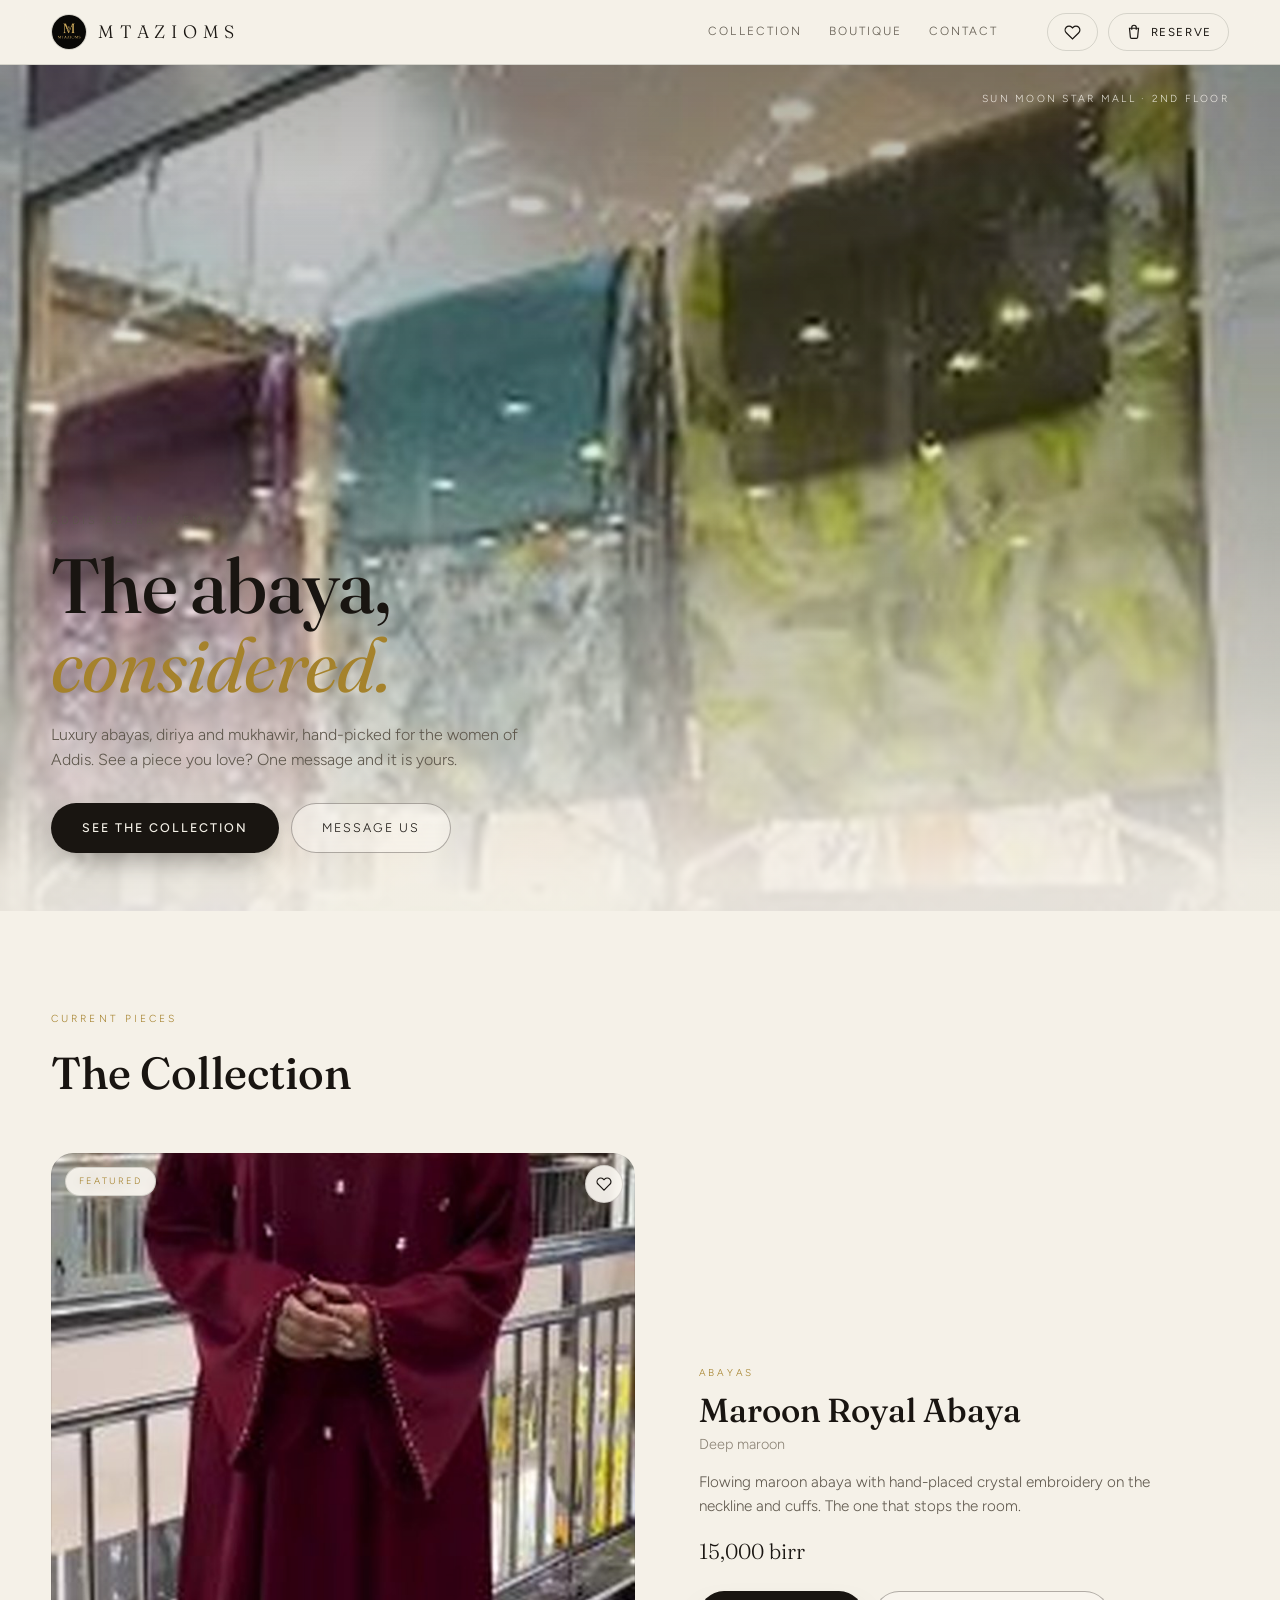
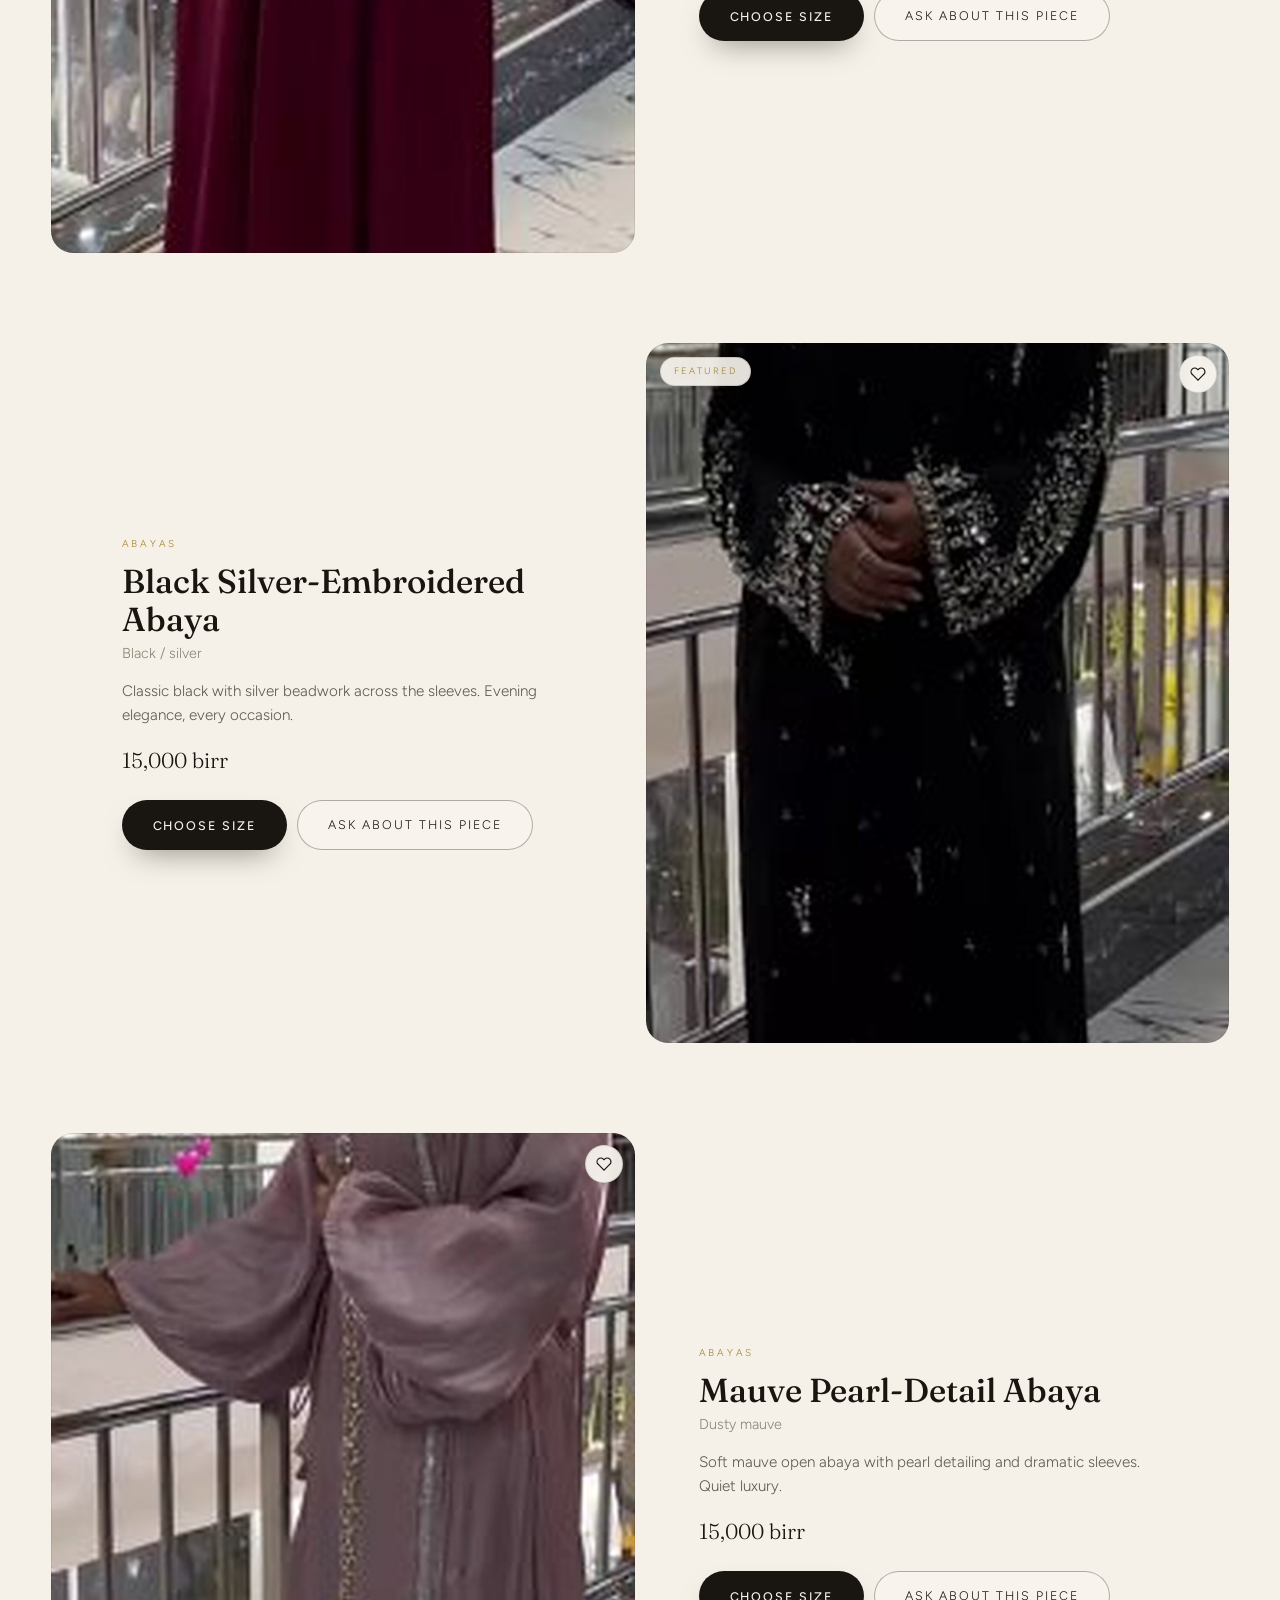
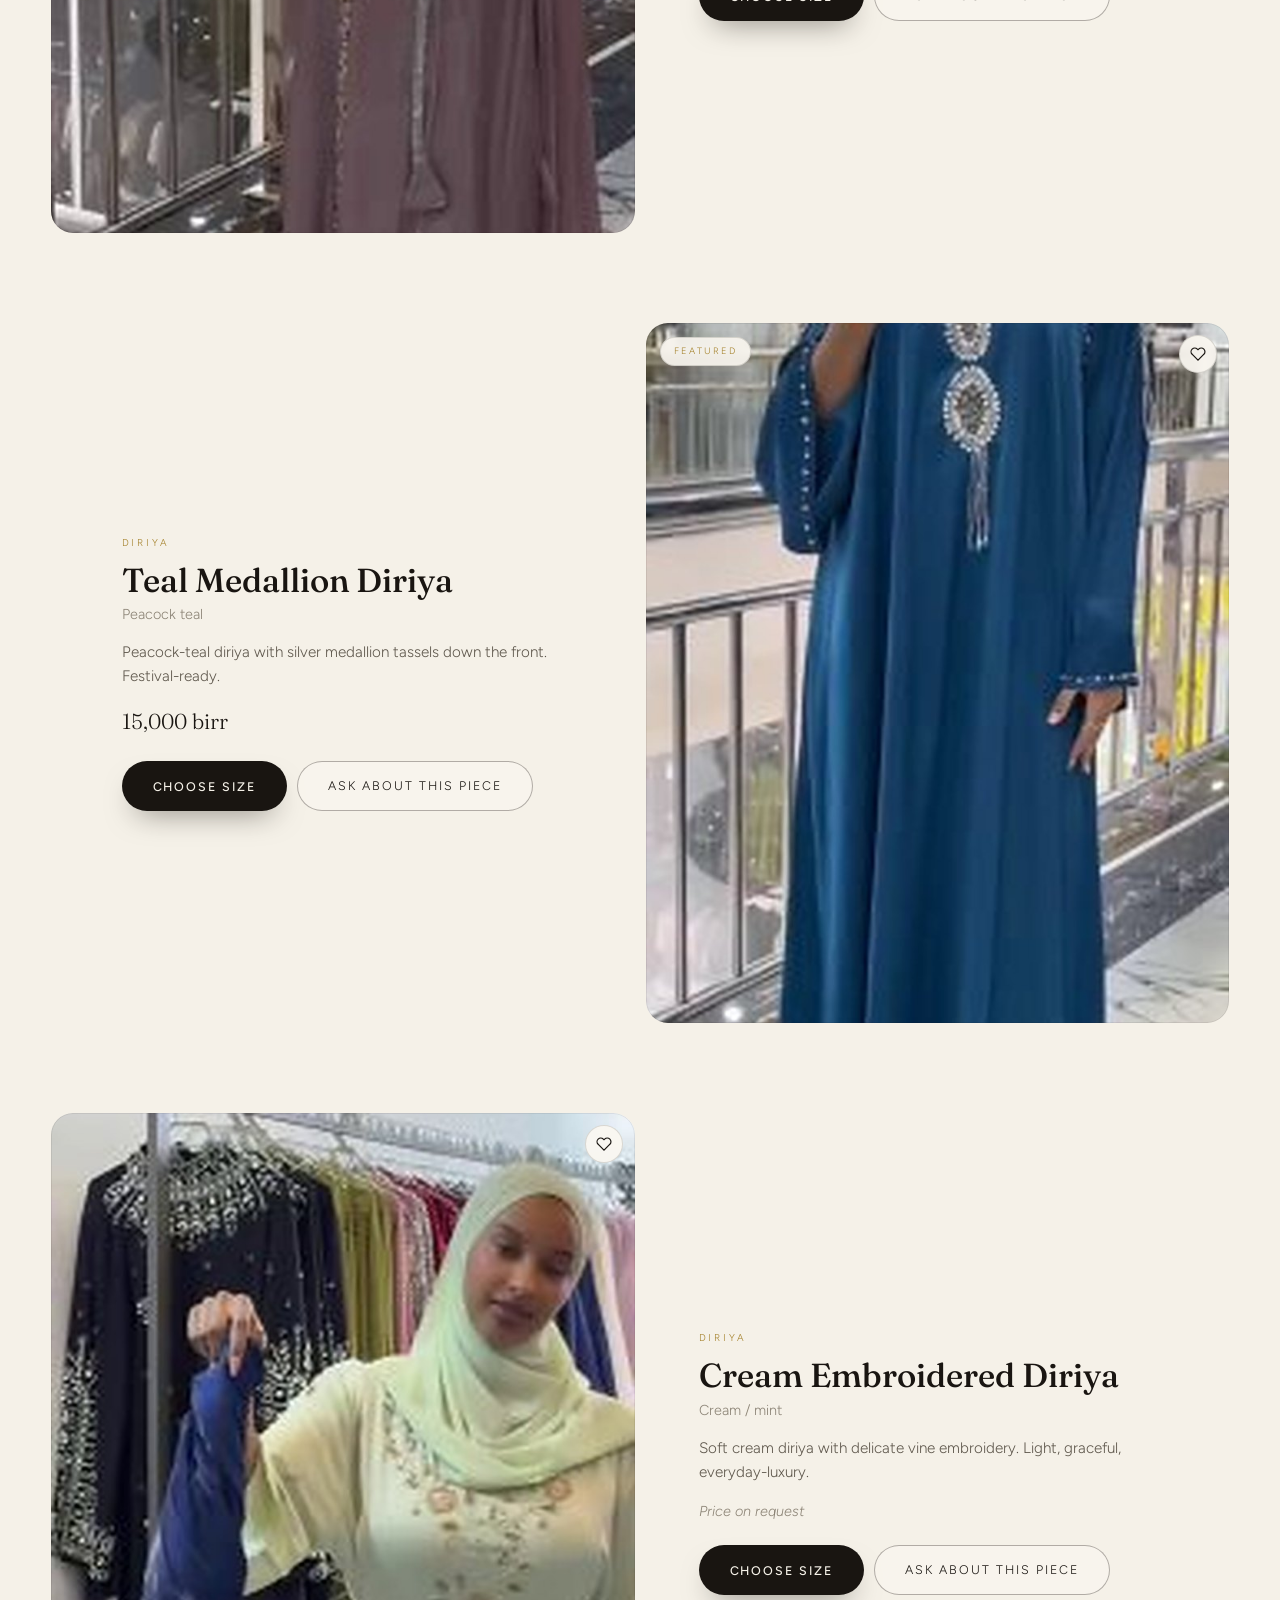
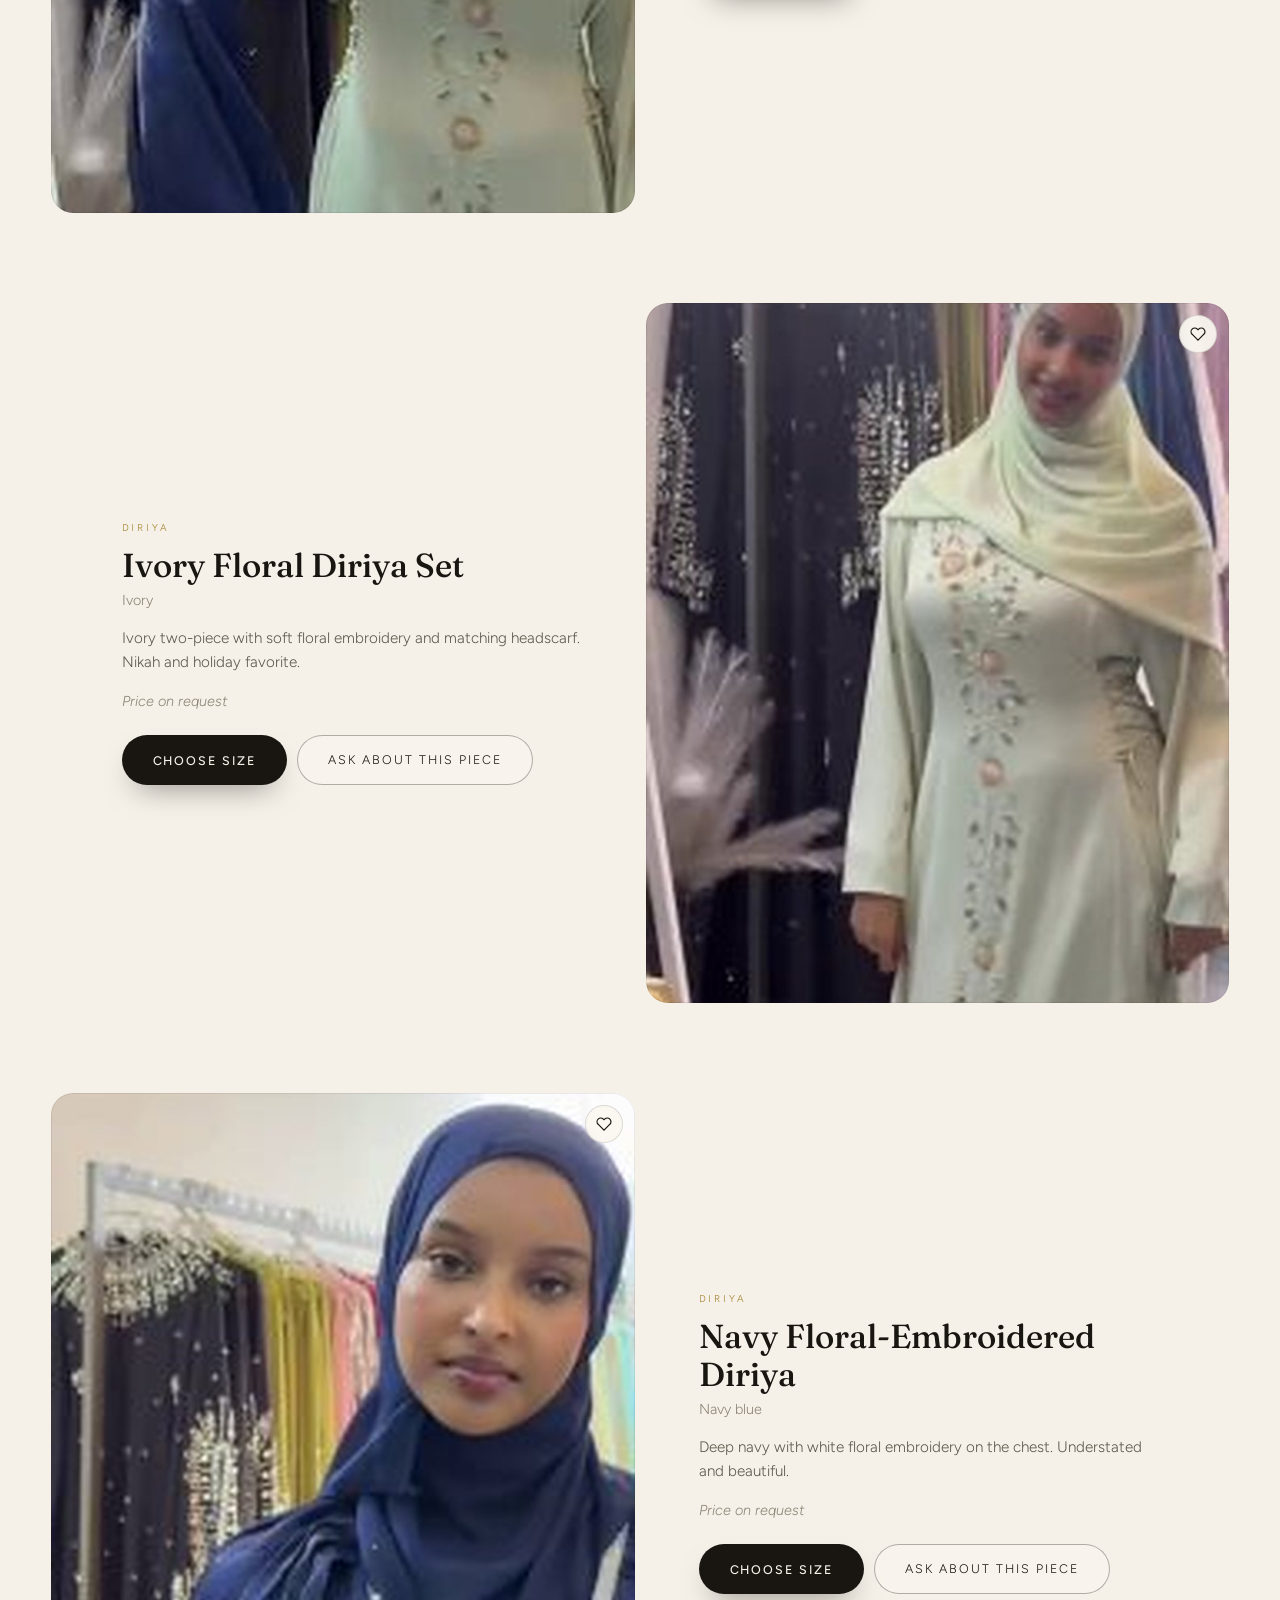
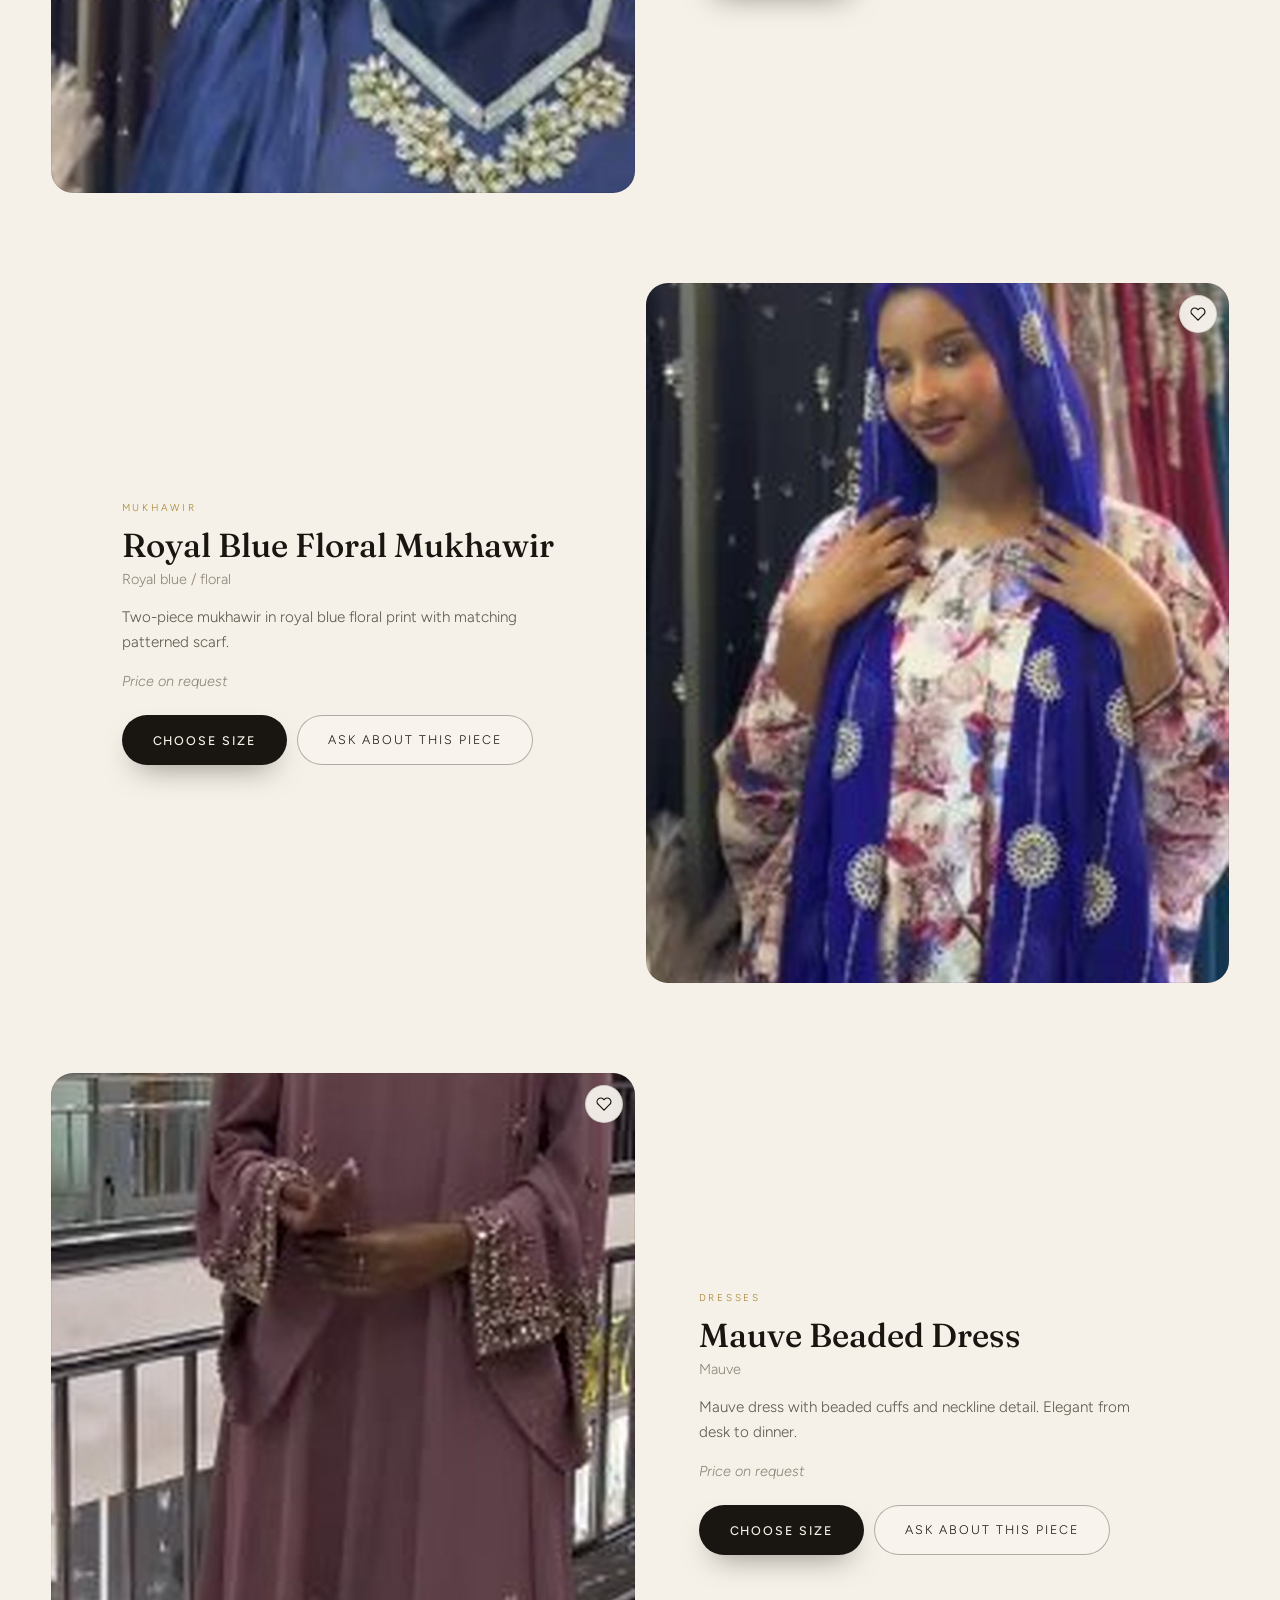
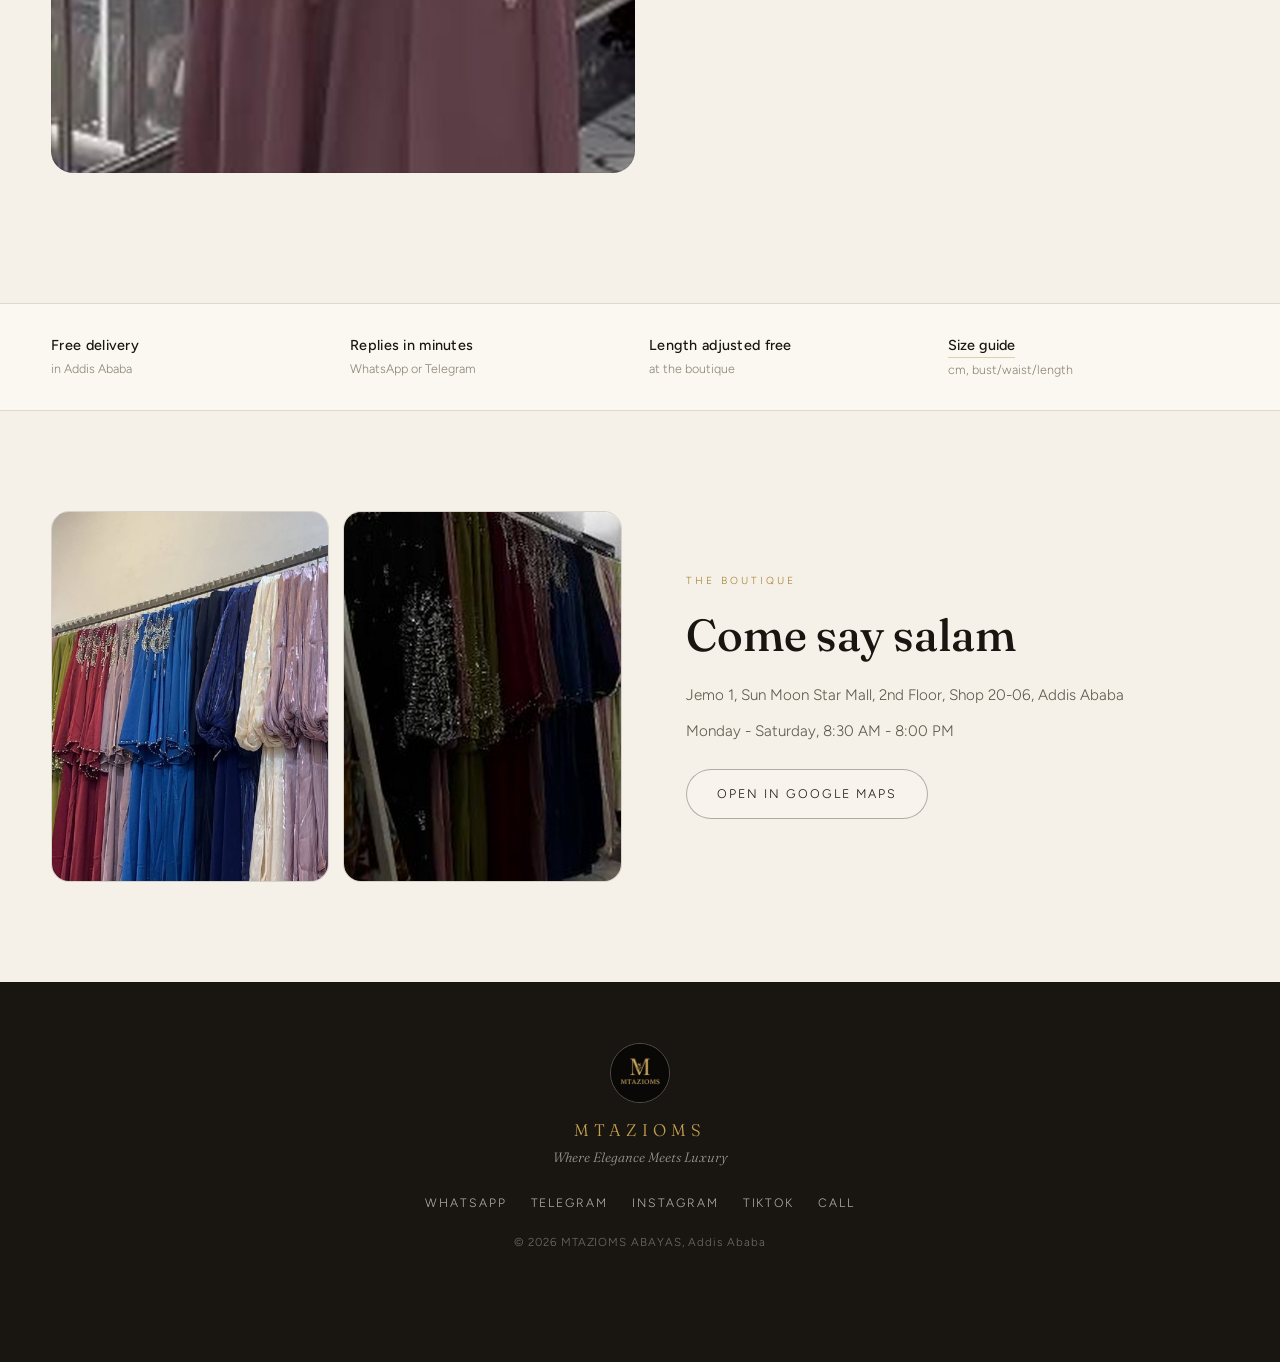
==== commit 920ed806: "Gallery edition: from-scratch rebuild. Light ivory system, vertical editorial panels, inline size ch" ====
--- a/index.html
+++ b/index.html
@@ -4,216 +4,148 @@
 <meta charset="UTF-8">
 <meta name="viewport" content="width=device-width, initial-scale=1.0">
 <title>MTAZIOMS | Luxury Abayas &amp; Diriya, Addis Ababa</title>
-<meta name="description" content="MTAZIOMS sells luxury abayas, diriya, mukhawir and dresses in Addis Ababa. Browse the lookbook, send your order on WhatsApp or Telegram. Free delivery in Addis. Jemo 1, Sun Moon Star Mall.">
+<meta name="description" content="MTAZIOMS sells luxury abayas, diriya, mukhawir and dresses in Addis Ababa. Reserve on WhatsApp or Telegram. Free delivery in Addis. Jemo 1, Sun Moon Star Mall.">
 <meta property="og:title" content="MTAZIOMS | Where Elegance Meets Luxury">
-<meta property="og:description" content="Luxury abayas & diriya in Addis Ababa. Order by WhatsApp or Telegram. Free delivery in Addis.">
+<meta property="og:description" content="Luxury abayas & diriya in Addis Ababa. Reserve on WhatsApp or Telegram. Free delivery in Addis.">
 <meta property="og:image" content="assets/img/og-image.jpg">
 <meta property="og:type" content="website">
 <link rel="icon" type="image/png" href="assets/img/favicon.png">
 <link rel="preconnect" href="https://fonts.googleapis.com">
 <link rel="preconnect" href="https://fonts.gstatic.com" crossorigin>
-<link href="https://fonts.googleapis.com/css2?family=Cormorant+Garamond:ital,wght@0,500;0,600;0,700;1,500;1,600&family=Jost:wght@300;400;500;600&display=swap" rel="stylesheet">
+<link href="https://fonts.googleapis.com/css2?family=Fraunces:ital,opsz,wght@0,9..144,400;0,9..144,500;0,9..144,600;1,9..144,400;1,9..144,500&family=Figtree:wght@300;400;500;600&display=swap" rel="stylesheet">
 <link rel="stylesheet" href="assets/css/style.css">
 </head>
 <body>
 
-<div class="grain" aria-hidden="true"></div>
-
-<header class="topbar">
-  <div class="wrap topbar-in">
-    <a class="brand" href="#top">
-      <img src="assets/img/logo.jpg" alt="MTAZIOMS logo" class="brand-logo">
-      <span class="brand-name">MTAZIOMS</span>
-    </a>
-    <nav class="topnav">
-      <a href="#lookbook">Lookbook</a>
-      <a href="#visit">Visit</a>
-      <a href="#contact">Contact</a>
-    </nav>
-    <button id="favBtn" class="cart-btn" aria-label="Show saved pieces">
-      <svg width="17" height="17" viewBox="0 0 24 24" fill="none" stroke="currentColor" stroke-width="1.6"><path d="M20.8 4.6a5.5 5.5 0 0 0-7.8 0L12 5.6l-1-1a5.5 5.5 0 0 0-7.8 7.8l1 1L12 21.2l7.8-7.8 1-1a5.5 5.5 0 0 0 0-7.8z"/></svg>
-      <span>Saved</span>
-      <span id="favCount" class="cart-count" hidden>0</span>
+<header class="topbar" id="topbar">
+  <a class="brand" href="#top">
+    <img src="assets/img/logo.jpg" alt="MTAZIOMS logo" class="brand-logo">
+    <span class="brand-name">MTAZIOMS</span>
+  </a>
+  <nav class="topnav">
+    <a href="#collection">Collection</a>
+    <a href="#boutique">Boutique</a>
+    <a href="#contact">Contact</a>
+  </nav>
+  <div class="top-actions">
+    <button id="favBtn" class="icon-btn" aria-label="Show saved pieces">
+      <svg width="17" height="17" viewBox="0 0 24 24" fill="none" stroke="currentColor" stroke-width="1.7"><path d="M20.8 4.6a5.5 5.5 0 0 0-7.8 0L12 5.6l-1-1a5.5 5.5 0 0 0-7.8 7.8l1 1L12 21.2l7.8-7.8 1-1a5.5 5.5 0 0 0 0-7.8z"/></svg>
+      <span id="favCount" class="count" hidden>0</span>
     </button>
-    <button id="cartBtn" class="cart-btn" aria-label="Open order bag">
-      <svg width="19" height="19" viewBox="0 0 24 24" fill="none" stroke="currentColor" stroke-width="1.5"><path d="M6 7h12l-1.2 12.2a1.5 1.5 0 0 1-1.5 1.3H8.7a1.5 1.5 0 0 1-1.5-1.3L6 7z"/><path d="M9 9V6a3 3 0 0 1 6 0v3"/></svg>
-      <span>Bag</span>
-      <span id="cartCount" class="cart-count" hidden>0</span>
+    <button id="cartBtn" class="icon-btn" aria-label="Open reserve list">
+      <svg width="18" height="18" viewBox="0 0 24 24" fill="none" stroke="currentColor" stroke-width="1.6"><path d="M6 7h12l-1.2 12.2a1.5 1.5 0 0 1-1.5 1.3H8.7a1.5 1.5 0 0 1-1.5-1.3L6 7z"/><path d="M9 9V6a3 3 0 0 1 6 0v3"/></svg>
+      <span>Reserve</span>
+      <span id="cartCount" class="count" hidden>0</span>
     </button>
   </div>
 </header>
 
-<!-- HERO: editorial split. Type block left, full-height photo right, gold rule anchor. -->
+<!-- HERO: full-bleed storefront, single confident line -->
 <section id="top" class="hero">
-  <div class="hero-type">
-    <p class="hero-eyebrow hero-rise">Addis Ababa · Jemo 1</p>
-    <h1 class="hero-title">
-      <span class="hero-line hero-rise d1">Dress like</span>
-      <span class="hero-line hero-rise d2">it <em>matters.</em></span>
-    </h1>
-    <p class="hero-sub hero-rise d3">Luxury abayas, diriya and mukhawir, hand-picked for the women of Addis. Free delivery in the city.</p>
-    <div class="hero-cta hero-rise d4">
-      <a class="btn btn-gold" href="#lookbook">View the Lookbook</a>
-      <a class="btn btn-quiet" id="heroWhatsApp" href="#" target="_blank" rel="noopener">Order on WhatsApp</a>
+  <div class="hero-media"></div>
+  <div class="hero-veil"></div>
+  <div class="hero-copy">
+    <p class="hero-eyebrow">Addis Ababa &middot; Jemo 1</p>
+    <h1 class="hero-title">The abaya,<br><em>considered.</em></h1>
+    <p class="hero-sub">Luxury abayas, diriya and mukhawir, hand-picked for the women of Addis. See a piece you love? One message and it is yours.</p>
+    <div class="hero-cta">
+      <a class="btn btn-ink" href="#collection">See the collection</a>
+      <a class="btn btn-line" id="heroWhatsApp" href="#" target="_blank" rel="noopener">Message us</a>
     </div>
   </div>
-  <div class="hero-photo" role="img" aria-label="The MTAZIOMS boutique collection">
-    <div class="hero-photo-inner"></div>
-    <p class="hero-photo-cap hero-rise d3">The boutique · Sun Moon Star Mall</p>
+  <p class="hero-cap">Sun Moon Star Mall &middot; 2nd floor</p>
+</section>
+
+<!-- COLLECTION: vertical gallery panels -->
+<section id="collection" class="collection">
+  <div class="coll-head">
+    <p class="sec-eyebrow">Current pieces</p>
+    <div class="coll-head-row">
+      <h2 class="sec-title">The Collection</h2>
+      <button id="favChip" class="chip" hidden>&#9825; Saved</button>
+    </div>
+  </div>
+  <p id="emptyMsg" class="empty" hidden>Nothing here yet. Try clearing the saved filter.</p>
+  <div id="gallery" class="gallery"></div>
+</section>
+
+<!-- SERVICE STRIP -->
+<section class="assure">
+  <div class="assure-in">
+    <div><b>Free delivery</b><span>in Addis Ababa</span></div>
+    <div><b>Replies in minutes</b><span>WhatsApp or Telegram</span></div>
+    <div><b>Length adjusted free</b><span>at the boutique</span></div>
+    <div><button id="sizeGuideBtn" class="assure-link">Size guide</button><span>cm, bust/waist/length</span></div>
   </div>
 </section>
 
-<!-- MANIFESTO: one statement, huge serif. -->
-<section class="manifesto">
-  <div class="wrap">
-    <p class="manifesto-line reveal">Elegance is not loud.<br><em>It is exact.</em></p>
-    <div class="manifesto-meta reveal">
-      <span>Est. in Addis Ababa</span>
-      <span>Hand-picked fabrics</span>
-      <span>One boutique, one standard</span>
-    </div>
+<!-- BOUTIQUE -->
+<section id="boutique" class="boutique">
+  <div class="boutique-photos">
+    <img src="assets/img/store-collection.jpg" alt="Inside the MTAZIOMS boutique" loading="lazy">
+    <img src="assets/img/store-rack.jpg" alt="The collection rack" loading="lazy">
   </div>
-</section>
-
-<!-- LOOKBOOK: horizontal scroll rail of pieces. -->
-<section id="lookbook" class="lookbook">
-  <div class="wrap lookbook-head">
-    <div>
-      <p class="sec-eyebrow">The Collection</p>
-      <h2 class="sec-title">Lookbook</h2>
-    </div>
-    <div class="filters">
-      <div class="filters-row">
-        <div id="catFilters" class="cat-filters"></div>
-        <button id="favChip" class="cat-btn fav-chip" hidden>&#9825; Saved</button>
-      </div>
-      <input id="searchBox" class="search-box" type="search" placeholder="Search a color, a style...">
-    </div>
-  </div>
-  <p id="emptyMsg" class="empty" hidden>Nothing matches that search. Try another color or style.</p>
-  <div class="rail-wrap">
-    <div id="rail" class="rail"></div>
-  </div>
-  <div class="rail-nav wrap">
-    <button class="rail-arrow" id="railPrev" aria-label="Scroll back"><svg width="18" height="18" viewBox="0 0 24 24" fill="none" stroke="currentColor" stroke-width="1.6"><path d="M15 18l-6-6 6-6"/></svg></button>
-    <button class="rail-arrow" id="railNext" aria-label="Scroll forward"><svg width="18" height="18" viewBox="0 0 24 24" fill="none" stroke="currentColor" stroke-width="1.6"><path d="M9 6l6 6-6 6"/></svg></button>
-  </div>
-  <p class="rail-hint wrap">Scroll sideways. Tap a piece to order.</p>
-</section>
-
-<!-- STRIP -->
-<section class="strip">
-  <div class="wrap strip-in">
-    <span>Free delivery in Addis Ababa</span>
-    <span class="strip-dot">·</span>
-    <span>Order in one tap, no account</span>
-    <span class="strip-dot">·</span>
-    <span>Replies in minutes</span>
-    <span class="strip-dot">·</span>
-    <button class="strip-link" id="sizeGuideBtn" type="button">Size guide</button>
-  </div>
-</section>
-
-<!-- VISIT -->
-<section id="visit" class="visit">
-  <div class="wrap visit-in">
-    <div class="visit-photos reveal">
-      <img src="assets/img/store-collection.jpg" alt="Inside the MTAZIOMS store" loading="lazy">
-      <img src="assets/img/store-rack.jpg" alt="The collection rack" loading="lazy">
-    </div>
-    <div class="visit-info reveal">
-      <p class="sec-eyebrow">The Boutique</p>
-      <h2 class="sec-title">Visit us</h2>
-      <p class="visit-line" id="visitAddress"></p>
-      <p class="visit-line" id="visitHours"></p>
-      <a class="btn btn-quiet" id="mapsLink" href="#" target="_blank" rel="noopener">Open in Google Maps</a>
-    </div>
+  <div class="boutique-info">
+    <p class="sec-eyebrow">The boutique</p>
+    <h2 class="sec-title">Come say salam</h2>
+    <p class="boutique-line" id="visitAddress"></p>
+    <p class="boutique-line" id="visitHours"></p>
+    <a class="btn btn-line" id="mapsLink" href="#" target="_blank" rel="noopener">Open in Google Maps</a>
   </div>
 </section>
 
 <footer id="contact" class="footer">
-  <div class="wrap footer-in">
-    <img src="assets/img/logo.jpg" alt="" class="footer-logo">
-    <p class="footer-name">MTAZIOMS</p>
-    <p class="footer-tag">Where Elegance Meets Luxury</p>
-    <div class="footer-links">
-      <a id="fWhatsApp" href="#" target="_blank" rel="noopener">WhatsApp</a>
-      <a id="fTelegram" href="#" target="_blank" rel="noopener">Telegram</a>
-      <a id="fInstagram" href="#" target="_blank" rel="noopener">Instagram</a>
-      <a id="fTikTok" href="#" target="_blank" rel="noopener">TikTok</a>
-      <a id="fPhone" href="#">Call</a>
-    </div>
-    <p class="footer-copy">&copy; <span id="year"></span> MTAZIOMS ABAYAS, Addis Ababa</p>
+  <img src="assets/img/logo.jpg" alt="" class="footer-logo">
+  <p class="footer-name">MTAZIOMS</p>
+  <p class="footer-tag">Where Elegance Meets Luxury</p>
+  <div class="footer-links">
+    <a id="fWhatsApp" href="#" target="_blank" rel="noopener">WhatsApp</a>
+    <a id="fTelegram" href="#" target="_blank" rel="noopener">Telegram</a>
+    <a id="fInstagram" href="#" target="_blank" rel="noopener">Instagram</a>
+    <a id="fTikTok" href="#" target="_blank" rel="noopener">TikTok</a>
+    <a id="fPhone" href="#">Call</a>
   </div>
+  <p class="footer-copy">&copy; <span id="year"></span> MTAZIOMS ABAYAS, Addis Ababa</p>
 </footer>
 
-<!-- QUICK VIEW: right flyout panel. -->
-<div id="qv" class="qv">
-  <div class="qv-backdrop" data-closeqv></div>
-  <aside class="qv-panel" role="dialog" aria-modal="true" aria-label="Product quick view">
-    <button class="qv-close" data-closeqv aria-label="Close">&#10005;</button>
-    <div class="qv-media">
-      <img id="qvImg" src="" alt="">
-      <button class="qv-nav prev" id="qvPrev" aria-label="Previous piece"><svg width="18" height="18" viewBox="0 0 24 24" fill="none" stroke="currentColor" stroke-width="1.6"><path d="M15 18l-6-6 6-6"/></svg></button>
-      <button class="qv-nav next" id="qvNext" aria-label="Next piece"><svg width="18" height="18" viewBox="0 0 24 24" fill="none" stroke="currentColor" stroke-width="1.6"><path d="M9 6l6 6-6 6"/></svg></button>
+<!-- RESERVE LIST (bag sheet) -->
+<div id="cart" class="sheet">
+  <div class="sheet-backdrop" data-closecart></div>
+  <div class="sheet-panel">
+    <div class="sheet-head">
+      <h3>Your reserve list</h3>
+      <button class="x-btn" data-closecart aria-label="Close">&#10005;</button>
     </div>
-    <div class="qv-info">
-      <p class="qv-cat" id="qvCat"></p>
-      <h3 class="qv-name" id="qvName"></h3>
-      <p class="qv-color" id="qvColor"></p>
-      <p class="qv-desc" id="qvDesc"></p>
-      <p class="qv-price" id="qvPrice"></p>
-      <span class="qv-stock" id="qvStockBadge" hidden>Sold out</span>
-      <div class="qv-sizes" id="qvSizes"></div>
-      <div class="qv-actions">
-        <button id="qvAdd" class="btn btn-gold">Add to Bag</button>
-        <a id="qvDirect" class="btn btn-quiet" href="#" target="_blank" rel="noopener">Ask about this piece</a>
-      </div>
-      <p class="qv-note">Confirming stock takes one message. We reply fast.</p>
-    </div>
-  </aside>
-</div>
-
-<!-- BAG drawer. -->
-<div id="cart" class="cart">
-  <div class="cart-backdrop" data-closecart></div>
-  <div class="cart-panel">
-    <div class="cart-head">
-      <h3>Your Bag</h3>
-      <button class="qv-close" data-closecart aria-label="Close">&#10005;</button>
-    </div>
-    <div id="cartItems" class="cart-items"></div>
-    <p id="cartEmpty" class="cart-empty">Your bag is empty. Tap a piece you love and add it.</p>
-    <div class="cart-form">
+    <div id="cartItems" class="sheet-items"></div>
+    <p id="cartEmpty" class="sheet-empty">Nothing reserved yet. Tap a piece you love, choose a size, and it lands here.</p>
+    <div class="sheet-form">
       <p class="form-eyebrow">Delivery details</p>
       <div class="order-summary" id="orderSummary" hidden>
         <span class="os-count" id="osCount"></span>
         <span class="os-total" id="osTotal"></span>
       </div>
       <div class="field">
-        <svg class="field-icon" width="16" height="16" viewBox="0 0 24 24" fill="none" stroke="currentColor" stroke-width="1.6"><circle cx="12" cy="8" r="4"/><path d="M4 20c0-4 3.6-6 8-6s8 2 8 6"/></svg>
         <label class="field-label" for="cartName">Your name</label>
-        <input id="cartName" class="cart-input" placeholder="Your name" autocomplete="name">
+        <input id="cartName" class="field-input" placeholder="Your name" autocomplete="name">
       </div>
       <div class="field">
-        <svg class="field-icon" width="16" height="16" viewBox="0 0 24 24" fill="none" stroke="currentColor" stroke-width="1.6"><path d="M12 21s-7-5.5-7-11a7 7 0 0 1 14 0c0 5.5-7 11-7 11z"/><circle cx="12" cy="10" r="2.5"/></svg>
         <label class="field-label" for="cartNote">Delivery area / notes</label>
-        <input id="cartNote" class="cart-input" placeholder="Delivery area / notes">
+        <input id="cartNote" class="field-input" placeholder="Delivery area / notes">
       </div>
       <p class="field-hint">Popular:</p>
       <div class="area-pills" id="areaPills"></div>
-      <div class="cart-foot">
-        <a id="cartSendWA" class="btn btn-gold" href="#" target="_blank" rel="noopener"><svg width="17" height="17" viewBox="0 0 24 24" fill="currentColor"><path d="M12 2a10 10 0 0 0-8.6 15.1L2 22l5-1.3A10 10 0 1 0 12 2zm0 18.2c-1.5 0-3-.4-4.3-1.2l-.3-.2-3 .8.8-2.9-.2-.3A8.2 8.2 0 1 1 12 20.2zm4.6-6.1c-.3-.1-1.5-.7-1.7-.8-.2-.1-.4-.1-.6.1l-.8 1c-.1.2-.3.2-.5.1a6.7 6.7 0 0 1-3.3-2.9c-.3-.4 0-.5.1-.7l.4-.5c.1-.2.2-.3.3-.5v-.5L9.3 7.7c-.2-.5-.4-.4-.6-.4h-.5c-.2 0-.5.1-.7.3-.9.9-1.1 2-0.8 3.1.4 1.5 1.4 2.9 2.6 4 1.5 1.4 3.3 2.2 4.9 2.2.9 0 1.8-.4 2.4-1 .3-.4.5-.9.4-1.4 0-.2-.2-.3-.4-.4z"/></svg><span>Send Order on WhatsApp</span></a>
-        <a id="cartSendTG" class="btn btn-quiet" href="#" target="_blank" rel="noopener"><svg width="16" height="16" viewBox="0 0 24 24" fill="currentColor"><path d="M21.9 4.6c.2-1-.7-1.5-1.6-1.2L2.7 10.2c-1 .4-1 1.5-.1 1.8l4.5 1.4 1.7 5.3c.3.8 1.1.9 1.6.4l2.4-2.3 4.6 3.4c.8.5 1.8.2 2-.9l2.5-14.7zM8.6 13.1l9.7-6.2c.4-.3.8.2.5.5l-8 7.4-.3 3.3-1.9-5z"/></svg><span>Send on Telegram</span></a>
+      <div class="sheet-actions">
+        <a id="cartSendWA" class="btn btn-wa" href="#" target="_blank" rel="noopener"><svg width="17" height="17" viewBox="0 0 24 24" fill="currentColor"><path d="M12 2a10 10 0 0 0-8.6 15.1L2 22l5-1.3A10 10 0 1 0 12 2zm0 18.2c-1.5 0-3-.4-4.3-1.2l-.3-.2-3 .8.8-2.9-.2-.3A8.2 8.2 0 1 1 12 20.2zm4.6-6.1c-.3-.1-1.5-.7-1.7-.8-.2-.1-.4-.1-.6.1l-.8 1c-.1.2-.3.2-.5.1a6.7 6.7 0 0 1-3.3-2.9c-.3-.4 0-.5.1-.7l.4-.5c.1-.2.2-.3.3-.5v-.5L9.3 7.7c-.2-.5-.4-.4-.6-.4h-.5c-.2 0-.5.1-.7.3-.9.9-1.1 2-.8 3.1.4 1.5 1.4 2.9 2.6 4 1.5 1.4 3.3 2.2 4.9 2.2.9 0 1.8-.4 2.4-1 .3-.4.5-.9.4-1.4 0-.2-.2-.3-.4-.4z"/></svg><span>Send on WhatsApp</span></a>
+        <a id="cartSendTG" class="btn btn-line" href="#" target="_blank" rel="noopener"><svg width="16" height="16" viewBox="0 0 24 24" fill="currentColor"><path d="M21.9 4.6c.2-1-.7-1.5-1.6-1.2L2.7 10.2c-1 .4-1 1.5-.1 1.8l4.5 1.4 1.7 5.3c.3.8 1.1.9 1.6.4l2.4-2.3 4.6 3.4c.8.5 1.8.2 2-.9l2.5-14.7zM8.6 13.1l9.7-6.2c.4-.3.8.2.5.5l-8 7.4-.3 3.3-1.9-5z"/></svg><span>Send on Telegram</span></a>
         <button id="cartCopy" class="copy-order" type="button">Copy order text instead</button>
       </div>
     </div>
   </div>
 </div>
 
-<!-- size guide -->
+<!-- SIZE GUIDE -->
 <dialog id="sizeGuide" class="size-guide">
-  <button class="qv-close" id="sgClose" aria-label="Close">&#10005;</button>
+  <button class="x-btn" id="sgClose" aria-label="Close">&#10005;</button>
   <p class="sec-eyebrow">Fit</p>
   <h3 class="sg-title">Size guide</h3>
   <table class="sg-table">
@@ -226,13 +158,24 @@
       <tr><td>XXL</td><td>110-116</td><td>92-97</td><td>143</td></tr>
     </tbody>
   </table>
-  <p class="sg-note">Measurements in centimeters. Between sizes? Take the bigger one, or send us your measurements on WhatsApp and we will advise. Length can be adjusted free of charge at the boutique.</p>
+  <p class="sg-note">Measurements in centimeters. Between sizes? Take the bigger one, or send us your measurements on WhatsApp and we will advise. Length is adjusted free of charge at the boutique.</p>
 </dialog>
 
-<!-- floating WhatsApp -->
+<!-- FLOATING WHATSAPP -->
 <a id="floatWA" class="wa-float" href="#" target="_blank" rel="noopener" aria-label="Chat on WhatsApp">
   <svg width="26" height="26" viewBox="0 0 24 24" fill="currentColor"><path d="M12 2a10 10 0 0 0-8.6 15.1L2 22l5-1.3A10 10 0 1 0 12 2zm0 18.2c-1.5 0-3-.4-4.3-1.2l-.3-.2-3 .8.8-2.9-.2-.3A8.2 8.2 0 1 1 12 20.2zm4.6-6.1c-.3-.1-1.5-.7-1.7-.8-.2-.1-.4-.1-.6.1l-.8 1c-.1.2-.3.2-.5.1a6.7 6.7 0 0 1-3.3-2.9c-.3-.4 0-.5.1-.7l.4-.5c.1-.2.2-.3.3-.5v-.5L9.3 7.7c-.2-.5-.4-.4-.6-.4h-.5c-.2 0-.5.1-.7.3-.9.9-1.1 2-.8 3.1.4 1.5 1.4 2.9 2.6 4 1.5 1.4 3.3 2.2 4.9 2.2.9 0 1.8-.4 2.4-1 .3-.4.5-.9.4-1.4 0-.2-.2-.3-.4-.4z"/></svg>
 </a>
+
+<!-- MOBILE DOCK -->
+<div class="dock" id="dock">
+  <button id="dockFav" class="dock-btn">
+    <svg width="18" height="18" viewBox="0 0 24 24" fill="none" stroke="currentColor" stroke-width="1.7"><path d="M20.8 4.6a5.5 5.5 0 0 0-7.8 0L12 5.6l-1-1a5.5 5.5 0 0 0-7.8 7.8l1 1L12 21.2l7.8-7.8 1-1a5.5 5.5 0 0 0 0-7.8z"/></svg>
+    Saved<span id="dockFavN" class="dock-n" hidden>0</span>
+  </button>
+  <button id="dockCart" class="dock-btn dock-main">
+    Reserve<span id="dockCartN" class="dock-n" hidden>0</span>
+  </button>
+</div>
 
 <div id="toast" class="toast" role="status" aria-live="polite"></div>
 
--- a/assets/css/style.css
+++ b/assets/css/style.css
@@ -1,308 +1,266 @@
-/* MTAZIOMS rebuild. Editorial lookbook architecture. Black / ivory / gold.
+/* MTAZIOMS — gallery edition. Ivory paper, ink type, brass detail.
    Motion: transform+opacity only, exits faster than enters, hovers gated, reduced-motion honored. */
 :root {
-  --black: #0a0908;
-  --coal: #12100c;
-  --panel: #171410;
-  --gold: #c9a227;
-  --gold-soft: #d9bc5e;
-  --gold-faint: rgba(201,162,39,.35);
-  --ivory: #f4efe4;
-  --mist: #a99f8c;
-  --hairline: rgba(201,162,39,.16);
-  --serif: 'Cormorant Garamond', Georgia, serif;
-  --sans: 'Jost', 'Segoe UI', sans-serif;
+  --paper: #f5f1e8;
+  --paper-2: #efe9dc;
+  --panel: #fbf8f1;
+  --ink: #191511;
+  --ink-soft: #5d564b;
+  --mist: #8b8375;
+  --brass: #a5822c;
+  --brass-soft: #c3a04e;
+  --brass-faint: rgba(165,130,44,.35);
+  --hairline: rgba(25,21,17,.14);
+  --serif: 'Fraunces', Georgia, serif;
+  --sans: 'Figtree', 'Segoe UI', sans-serif;
   --ease-out: cubic-bezier(.23,1,.32,1);
-  --ease-drawer: cubic-bezier(.32,.72,0,1);
+  --ease-sheet: cubic-bezier(.32,.72,0,1);
 }
 * { margin: 0; padding: 0; box-sizing: border-box; }
 [hidden] { display: none !important; }
 html { scroll-behavior: smooth; }
-body { background: var(--black); color: var(--ivory); font-family: var(--sans); font-weight: 300; line-height: 1.65; -webkit-font-smoothing: antialiased; overflow-x: hidden; }
+body { background: var(--paper); color: var(--ink); font-family: var(--sans); font-weight: 300; line-height: 1.6; -webkit-font-smoothing: antialiased; overflow-x: hidden; }
 img { display: block; max-width: 100%; }
 a { color: inherit; text-decoration: none; }
-a:focus-visible, button:focus-visible, input:focus-visible { outline: 2px solid var(--gold); outline-offset: 2px; }
-::selection { background: rgba(201,162,39,.35); color: var(--ivory); }
-.wrap { width: min(1220px, 92%); margin: 0 auto; }
-
-.grain { position: fixed; inset: 0; z-index: 80; pointer-events: none; opacity: .05;
-  background-image: url("data:image/svg+xml,%3Csvg xmlns='http://www.w3.org/2000/svg' width='160' height='160'%3E%3Cfilter id='n'%3E%3CfeTurbulence type='fractalNoise' baseFrequency='0.9' numOctaves='2'/%3E%3C/filter%3E%3Crect width='160' height='160' filter='url(%23n)' opacity='0.5'/%3E%3C/svg%3E"); }
-
-.reveal { opacity: 0; transform: translateY(30px); transition: opacity .9s var(--ease-out), transform .9s var(--ease-out); }
-.reveal.in { opacity: 1; transform: translateY(0); }
+a:focus-visible, button:focus-visible, input:focus-visible { outline: 2px solid var(--brass); outline-offset: 2px; }
+::selection { background: rgba(165,130,44,.28); color: var(--ink); }
+body.sheet-open { overflow: hidden; }
 
 /* ---------- topbar ---------- */
-.topbar { position: sticky; top: 0; z-index: 60; background: rgba(10,9,8,.78); backdrop-filter: blur(14px); border-bottom: 1px solid var(--hairline); }
-.topbar-in { display: flex; align-items: center; gap: 26px; padding: 15px 0; }
+.topbar { position: sticky; top: 0; z-index: 60; display: flex; align-items: center; gap: 22px; padding: 13px 4vw; background: rgba(245,241,232,.86); backdrop-filter: blur(12px); border-bottom: 1px solid var(--hairline); }
 .brand { display: flex; align-items: center; gap: 11px; }
-.brand-logo { width: 38px; height: 38px; border-radius: 50%; border: 1px solid var(--hairline); }
-.brand-name { font-family: var(--serif); font-size: 1.22rem; letter-spacing: .35em; color: var(--gold-soft); }
-.topnav { display: flex; gap: 30px; margin-left: auto; font-size: .78rem; letter-spacing: .2em; text-transform: uppercase; color: var(--mist); }
-.topnav a { position: relative; padding: 4px 0; transition: color .25s var(--ease-out); }
-.topnav a::after { content: ""; position: absolute; left: 0; bottom: 0; width: 100%; height: 1px; background: var(--gold); transform: scaleX(0); transform-origin: right; transition: transform .4s var(--ease-out); }
-.topnav a:hover { color: var(--gold-soft); }
-.topnav a:hover::after { transform: scaleX(1); transform-origin: left; }
-.cart-btn { position: relative; display: flex; align-items: center; gap: 8px; background: none; border: 1px solid var(--hairline); color: var(--ivory); padding: 9px 18px; border-radius: 999px; font-family: inherit; font-size: .74rem; letter-spacing: .16em; text-transform: uppercase; cursor: pointer; transition: border-color .25s var(--ease-out), color .25s var(--ease-out), transform .12s var(--ease-out); }
-.cart-btn:hover { border-color: var(--gold); color: var(--gold-soft); }
-.cart-btn:active { transform: scale(.96); }
-.cart-count { position: absolute; top: -6px; right: -6px; background: var(--gold); color: #171204; font-size: .66rem; font-weight: 600; min-width: 18px; height: 18px; border-radius: 999px; display: grid; place-items: center; padding: 0 4px; }
-
-/* ---------- hero: editorial split ---------- */
-.hero { display: grid; grid-template-columns: 1.05fr 1fr; min-height: min(92vh, 880px); }
-.hero-type { display: flex; flex-direction: column; justify-content: center; padding: 120px 4vw 120px max(6vw, 40px); position: relative; }
-.hero-type::before { content: ""; position: absolute; left: max(2.2vw, 16px); top: 50%; transform: translateY(-50%); width: 1px; height: 42%; background: linear-gradient(180deg, transparent, var(--gold-faint), transparent); }
-.hero-eyebrow { font-size: .68rem; letter-spacing: .34em; text-transform: uppercase; color: var(--gold-soft); margin-bottom: 28px; }
-.hero-title { font-family: var(--serif); font-weight: 600; font-size: clamp(2.6rem, 5.6vw, 4.8rem); line-height: 1.04; letter-spacing: -.01em; color: var(--ivory); }
-.hero-line { display: block; }
-.hero-title em { font-style: italic; color: var(--gold-soft); }
-.hero-sub { max-width: 420px; margin-top: 26px; color: var(--mist); font-size: 1rem; }
-.hero-cta { display: flex; gap: 14px; margin-top: 40px; flex-wrap: wrap; }
-.hero-photo { position: relative; overflow: hidden; }
-.hero-photo-inner { position: absolute; inset: 0; background: url("../img/store-collection.jpg") center 40% / cover no-repeat; animation: heroBreath 26s var(--ease-out) both; }
-@keyframes heroBreath { from { transform: scale(1.06); } to { transform: scale(1); } }
-.hero-photo::after { content: ""; position: absolute; inset: 0; background: linear-gradient(90deg, rgba(10,9,8,.55), rgba(10,9,8,0) 30%), linear-gradient(0deg, rgba(10,9,8,.55), rgba(10,9,8,0) 32%); }
-.hero-photo-cap { position: absolute; bottom: 26px; right: 30px; z-index: 2; font-size: .66rem; letter-spacing: .24em; text-transform: uppercase; color: rgba(244,239,228,.75); }
-.hero-rise { opacity: 0; transform: translateY(26px); animation: rise 1s var(--ease-out) forwards; }
-.hero-rise.d1 { animation-delay: .1s; } .hero-rise.d2 { animation-delay: .22s; }
-.hero-rise.d3 { animation-delay: .36s; } .hero-rise.d4 { animation-delay: .5s; }
-@keyframes rise { to { opacity: 1; transform: translateY(0); } }
+.brand-logo { width: 36px; height: 36px; border-radius: 50%; border: 1px solid var(--hairline); }
+.brand-name { font-family: var(--serif); font-size: 1.12rem; letter-spacing: .32em; color: var(--ink); }
+.topnav { display: flex; gap: 26px; margin-left: auto; font-size: .74rem; letter-spacing: .18em; text-transform: uppercase; color: var(--ink-soft); }
+.topnav a { padding: 4px 0; border-bottom: 1px solid transparent; transition: color .25s var(--ease-out), border-color .25s var(--ease-out); }
+.topnav a:hover { color: var(--ink); border-color: var(--brass); }
+.top-actions { display: flex; gap: 10px; margin-left: auto; }
+.topnav + .top-actions { margin-left: 26px; }
+.icon-btn { position: relative; display: inline-flex; align-items: center; gap: 8px; background: none; border: 1px solid var(--hairline); color: var(--ink); padding: 9px 16px; border-radius: 999px; font-family: inherit; font-size: .72rem; letter-spacing: .14em; text-transform: uppercase; cursor: pointer; transition: border-color .25s var(--ease-out), color .25s var(--ease-out), transform .12s var(--ease-out); }
+.icon-btn:hover { border-color: var(--brass); color: var(--brass); }
+.icon-btn:active { transform: scale(.95); }
+.count { position: absolute; top: -6px; right: -6px; background: var(--brass); color: #fff; font-size: .64rem; font-weight: 600; min-width: 18px; height: 18px; border-radius: 999px; display: grid; place-items: center; padding: 0 4px; }
+
+/* ---------- hero ---------- */
+.hero { position: relative; min-height: min(94vh, 900px); display: flex; align-items: flex-end; overflow: hidden; }
+.hero-media { position: absolute; inset: 0; background: url("../img/store-front.jpg") center 38% / cover no-repeat; animation: heroBreath 26s var(--ease-out) both; }
+@keyframes heroBreath { from { transform: scale(1.07); } to { transform: scale(1); } }
+.hero-veil { position: absolute; inset: 0; background: linear-gradient(180deg, rgba(25,21,17,.34), rgba(25,21,17,.06) 42%, rgba(245,241,232,.92) 96%); }
+.hero-copy { position: relative; z-index: 2; width: min(1220px, 92%); margin: 0 auto; padding-bottom: 58px; }
+.hero-eyebrow { font-size: .68rem; letter-spacing: .3em; text-transform: uppercase; color: var(--ink-soft); margin-bottom: 16px; }
+.hero-title { font-family: var(--serif); font-weight: 500; font-size: clamp(2.7rem, 6vw, 5.2rem); line-height: 1.03; letter-spacing: -.01em; color: var(--ink); }
+.hero-title em { font-style: italic; font-weight: 400; color: var(--brass); }
+.hero-sub { max-width: 470px; margin-top: 18px; color: var(--ink-soft); font-size: 1rem; }
+.hero-cta { display: flex; gap: 12px; margin-top: 30px; flex-wrap: wrap; }
+.hero-cap { position: absolute; z-index: 2; top: 26px; right: 4vw; font-size: .64rem; letter-spacing: .22em; text-transform: uppercase; color: rgba(251,248,241,.85); }
 
 /* ---------- buttons ---------- */
-.btn { display: inline-flex; align-items: center; justify-content: center; gap: 9px; padding: 14px 32px; border-radius: 999px; font-size: .78rem; letter-spacing: .18em; text-transform: uppercase; cursor: pointer; border: 1px solid transparent; font-family: inherit; transition: transform .3s var(--ease-out), box-shadow .3s var(--ease-out), border-color .25s, color .25s, filter .25s; }
+.btn { display: inline-flex; align-items: center; justify-content: center; gap: 9px; padding: 14px 30px; border-radius: 999px; font-size: .78rem; letter-spacing: .16em; text-transform: uppercase; cursor: pointer; border: 1px solid transparent; font-family: inherit; transition: transform .3s var(--ease-out), box-shadow .3s var(--ease-out), border-color .25s, color .25s, background-color .25s, filter .25s; }
 .btn:active { transform: scale(.97); transition-duration: .12s; }
-.btn-gold { background: linear-gradient(135deg, var(--gold), #a8861d); color: #171204; font-weight: 600; box-shadow: 0 10px 30px -12px rgba(201,162,39,.55); }
-.btn-gold:hover { filter: brightness(1.08); transform: translateY(-2px); }
-.btn-quiet { border-color: rgba(244,239,228,.32); color: var(--ivory); background: rgba(10,9,8,.25); }
-.btn-quiet:hover { border-color: var(--gold); color: var(--gold-soft); transform: translateY(-2px); }
-
-/* ---------- manifesto ---------- */
-.manifesto { padding: 130px 0 120px; text-align: center; border-bottom: 1px solid var(--hairline); }
-.manifesto-line { font-family: var(--serif); font-size: clamp(2rem, 4.6vw, 3.6rem); line-height: 1.18; color: var(--ivory); font-weight: 500; }
-.manifesto-line em { font-style: italic; color: var(--gold-soft); }
-.manifesto-meta { display: flex; justify-content: center; gap: 34px; flex-wrap: wrap; margin-top: 36px; font-size: .7rem; letter-spacing: .22em; text-transform: uppercase; color: var(--mist); }
-
-/* ---------- lookbook rail ---------- */
-.lookbook { padding: 110px 0 90px; }
-.lookbook-head { display: flex; justify-content: space-between; align-items: flex-end; gap: 24px; flex-wrap: wrap; margin-bottom: 40px; }
-.sec-eyebrow { font-size: .64rem; letter-spacing: .3em; text-transform: uppercase; color: var(--gold-soft); margin-bottom: 10px; }
-.sec-title { font-family: var(--serif); font-size: clamp(2rem, 4vw, 2.9rem); font-weight: 500; color: var(--ivory); }
-.filters { display: flex; gap: 14px; align-items: center; flex-wrap: wrap; }
-.cat-filters { display: flex; gap: 8px; flex-wrap: wrap; }
-.cat-btn { background: none; border: 1px solid var(--hairline); color: var(--mist); padding: 9px 19px; border-radius: 999px; font-family: inherit; font-size: .76rem; letter-spacing: .12em; text-transform: uppercase; cursor: pointer; transition: background-color .25s var(--ease-out), border-color .25s var(--ease-out), color .25s var(--ease-out), transform .12s var(--ease-out); }
-.cat-btn:hover { border-color: var(--gold); color: var(--gold-soft); }
-.cat-btn:active { transform: scale(.96); }
-.cat-btn.active { background: var(--gold); border-color: var(--gold); color: #171204; font-weight: 600; }
-.search-box { background: var(--coal); border: 1px solid var(--hairline); color: var(--ivory); padding: 11px 20px; border-radius: 999px; font-family: inherit; font-size: .88rem; min-width: 230px; outline: none; caret-color: var(--gold); transition: border-color .3s, box-shadow .3s; }
-.search-box::placeholder { color: rgba(169,159,140,.5); }
-.search-box:focus { border-color: var(--gold); box-shadow: 0 0 0 3px rgba(201,162,39,.12); }
-.empty { text-align: center; color: var(--mist); padding: 50px 0; font-style: italic; }
-
-.rail-wrap { overflow-x: auto; scroll-snap-type: x mandatory; scrollbar-width: none; -ms-overflow-style: none; }
-.rail-wrap::-webkit-scrollbar { display: none; }
-.rail { display: flex; gap: 22px; padding: 6px max(4vw, 20px) 18px; width: max-content; }
-.piece { width: 272px; flex: 0 0 auto; scroll-snap-align: start; background: var(--coal); border: 1px solid var(--hairline); border-radius: 18px; overflow: hidden; cursor: pointer; opacity: 0; transform: translateY(24px); transition: opacity .8s var(--ease-out), transform .8s var(--ease-out), border-color .3s var(--ease-out), box-shadow .4s var(--ease-out); }
-.piece.in { opacity: 1; transform: translateY(0); }
-.piece:hover { border-color: var(--gold-faint); }
-.piece-media { position: relative; aspect-ratio: 3/4.2; overflow: hidden; }
-.piece-media img { width: 100%; height: 100%; object-fit: cover; transition: transform 1s var(--ease-out); }
-.piece-badge { position: absolute; top: 13px; left: 13px; z-index: 2; background: rgba(10,9,8,.82); color: var(--gold-soft); font-size: .58rem; letter-spacing: .22em; text-transform: uppercase; padding: 6px 12px; border-radius: 999px; border: 1px solid var(--hairline); backdrop-filter: blur(4px); }
-.piece-info { padding: 16px 18px 18px; display: flex; justify-content: space-between; align-items: baseline; gap: 12px; }
-.piece-name { font-family: var(--serif); font-size: 1.1rem; color: var(--ivory); line-height: 1.3; }
-.piece-price { color: var(--gold-soft); font-size: .84rem; letter-spacing: .05em; white-space: nowrap; }
-.piece-price.inq { color: var(--mist); font-style: italic; text-transform: lowercase; letter-spacing: 0; }
-.rail-hint { color: rgba(169,159,140,.55); font-size: .7rem; letter-spacing: .18em; text-transform: uppercase; margin-top: 8px; }
+.btn-ink { background: var(--ink); color: var(--paper); font-weight: 500; box-shadow: 0 14px 30px -14px rgba(25,21,17,.55); }
+.btn-ink:hover { transform: translateY(-2px); box-shadow: 0 18px 36px -14px rgba(25,21,17,.6); }
+.btn-line { border-color: rgba(25,21,17,.32); color: var(--ink); background: rgba(251,248,241,.5); }
+.btn-line:hover { border-color: var(--brass); color: var(--brass); transform: translateY(-2px); }
+.btn-wa { background: #1faa53; color: #fff; font-weight: 500; box-shadow: 0 14px 30px -14px rgba(31,170,83,.6); }
+.btn-wa:hover { filter: brightness(1.06); transform: translateY(-2px); }
+.btn[disabled] { opacity: .45; pointer-events: none; }
+
+/* ---------- section heads ---------- */
+.sec-eyebrow { font-size: .64rem; letter-spacing: .3em; text-transform: uppercase; color: var(--brass); margin-bottom: 10px; }
+.sec-title { font-family: var(--serif); font-size: clamp(2rem, 4vw, 2.8rem); font-weight: 500; color: var(--ink); }
+
+/* ---------- collection ---------- */
+.collection { padding: 100px 0 40px; }
+.coll-head { width: min(1220px, 92%); margin: 0 auto 44px; }
+.coll-head-row { display: flex; justify-content: space-between; align-items: flex-end; gap: 18px; flex-wrap: wrap; }
+.chip { background: none; border: 1px solid rgba(224,108,90,.4); color: #b4503f; font-family: inherit; font-size: .74rem; letter-spacing: .12em; text-transform: uppercase; padding: 8px 18px; border-radius: 999px; cursor: pointer; transition: background-color .25s var(--ease-out), color .25s var(--ease-out), transform .12s var(--ease-out); }
+.chip:hover { background: rgba(224,108,90,.08); }
+.chip:active { transform: scale(.96); }
+.chip.active { background: #b4503f; border-color: #b4503f; color: #fff; font-weight: 500; }
+.empty { width: min(1220px, 92%); margin: 0 auto; text-align: center; color: var(--mist); font-style: italic; padding: 40px 0; }
+
+.gallery { width: min(1220px, 92%); margin: 0 auto; display: flex; flex-direction: column; gap: 90px; padding-bottom: 30px; }
+.panel { display: grid; grid-template-columns: 1.1fr 1fr; gap: clamp(30px, 5vw, 70px); align-items: center; }
+.panel:nth-child(even) { direction: rtl; }
+.panel:nth-child(even) > * { direction: ltr; }
+.panel-media { position: relative; border-radius: 22px; overflow: hidden; cursor: pointer; aspect-ratio: 3/3.6; background: var(--paper-2); }
+.panel-media img { width: 100%; height: 100%; object-fit: cover; transition: transform 1.1s var(--ease-out); }
+.panel-media::after { content: ""; position: absolute; inset: 0; border-radius: 22px; border: 1px solid rgba(25,21,17,.08); pointer-events: none; }
+.panel:nth-child(even) .panel-media { border-radius: 22px; }
 @media (hover: hover) and (pointer: fine) {
-  .piece:hover .piece-media img { transform: scale(1.05); }
-  .piece:hover { box-shadow: 0 24px 46px -20px rgba(0,0,0,.75); }
-}
-
-/* ---------- strip ---------- */
-.strip { border-top: 1px solid var(--hairline); border-bottom: 1px solid var(--hairline); background: var(--coal); }
-.strip-in { display: flex; justify-content: center; gap: 18px; padding: 20px 0; flex-wrap: wrap; font-size: .78rem; letter-spacing: .14em; text-transform: uppercase; color: var(--mist); }
-.strip-dot { color: var(--gold); }
-
-/* ---------- visit ---------- */
-.visit { padding: 110px 0; }
-.visit-in { display: grid; grid-template-columns: 1.05fr 1fr; gap: 56px; align-items: center; }
-.visit-photos { display: grid; grid-template-columns: 1fr 1fr; gap: 16px; }
-.visit-photos img { border-radius: 16px; border: 1px solid var(--hairline); aspect-ratio: 3/4.2; object-fit: cover; width: 100%; transition: transform .5s var(--ease-out), border-color .3s; }
-.visit-line { color: var(--mist); margin: 12px 0 20px; font-size: .98rem; }
-.visit-line:first-of-type { margin-top: 22px; }
-@media (hover: hover) and (pointer: fine) {
-  .visit-photos img:hover { transform: translateY(-4px); }
-}
-.visit-photos img:hover { border-color: var(--gold-faint); }
+  .panel:hover .panel-media img { transform: scale(1.045); }
+}
+.panel-badge { position: absolute; top: 14px; left: 14px; z-index: 2; background: rgba(251,248,241,.9); color: var(--brass); font-size: .58rem; letter-spacing: .22em; text-transform: uppercase; padding: 6px 13px; border-radius: 999px; border: 1px solid var(--hairline); backdrop-filter: blur(4px); }
+.panel .soldout { position: absolute; bottom: 14px; left: 14px; z-index: 2; background: rgba(25,21,17,.82); color: #f3d9c9; font-size: .58rem; letter-spacing: .22em; text-transform: uppercase; padding: 6px 13px; border-radius: 999px; }
+.panel.out .panel-media img { filter: grayscale(.85) brightness(.82); }
+.panel.out:hover .panel-media img { transform: none; }
+.fav-btn { position: absolute; top: 12px; right: 12px; z-index: 3; width: 38px; height: 38px; border-radius: 50%; display: grid; place-items: center; background: rgba(251,248,241,.92); border: 1px solid var(--hairline); color: var(--ink); cursor: pointer; backdrop-filter: blur(4px); transition: transform .3s var(--ease-out), border-color .25s, color .25s; }
+.fav-btn:hover { border-color: #b4503f; color: #b4503f; }
+.fav-btn:active { transform: scale(.86); }
+.fav-btn.on { color: #b4503f; border-color: rgba(180,80,63,.55); animation: favPop .35s var(--ease-out); }
+.fav-btn.on svg { fill: currentColor; }
+@keyframes favPop { 0% { transform: scale(1); } 45% { transform: scale(1.28); } 100% { transform: scale(1); } }
+
+.panel-info { max-width: 460px; }
+.panel-cat { font-size: .62rem; letter-spacing: .28em; text-transform: uppercase; color: var(--brass); }
+.panel-name { font-family: var(--serif); font-size: clamp(1.7rem, 2.6vw, 2.3rem); font-weight: 500; line-height: 1.15; margin: 10px 0 4px; }
+.panel-color { color: var(--mist); font-size: .9rem; }
+.panel-desc { color: var(--ink-soft); margin-top: 14px; font-size: .95rem; }
+.panel-price { font-family: var(--serif); font-size: 1.35rem; color: var(--ink); margin-top: 16px; }
+.panel-price.inq { font-family: var(--sans); font-size: .9rem; font-style: italic; color: var(--mist); }
+.panel-stock { display: inline-block; margin-top: 8px; font-size: .6rem; letter-spacing: .2em; text-transform: uppercase; color: #b4503f; border: 1px solid rgba(180,80,63,.4); border-radius: 999px; padding: 4px 12px; }
+.panel-actions { display: flex; gap: 10px; margin-top: 22px; flex-wrap: wrap; }
+
+/* reveal */
+.panel { opacity: 0; transform: translateY(34px); transition: opacity .9s var(--ease-out), transform .9s var(--ease-out); }
+.panel.in { opacity: 1; transform: translateY(0); }
+
+/* ---------- assure strip ---------- */
+.assure { border-top: 1px solid var(--hairline); border-bottom: 1px solid var(--hairline); background: var(--panel); margin-top: 60px; }
+.assure-in { width: min(1220px, 92%); margin: 0 auto; display: grid; grid-template-columns: repeat(4, 1fr); gap: 18px; padding: 30px 0; }
+.assure-in > div { display: flex; flex-direction: column; gap: 2px; }
+.assure-in b { font-weight: 500; font-size: .9rem; letter-spacing: .02em; }
+.assure-in span { color: var(--mist); font-size: .78rem; }
+.assure-link { background: none; border: none; padding: 0; font: inherit; font-weight: 500; font-size: .9rem; color: var(--ink); cursor: pointer; border-bottom: 1px solid var(--brass-faint); width: fit-content; transition: color .25s; }
+.assure-link:hover { color: var(--brass); }
+
+/* ---------- boutique ---------- */
+.boutique { width: min(1220px, 92%); margin: 0 auto; padding: 100px 0; display: grid; grid-template-columns: 1.05fr 1fr; gap: clamp(30px, 5vw, 70px); align-items: center; }
+.boutique-photos { display: grid; grid-template-columns: 1fr 1fr; gap: 14px; }
+.boutique-photos img { border-radius: 18px; border: 1px solid var(--hairline); aspect-ratio: 3/4; object-fit: cover; width: 100%; }
+.boutique-line { color: var(--ink-soft); margin: 12px 0 8px; font-size: .95rem; }
+.boutique-info .btn { margin-top: 18px; }
 
 /* ---------- footer ---------- */
-.footer { border-top: 1px solid var(--hairline); background: var(--coal); padding: 64px 0 44px; text-align: center; }
-.footer-logo { width: 64px; height: 64px; border-radius: 50%; margin: 0 auto 16px; border: 1px solid var(--hairline); }
-.footer-name { font-family: var(--serif); letter-spacing: .3em; color: var(--gold-soft); font-size: 1.1rem; }
-.footer-tag { color: var(--mist); font-size: .86rem; margin-top: 4px; font-style: italic; font-family: var(--serif); }
-.footer-links { display: flex; justify-content: center; gap: 26px; margin: 26px 0 20px; flex-wrap: wrap; }
-.footer-links a { font-size: .78rem; letter-spacing: .16em; text-transform: uppercase; color: var(--mist); border-bottom: 1px solid transparent; padding-bottom: 2px; transition: color .25s, border-color .25s; }
-.footer-links a:hover { color: var(--gold-soft); border-color: var(--gold); }
-.footer-copy { color: rgba(169,159,140,.55); font-size: .72rem; letter-spacing: .08em; }
-
-/* ---------- quick view flyout ---------- */
-.qv { position: fixed; inset: 0; z-index: 90; opacity: 0; visibility: hidden; transition: opacity .18s var(--ease-out), visibility 0s linear .18s; }
-.qv[data-open] { opacity: 1; visibility: visible; transition: opacity .25s var(--ease-out); }
-.qv-backdrop { position: absolute; inset: 0; background: rgba(5,4,3,.8); backdrop-filter: blur(6px); }
-.qv-panel { position: absolute; top: 0; right: 0; height: 100%; width: min(880px, 96vw); background: var(--panel); border-left: 1px solid var(--hairline); display: grid; grid-template-columns: 1fr 1fr; overflow-y: auto; box-shadow: -30px 0 90px -30px rgba(0,0,0,.85); transform: translateX(46px); transition: transform .18s var(--ease-drawer); }
-.qv[data-open] .qv-panel { transform: translateX(0); transition: transform .4s var(--ease-drawer); }
-.qv-close { position: absolute; top: 14px; right: 16px; z-index: 3; background: rgba(10,9,8,.72); border: 1px solid var(--hairline); color: var(--ivory); width: 36px; height: 36px; border-radius: 50%; cursor: pointer; font-size: .85rem; transition: border-color .25s, color .25s, transform .3s var(--ease-out); }
-.qv-close:hover { border-color: var(--gold); color: var(--gold-soft); transform: rotate(90deg); }
-.qv-media { position: relative; min-height: 100%; }
-.qv-media img { position: absolute; inset: 0; width: 100%; height: 100%; object-fit: cover; }
-.qv-info { padding: 56px 42px 42px; display: flex; flex-direction: column; justify-content: center; }
-.qv-cat { color: var(--gold-soft); font-size: .66rem; letter-spacing: .28em; text-transform: uppercase; }
-.qv-name { font-family: var(--serif); font-size: 1.9rem; line-height: 1.2; margin: 12px 0 6px; font-weight: 500; }
-.qv-color { color: var(--mist); font-size: .86rem; }
-.qv-desc { color: var(--mist); margin-top: 16px; font-size: .92rem; }
-.qv-price { color: var(--gold-soft); font-family: var(--serif); font-size: 1.45rem; margin-top: 18px; }
-.qv-price.inq { font-size: .95rem; font-style: italic; color: var(--mist); font-family: var(--sans); }
-.qv-sizes { display: flex; gap: 8px; flex-wrap: wrap; margin-top: 18px; }
-.size-btn { background: none; border: 1px solid var(--hairline); color: var(--ivory); padding: 9px 17px; border-radius: 999px; font-family: inherit; font-size: .8rem; cursor: pointer; transition: background-color .2s var(--ease-out), border-color .2s var(--ease-out), color .2s var(--ease-out), transform .12s var(--ease-out); }
-.size-btn:hover { border-color: var(--gold); color: var(--gold-soft); }
-.size-btn:active { transform: scale(.95); }
-.size-btn.active { background: var(--ivory); color: #171204; border-color: var(--ivory); font-weight: 600; }
-.qv-actions { display: flex; gap: 10px; margin-top: 26px; flex-wrap: wrap; }
-.qv-note { color: rgba(169,159,140,.6); font-size: .74rem; margin-top: 16px; font-style: italic; }
-
-/* ---------- bag drawer ---------- */
-.cart { position: fixed; inset: 0; z-index: 95; opacity: 0; visibility: hidden; transition: opacity .18s var(--ease-out), visibility 0s linear .18s; }
-.cart[data-open] { opacity: 1; visibility: visible; transition: opacity .25s var(--ease-out); }
-.cart-backdrop { position: absolute; inset: 0; background: rgba(5,4,3,.75); backdrop-filter: blur(4px); }
-.cart-panel { position: absolute; top: 0; right: 0; height: 100%; width: min(430px, 94vw); background: var(--panel); border-left: 1px solid var(--hairline); display: flex; flex-direction: column; padding: 28px; overflow-y: auto; box-shadow: -30px 0 80px -30px rgba(0,0,0,.8); transform: translateX(40px); transition: transform .18s var(--ease-drawer); }
-.cart[data-open] .cart-panel { transform: translateX(0); transition: transform .42s var(--ease-drawer); }
-.cart-head { display: flex; justify-content: space-between; align-items: center; margin-bottom: 20px; }
-.cart-head h3 { font-family: var(--serif); font-size: 1.5rem; font-weight: 500; letter-spacing: .06em; }
-.cart-items { flex: 1; }
-.cart-item { display: grid; grid-template-columns: 58px 1fr auto; gap: 13px; align-items: center; padding: 13px 0; border-bottom: 1px solid var(--hairline); }
-.cart-item img { width: 58px; height: 74px; object-fit: cover; border-radius: 10px; }
-.ci-name { font-size: .88rem; color: var(--ivory); line-height: 1.3; }
-.ci-meta { color: var(--mist); font-size: .74rem; margin-top: 3px; }
-.ci-rm { background: none; border: none; color: var(--mist); cursor: pointer; font-size: 1rem; transition: color .2s var(--ease-out), transform .12s var(--ease-out); }
-.ci-rm:hover { color: #e06c5a; }
-.ci-rm:active { transform: scale(.88); }
-.cart-empty { color: var(--mist); font-style: italic; text-align: center; padding: 44px 0; }
-.cart-form { border-top: 1px solid var(--hairline); margin-top: 18px; padding-top: 20px; }
-.form-eyebrow { font-size: .62rem; letter-spacing: .28em; text-transform: uppercase; color: var(--gold-soft); display: flex; align-items: center; gap: 10px; margin-bottom: 18px; }
+.footer { border-top: 1px solid var(--hairline); background: var(--ink); color: var(--paper); padding: 60px 4vw 110px; text-align: center; }
+.footer-logo { width: 60px; height: 60px; border-radius: 50%; margin: 0 auto 14px; border: 1px solid rgba(245,241,232,.25); }
+.footer-name { font-family: var(--serif); letter-spacing: .3em; font-size: 1.05rem; color: var(--brass-soft); }
+.footer-tag { color: rgba(245,241,232,.6); font-size: .84rem; margin-top: 4px; font-style: italic; font-family: var(--serif); }
+.footer-links { display: flex; justify-content: center; gap: 24px; margin: 24px 0 18px; flex-wrap: wrap; }
+.footer-links a { font-size: .76rem; letter-spacing: .16em; text-transform: uppercase; color: rgba(245,241,232,.7); border-bottom: 1px solid transparent; padding-bottom: 2px; transition: color .25s, border-color .25s; }
+.footer-links a:hover { color: var(--brass-soft); border-color: var(--brass-soft); }
+.footer-copy { color: rgba(245,241,232,.4); font-size: .72rem; letter-spacing: .08em; }
+
+/* ---------- sheet (reserve list) ---------- */
+.sheet { position: fixed; inset: 0; z-index: 95; opacity: 0; visibility: hidden; transition: opacity .18s var(--ease-out), visibility 0s linear .18s; }
+.sheet[data-open] { opacity: 1; visibility: visible; transition: opacity .25s var(--ease-out); }
+.sheet-backdrop { position: absolute; inset: 0; background: rgba(25,21,17,.5); backdrop-filter: blur(4px); }
+.sheet-panel { position: absolute; top: 0; right: 0; height: 100%; width: min(430px, 94vw); background: var(--panel); border-left: 1px solid var(--hairline); display: flex; flex-direction: column; padding: 26px; overflow-y: auto; box-shadow: -30px 0 80px -30px rgba(25,21,17,.5); transform: translateX(40px); transition: transform .18s var(--ease-sheet); }
+.sheet[data-open] .sheet-panel { transform: translateX(0); transition: transform .42s var(--ease-sheet); }
+.sheet-head { display: flex; justify-content: space-between; align-items: center; margin-bottom: 18px; }
+.sheet-head h3 { font-family: var(--serif); font-size: 1.45rem; font-weight: 500; }
+.x-btn { width: 36px; height: 36px; border-radius: 50%; border: 1px solid var(--hairline); background: none; color: var(--ink); cursor: pointer; font-size: .85rem; transition: border-color .25s, color .25s, transform .3s var(--ease-out); }
+.x-btn:hover { border-color: var(--brass); color: var(--brass); transform: rotate(90deg); }
+.sheet-items { flex: 1; }
+.sheet-empty { color: var(--mist); font-style: italic; text-align: center; padding: 44px 12px; }
+.cart-line { display: grid; grid-template-columns: 56px 1fr auto; gap: 13px; align-items: center; padding: 13px 0; border-bottom: 1px solid var(--hairline); }
+.cart-line img { width: 56px; height: 70px; object-fit: cover; border-radius: 10px; }
+.cl-name { font-size: .88rem; font-weight: 400; line-height: 1.3; }
+.cl-meta { color: var(--mist); font-size: .74rem; margin-top: 3px; }
+.cl-right { display: flex; align-items: center; gap: 8px; }
+.qty { display: flex; align-items: center; gap: 2px; border: 1px solid var(--hairline); border-radius: 999px; padding: 2px; }
+.qty button { width: 22px; height: 22px; border-radius: 50%; border: none; background: none; color: var(--ink-soft); font-size: .9rem; line-height: 1; cursor: pointer; display: grid; place-items: center; transition: color .2s, background-color .2s, transform .12s; }
+.qty button:hover { color: var(--brass); background: rgba(165,130,44,.12); }
+.qty button:active { transform: scale(.85); }
+.qty .n { min-width: 18px; text-align: center; font-size: .82rem; font-weight: 500; }
+.cl-rm { background: none; border: none; color: var(--mist); cursor: pointer; font-size: .95rem; transition: color .2s, transform .12s; }
+.cl-rm:hover { color: #b4503f; }
+.cl-rm:active { transform: scale(.88); }
+
+/* ---------- sheet form ---------- */
+.sheet-form { border-top: 1px solid var(--hairline); margin-top: 16px; padding-top: 18px; }
+.form-eyebrow { font-size: .62rem; letter-spacing: .28em; text-transform: uppercase; color: var(--brass); display: flex; align-items: center; gap: 10px; margin-bottom: 16px; }
 .form-eyebrow::after { content: ""; flex: 1; height: 1px; background: linear-gradient(90deg, var(--hairline), transparent); }
-.order-summary { display: flex; justify-content: space-between; align-items: baseline; background: rgba(201,162,39,.07); border: 1px solid var(--hairline); border-radius: 12px; padding: 12px 16px; margin-bottom: 16px; }
-.os-count { font-size: .78rem; color: var(--mist); letter-spacing: .04em; }
-.os-total { font-family: var(--serif); font-size: 1.05rem; color: var(--gold-soft); }
-.os-total .os-known { font-size: .6rem; font-family: var(--sans); letter-spacing: .1em; text-transform: uppercase; color: rgba(169,159,140,.6); display: block; text-align: right; }
-.field { position: relative; margin-bottom: 16px; }
-.field-icon { position: absolute; left: 15px; top: 21px; color: rgba(169,159,140,.55); pointer-events: none; transition: color .25s; }
-.field:focus-within .field-icon { color: var(--gold-soft); }
-.field-label { position: absolute; left: 44px; top: 8px; font-size: .58rem; letter-spacing: .18em; text-transform: uppercase; color: rgba(169,159,140,.65); pointer-events: none; transition: color .25s; }
-.field:focus-within .field-label { color: var(--gold-soft); }
-.cart-input { width: 100%; background: var(--coal); border: 1px solid var(--hairline); color: var(--ivory); padding: 24px 15px 9px 43px; border-radius: 13px; font-family: inherit; font-size: .95rem; font-weight: 300; outline: none; caret-color: var(--gold); box-shadow: inset 0 2px 4px rgba(0,0,0,.25); transition: border-color .3s, box-shadow .3s, background .3s; }
-.cart-input::placeholder { color: transparent; }
-.cart-input:focus { border-color: var(--gold); box-shadow: inset 0 2px 4px rgba(0,0,0,.25), 0 0 0 3px rgba(201,162,39,.12); background: #151210; }
-.field-hint { font-size: .68rem; color: rgba(169,159,140,.55); margin: 0 0 8px 44px; }
-.area-pills { display: flex; gap: 7px; flex-wrap: wrap; margin: 0 0 18px 44px; }
-.area-pill { background: none; border: 1px solid var(--hairline); color: var(--mist); font-family: inherit; font-size: .66rem; letter-spacing: .06em; padding: 4px 12px; border-radius: 999px; cursor: pointer; transition: border-color .25s var(--ease-out), color .25s var(--ease-out), transform .12s var(--ease-out); }
-.area-pill:hover { border-color: var(--gold); color: var(--gold-soft); }
+.order-summary { display: flex; justify-content: space-between; align-items: baseline; background: rgba(165,130,44,.08); border: 1px solid var(--brass-faint); border-radius: 12px; padding: 12px 16px; margin-bottom: 14px; }
+.os-count { font-size: .78rem; color: var(--ink-soft); }
+.os-total { font-family: var(--serif); font-size: 1.05rem; color: var(--ink); }
+.os-total .os-known { font-size: .58rem; font-family: var(--sans); letter-spacing: .1em; text-transform: uppercase; color: var(--mist); display: block; text-align: right; }
+.field { position: relative; margin-bottom: 14px; }
+.field-label { position: absolute; left: 15px; top: 8px; font-size: .58rem; letter-spacing: .18em; text-transform: uppercase; color: var(--mist); pointer-events: none; transition: color .25s; }
+.field:focus-within .field-label { color: var(--brass); }
+.field-input { width: 100%; background: #fff; border: 1px solid var(--hairline); color: var(--ink); padding: 24px 15px 9px; border-radius: 13px; font-family: inherit; font-size: .95rem; font-weight: 300; outline: none; caret-color: var(--brass); box-shadow: inset 0 2px 4px rgba(25,21,17,.05); transition: border-color .3s, box-shadow .3s; }
+.field-input::placeholder { color: transparent; }
+.field-input:focus { border-color: var(--brass); box-shadow: inset 0 2px 4px rgba(25,21,17,.05), 0 0 0 3px rgba(165,130,44,.14); }
+.field-hint { font-size: .68rem; color: var(--mist); margin: 0 0 8px 2px; }
+.area-pills { display: flex; gap: 7px; flex-wrap: wrap; margin: 0 0 16px; }
+.area-pill { background: none; border: 1px solid var(--hairline); color: var(--ink-soft); font-family: inherit; font-size: .66rem; letter-spacing: .06em; padding: 4px 12px; border-radius: 999px; cursor: pointer; transition: border-color .25s var(--ease-out), color .25s var(--ease-out), transform .12s var(--ease-out); }
+.area-pill:hover { border-color: var(--brass); color: var(--brass); }
 .area-pill:active { transform: scale(.94); }
-.cart-foot { display: flex; flex-direction: column; gap: 10px; }
-.cart-foot .btn { display: flex; align-items: center; justify-content: center; gap: 9px; }
-.cart-foot .btn svg { flex: 0 0 auto; }
+.sheet-actions { display: flex; flex-direction: column; gap: 10px; }
+.sheet-actions .btn { display: flex; align-items: center; justify-content: center; gap: 9px; }
+.sheet-actions .btn svg { flex: 0 0 auto; }
+.copy-order { background: none; border: none; color: var(--mist); font-family: inherit; font-size: .72rem; letter-spacing: .1em; cursor: pointer; text-decoration: underline; text-underline-offset: 4px; text-decoration-color: var(--brass-faint); transition: color .25s; padding: 4px; }
+.copy-order:hover { color: var(--brass); }
+
+/* ---------- size guide ---------- */
+.size-guide { border: 1px solid var(--hairline); border-radius: 20px; background: var(--panel); color: var(--ink); padding: 32px 32px 26px; width: min(430px, 92vw); margin: auto; }
+.size-guide::backdrop { background: rgba(25,21,17,.55); backdrop-filter: blur(5px); }
+.size-guide[open] { animation: sgIn .35s var(--ease-out); }
+@keyframes sgIn { from { opacity: 0; transform: translateY(18px); } to { opacity: 1; transform: translateY(0); } }
+.sg-title { font-family: var(--serif); font-size: 1.65rem; font-weight: 500; margin: 4px 0 16px; }
+.sg-table { width: 100%; border-collapse: collapse; font-size: .86rem; }
+.sg-table th { text-align: left; font-weight: 500; font-size: .62rem; letter-spacing: .2em; text-transform: uppercase; color: var(--brass); padding: 8px 10px; border-bottom: 1px solid var(--hairline); }
+.sg-table td { padding: 9px 10px; border-bottom: 1px solid var(--hairline); }
+.sg-table td:first-child { font-weight: 500; }
+.sg-note { color: var(--ink-soft); font-size: .8rem; margin-top: 14px; line-height: 1.6; }
+
+/* ---------- floating WA ---------- */
+.wa-float { position: fixed; z-index: 70; right: 22px; bottom: 92px; width: 56px; height: 56px; border-radius: 50%; display: grid; place-items: center; color: #fff; background: linear-gradient(135deg, #2ecc71, #1faa53); box-shadow: 0 14px 34px -10px rgba(31,170,83,.55), inset 0 1px 0 rgba(255,255,255,.25); transition: transform .3s var(--ease-out), opacity .3s, box-shadow .3s; opacity: 0; pointer-events: none; }
+.wa-float.show { opacity: 1; pointer-events: auto; }
+.wa-float:hover { transform: translateY(-4px) scale(1.05); }
+.wa-float:active { transform: scale(.94); transition-duration: .12s; }
+.wa-float::after { content: ""; position: absolute; inset: -6px; border-radius: 50%; border: 1px solid rgba(31,170,83,.5); animation: waPulse 2.6s var(--ease-out) infinite; }
+@keyframes waPulse { 0% { transform: scale(.9); opacity: .9; } 70%, 100% { transform: scale(1.25); opacity: 0; } }
+
+/* ---------- mobile dock ---------- */
+.dock { position: fixed; z-index: 80; left: 14px; right: 14px; bottom: 14px; display: none; gap: 10px; }
+.dock-btn { flex: 1; display: flex; align-items: center; justify-content: center; gap: 9px; padding: 15px; border-radius: 999px; border: 1px solid var(--hairline); background: var(--panel); color: var(--ink); font-family: inherit; font-size: .78rem; letter-spacing: .14em; text-transform: uppercase; cursor: pointer; box-shadow: 0 12px 30px -12px rgba(25,21,17,.4); transition: transform .12s var(--ease-out), border-color .25s; }
+.dock-btn:active { transform: scale(.97); }
+.dock-main { background: var(--ink); color: var(--paper); border-color: var(--ink); }
+.dock-n { background: var(--brass); color: #fff; font-size: .64rem; font-weight: 600; min-width: 18px; height: 18px; border-radius: 999px; display: grid; place-items: center; padding: 0 4px; }
+.dock-main .dock-n { background: var(--brass-soft); color: var(--ink); }
+
+/* ---------- toast ---------- */
+.toast { position: fixed; z-index: 120; left: 50%; bottom: 84px; transform: translate(-50%, 20px); background: var(--ink); color: var(--paper); font-size: .84rem; letter-spacing: .04em; padding: 12px 22px; border-radius: 999px; box-shadow: 0 18px 44px -14px rgba(25,21,17,.6); opacity: 0; visibility: hidden; transition: opacity .18s var(--ease-out), transform .18s var(--ease-out), visibility 0s linear .18s; }
+.toast.show { opacity: 1; visibility: visible; transform: translate(-50%, 0); transition: opacity .25s var(--ease-out), transform .25s var(--ease-out); }
 
 /* ---------- responsive ---------- */
 @media (max-width: 920px) {
   .topnav { display: none; }
-  .hero { grid-template-columns: 1fr; min-height: 88dvh; }
-  .hero-type { padding: 80px 6vw 40px; }
-  .hero-type::before { display: none; }
-  .hero-photo { min-height: 46vh; }
-  .hero-photo-cap { bottom: 18px; right: 20px; }
-  .manifesto { padding: 90px 0 84px; }
-  .lookbook, .visit { padding: 80px 0; }
-  .lookbook-head { flex-direction: column; align-items: flex-start; }
-  .visit-in { grid-template-columns: 1fr; gap: 34px; }
-  .qv-panel { grid-template-columns: 1fr; width: min(460px, 96vw); }
-  .qv-media { min-height: 42vh; position: relative; }
-  .qv-media img { position: absolute; }
-  .qv-info { padding: 34px 28px; }
-  .piece { width: 232px; }
+  .hero { min-height: 86dvh; }
+  .hero-cap { display: none; }
+  .collection { padding: 70px 0 20px; }
+  .gallery { gap: 64px; }
+  .panel { grid-template-columns: 1fr; gap: 20px; }
+  .panel:nth-child(even) { direction: ltr; }
+  .panel-media { aspect-ratio: 3/3.3; }
+  .panel-info { max-width: none; }
+  .assure-in { grid-template-columns: 1fr 1fr; padding: 24px 0; }
+  .boutique { grid-template-columns: 1fr; padding: 70px 0; }
+  .dock { display: flex; }
+  body { padding-bottom: 76px; }
+  .footer { padding-bottom: 130px; }
+  .wa-float { bottom: 86px; right: 16px; width: 52px; height: 52px; }
+  .toast { bottom: 150px; }
 }
 @media (max-width: 460px) {
   .hero-cta .btn { width: 100%; }
-  .piece { width: 78vw; }
+  .panel-actions .btn { flex: 1; }
 }
 @media (prefers-reduced-motion: reduce) {
   *, *::before, *::after { animation-duration: .01ms !important; animation-iteration-count: 1 !important; transition-duration: .01ms !important; }
-  .reveal, .piece, .hero-rise { opacity: 1 !important; transform: none !important; }
-}
-
-/* ---------- features: favorites, rail arrows, sold-out, quick-view nav ---------- */
-.filters-row { display: flex; gap: 8px; align-items: center; flex-wrap: wrap; }
-.fav-chip { border-color: rgba(224,108,90,.35); }
-.fav-chip.active { background: rgba(224,108,90,.16); border-color: #e06c5a; color: #f0a294; }
-.fav-chip.active::before { content: "\2665 "; }
-
-.fav-btn { position: absolute; top: 12px; right: 12px; z-index: 3; width: 34px; height: 34px; border-radius: 50%; display: grid; place-items: center; background: rgba(10,9,8,.72); border: 1px solid var(--hairline); color: var(--ivory); cursor: pointer; backdrop-filter: blur(4px); transition: transform .3s var(--ease-out), border-color .25s, color .25s, background-color .25s; }
-.fav-btn:hover { border-color: #e06c5a; color: #f0a294; }
-.fav-btn:active { transform: scale(.86); }
-.fav-btn.on { color: #e06c5a; border-color: rgba(224,108,90,.6); }
-.fav-btn.on svg { fill: currentColor; }
-.fav-btn.on { animation: favPop .35s var(--ease-out); }
-@keyframes favPop { 0% { transform: scale(1); } 45% { transform: scale(1.28); } 100% { transform: scale(1); } }
-
-.piece.out .piece-media img { filter: grayscale(.9) brightness(.6); }
-.piece .soldout { position: absolute; bottom: 12px; left: 12px; z-index: 2; background: rgba(10,9,8,.85); border: 1px solid var(--hairline); color: var(--mist); font-size: .58rem; letter-spacing: .22em; text-transform: uppercase; padding: 6px 12px; border-radius: 999px; }
-.piece.out:hover .piece-media img { transform: none; }
-
-.rail-nav { display: flex; gap: 10px; justify-content: flex-end; margin-top: -58px; margin-bottom: 14px; pointer-events: none; }
-.rail-arrow { pointer-events: auto; width: 44px; height: 44px; border-radius: 50%; display: grid; place-items: center; background: var(--panel); border: 1px solid var(--hairline); color: var(--ivory); cursor: pointer; backdrop-filter: blur(6px); transition: border-color .25s, color .25s, transform .3s var(--ease-out), opacity .25s; }
-.rail-arrow:hover { border-color: var(--gold); color: var(--gold-soft); }
-.rail-arrow:active { transform: scale(.92); }
-.rail-arrow[disabled] { opacity: .35; pointer-events: none; }
-@media (max-width: 920px) { .rail-nav { display: none; } }
-
-.strip-link { background: none; border: none; color: var(--gold-soft); font-family: inherit; font-size: inherit; letter-spacing: inherit; text-transform: inherit; cursor: pointer; border-bottom: 1px solid var(--gold-faint); padding-bottom: 1px; transition: color .25s, border-color .25s; }
-.strip-link:hover { color: var(--ivory); border-color: var(--ivory); }
-
-.qv-nav { position: absolute; top: 50%; transform: translateY(-50%); z-index: 3; width: 40px; height: 40px; border-radius: 50%; display: grid; place-items: center; background: rgba(10,9,8,.72); border: 1px solid var(--hairline); color: var(--ivory); cursor: pointer; backdrop-filter: blur(4px); transition: border-color .25s, color .25s, transform .3s var(--ease-out); }
-.qv-nav:hover { border-color: var(--gold); color: var(--gold-soft); }
-.qv-nav:active { transform: translateY(-50%) scale(.9); }
-.qv-nav.prev { left: 14px; }
-.qv-nav.next { right: 14px; }
-@media (max-width: 920px) { .qv-nav { top: 21vh; } }
-
-.qv-stock { display: inline-block; margin-top: 10px; width: fit-content; font-size: .62rem; letter-spacing: .22em; text-transform: uppercase; color: #f0a294; border: 1px solid rgba(224,108,90,.45); border-radius: 999px; padding: 5px 14px; }
-
-/* ---------- size guide dialog ---------- */
-.size-guide { border: 1px solid var(--hairline); border-radius: 20px; background: var(--panel); color: var(--ivory); padding: 34px 34px 28px; width: min(430px, 92vw); margin: auto; }
-.size-guide::backdrop { background: rgba(5,4,3,.78); backdrop-filter: blur(5px); }
-.size-guide[open] { animation: rise .35s var(--ease-out); }
-.sg-title { font-family: var(--serif); font-size: 1.7rem; font-weight: 500; margin: 4px 0 18px; }
-.sg-table { width: 100%; border-collapse: collapse; font-size: .86rem; }
-.sg-table th { text-align: left; font-weight: 500; font-size: .64rem; letter-spacing: .2em; text-transform: uppercase; color: var(--gold-soft); padding: 8px 10px; border-bottom: 1px solid var(--hairline); }
-.sg-table td { padding: 9px 10px; border-bottom: 1px solid rgba(201,162,39,.1); color: var(--ivory); }
-.sg-table td:first-child { font-weight: 500; }
-.sg-note { color: var(--mist); font-size: .8rem; margin-top: 16px; line-height: 1.6; }
-
-/* ---------- floating WhatsApp ---------- */
-.wa-float { position: fixed; z-index: 70; right: 22px; bottom: 22px; width: 58px; height: 58px; border-radius: 50%; display: grid; place-items: center; color: #fff; background: linear-gradient(135deg, #2ecc71, #1faa53); box-shadow: 0 14px 34px -10px rgba(46,204,113,.55), inset 0 1px 0 rgba(255,255,255,.25); transition: transform .3s var(--ease-out), box-shadow .3s; opacity: 0; pointer-events: none; }
-.wa-float.show { opacity: 1; pointer-events: auto; }
-.wa-float:hover { transform: translateY(-4px) scale(1.05); box-shadow: 0 20px 44px -12px rgba(46,204,113,.65), inset 0 1px 0 rgba(255,255,255,.25); }
-.wa-float:active { transform: scale(.94); transition-duration: .12s; }
-.wa-float::after { content: ""; position: absolute; inset: -6px; border-radius: 50%; border: 1px solid rgba(46,204,113,.5); animation: waPulse 2.6s var(--ease-out) infinite; }
-@keyframes waPulse { 0% { transform: scale(.9); opacity: .9; } 70%, 100% { transform: scale(1.25); opacity: 0; } }
-@media (max-width: 920px) { .wa-float { right: 16px; bottom: 16px; width: 54px; height: 54px; } }
-
-/* ---------- toast + copy order ---------- */
-.toast { position: fixed; z-index: 120; left: 50%; bottom: 30px; transform: translate(-50%, 20px); background: var(--panel); border: 1px solid var(--gold-faint); color: var(--ivory); font-size: .84rem; letter-spacing: .04em; padding: 12px 22px; border-radius: 999px; box-shadow: 0 18px 44px -14px rgba(0,0,0,.8); opacity: 0; visibility: hidden; transition: opacity .18s var(--ease-out), transform .18s var(--ease-out), visibility 0s linear .18s; }
-.toast.show { opacity: 1; visibility: visible; transform: translate(-50%, 0); transition: opacity .25s var(--ease-out), transform .25s var(--ease-out); }
-.copy-order { background: none; border: none; color: var(--mist); font-family: inherit; font-size: .72rem; letter-spacing: .1em; cursor: pointer; text-decoration: underline; text-underline-offset: 4px; text-decoration-color: var(--gold-faint); transition: color .25s; padding: 4px; }
-.copy-order:hover { color: var(--gold-soft); }
-
-/* ---------- quantity stepper ---------- */
-.cart-item { grid-template-columns: 58px 1fr auto auto; }
-.ci-qty { display: flex; align-items: center; gap: 2px; border: 1px solid var(--hairline); border-radius: 999px; padding: 2px; }
-.qty-btn { width: 22px; height: 22px; border-radius: 50%; border: none; background: none; color: var(--mist); font-size: .9rem; line-height: 1; cursor: pointer; display: grid; place-items: center; transition: color .2s var(--ease-out), background-color .2s var(--ease-out), transform .12s var(--ease-out); }
-.qty-btn:hover { color: var(--gold-soft); background: rgba(201,162,39,.12); }
-.qty-btn:active { transform: scale(.85); }
-.qty-num { min-width: 18px; text-align: center; font-size: .82rem; color: var(--ivory); font-weight: 500; }
+  .panel { opacity: 1 !important; transform: none !important; }
+}
+
+/* ---------- inline size chooser ---------- */
+.hidden { display: none !important; }
+.sizes-row { margin-top: 18px; animation: sgIn .3s var(--ease-out); }
+.sizes-eyebrow { font-size: .62rem; letter-spacing: .26em; text-transform: uppercase; color: var(--brass); margin-bottom: 10px; }
+.sizes-list { display: flex; gap: 8px; flex-wrap: wrap; }
+.size-pick { background: none; border: 1px solid var(--hairline); color: var(--ink); padding: 9px 17px; border-radius: 999px; font-family: inherit; font-size: .8rem; cursor: pointer; transition: background-color .2s var(--ease-out), border-color .2s var(--ease-out), color .2s var(--ease-out), transform .12s var(--ease-out); }
+.size-pick:hover { border-color: var(--brass); color: var(--brass); }
+.size-pick:active { transform: scale(.95); }
+.size-pick.active { background: var(--ink); color: var(--paper); border-color: var(--ink); font-weight: 500; }
+.sizes-confirm { display: flex; align-items: center; gap: 14px; margin-top: 14px; }
+.sizes-cancel { background: none; border: none; font-family: inherit; font-size: .78rem; letter-spacing: .1em; color: var(--mist); cursor: pointer; text-decoration: underline; text-underline-offset: 4px; transition: color .25s; }
+.sizes-cancel:hover { color: var(--ink); }
